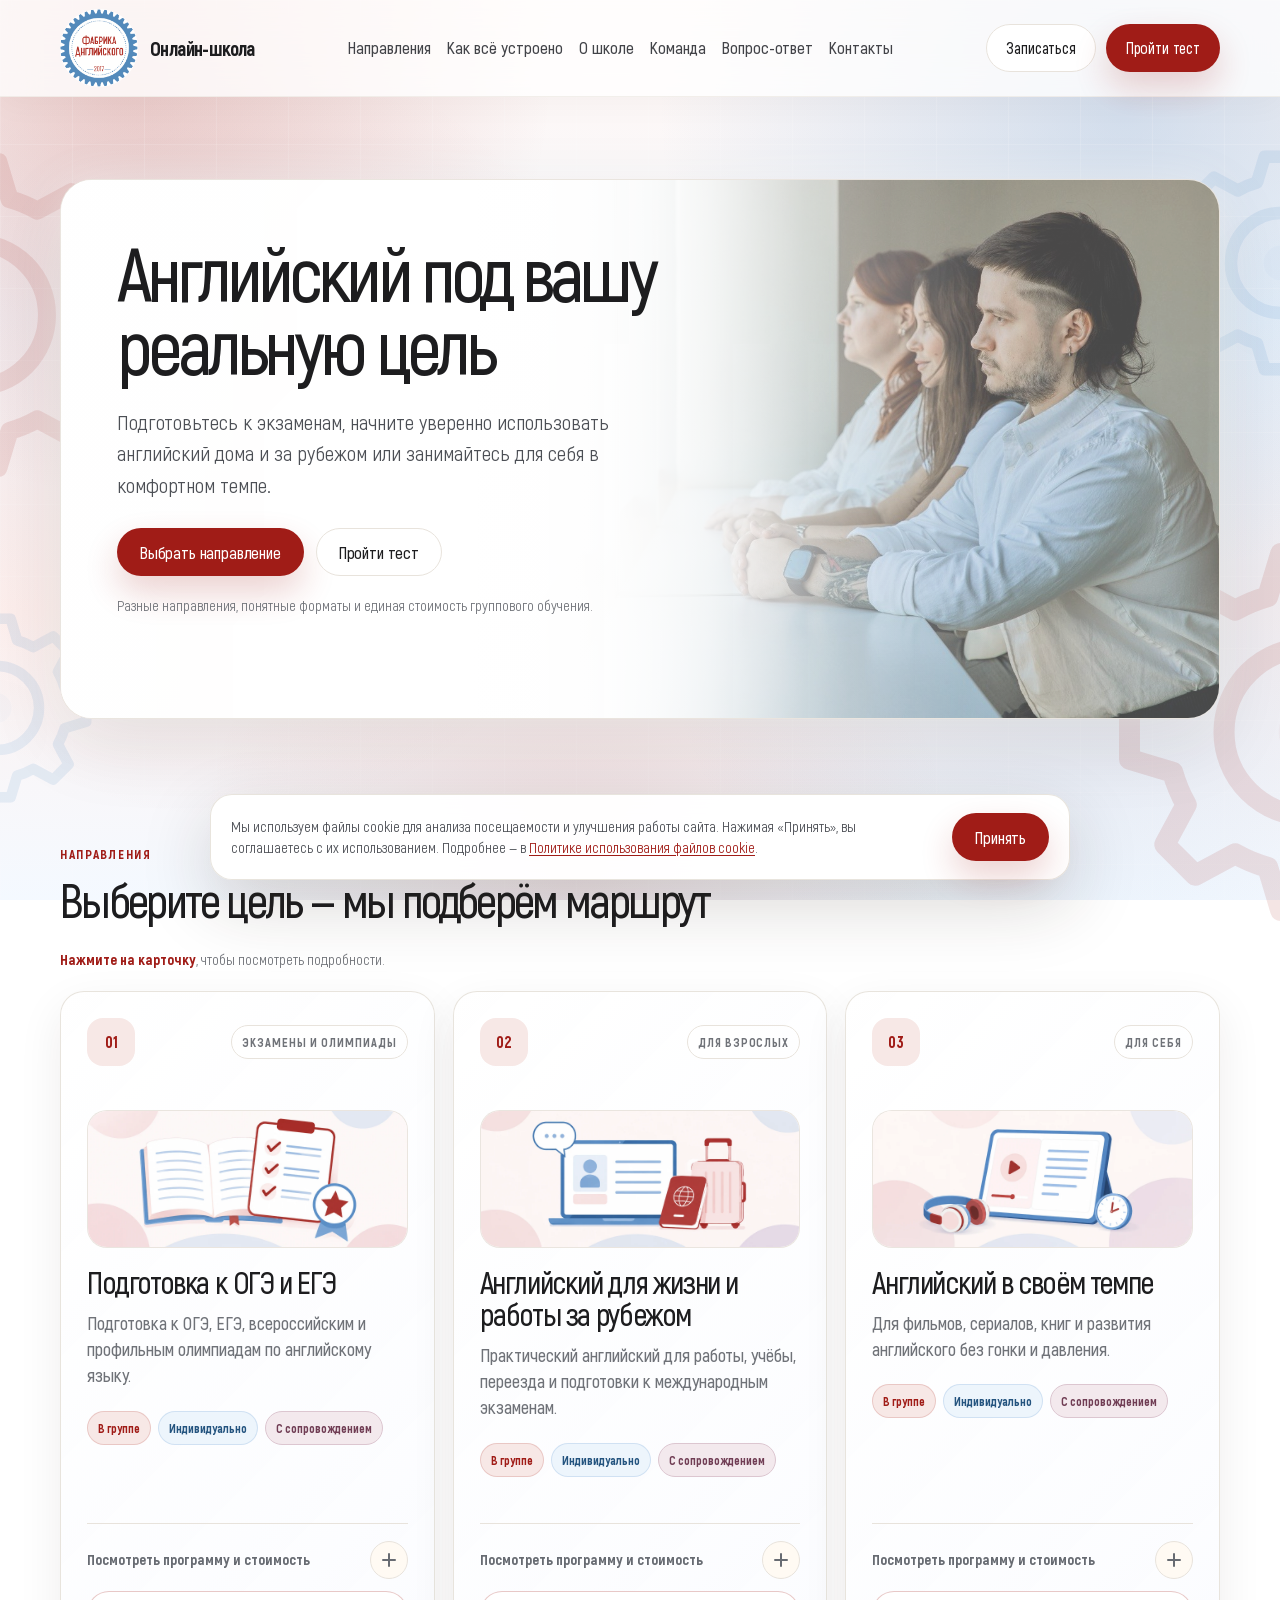
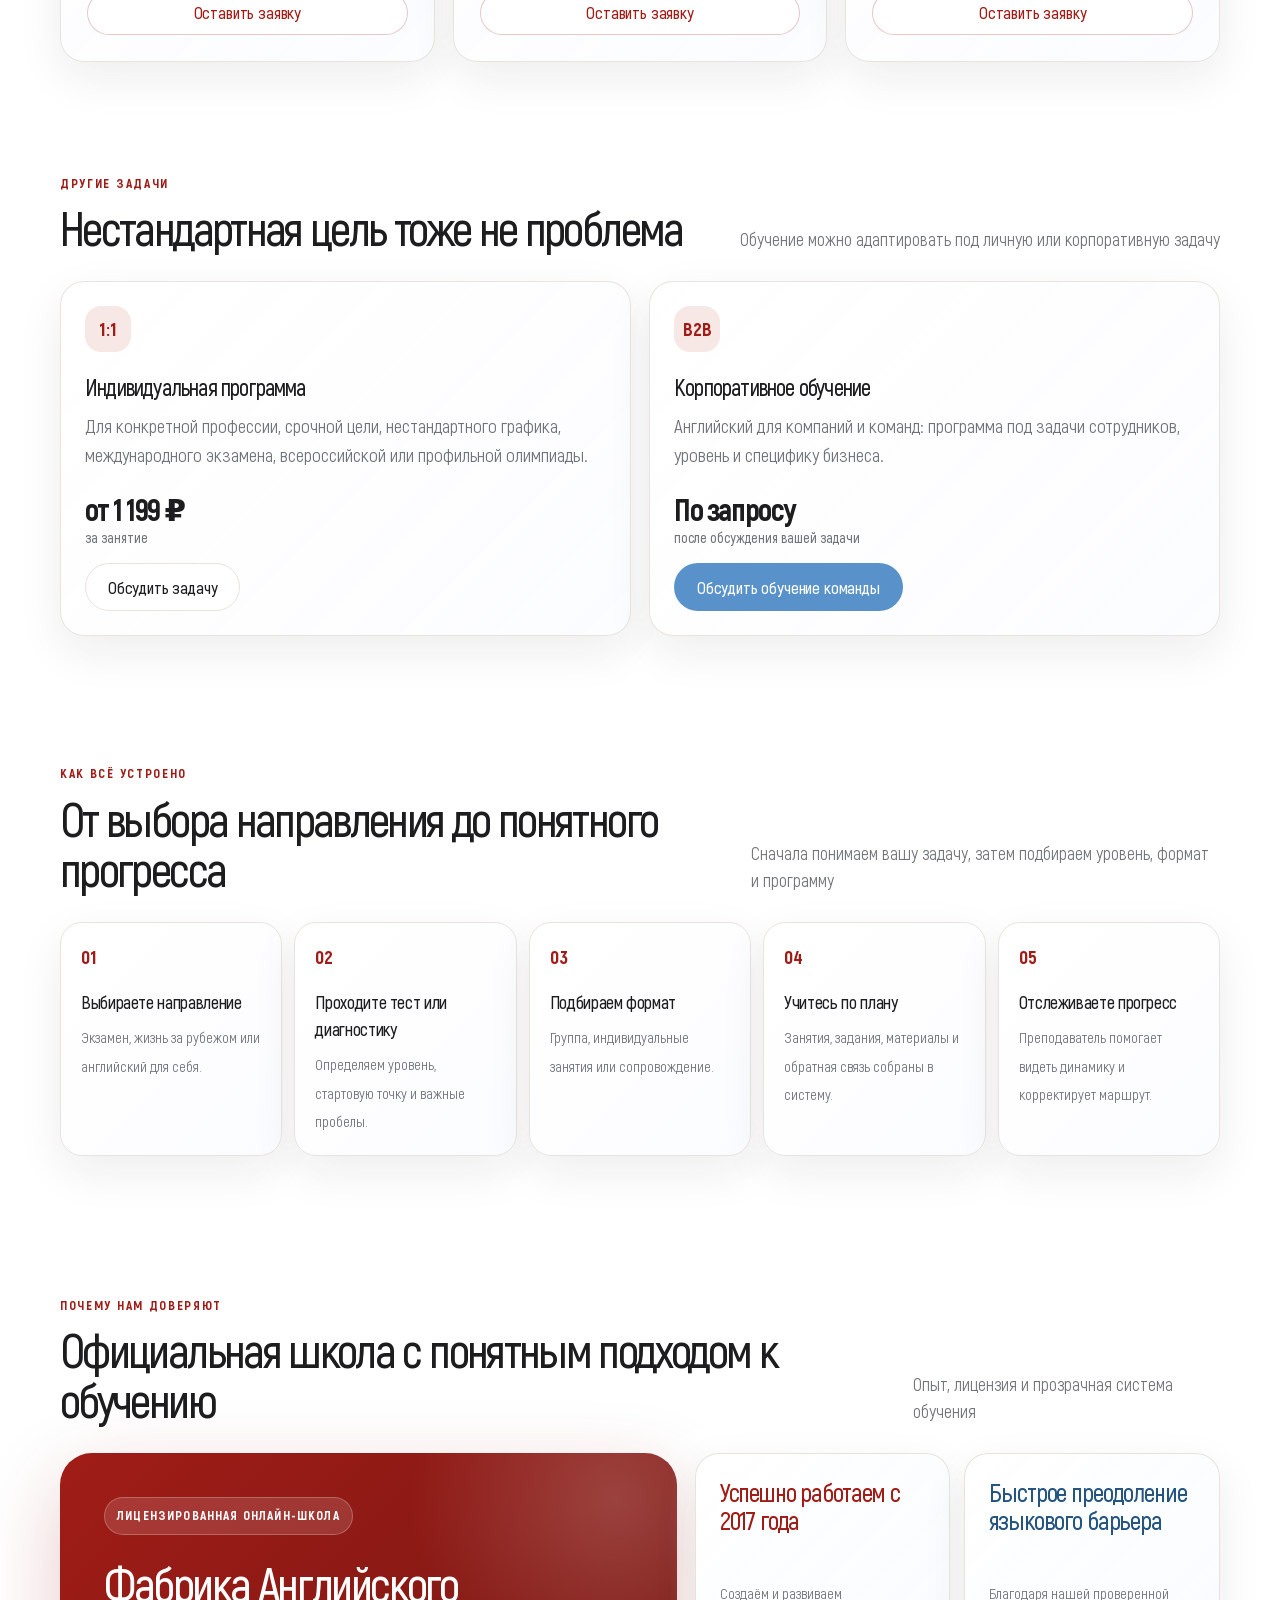
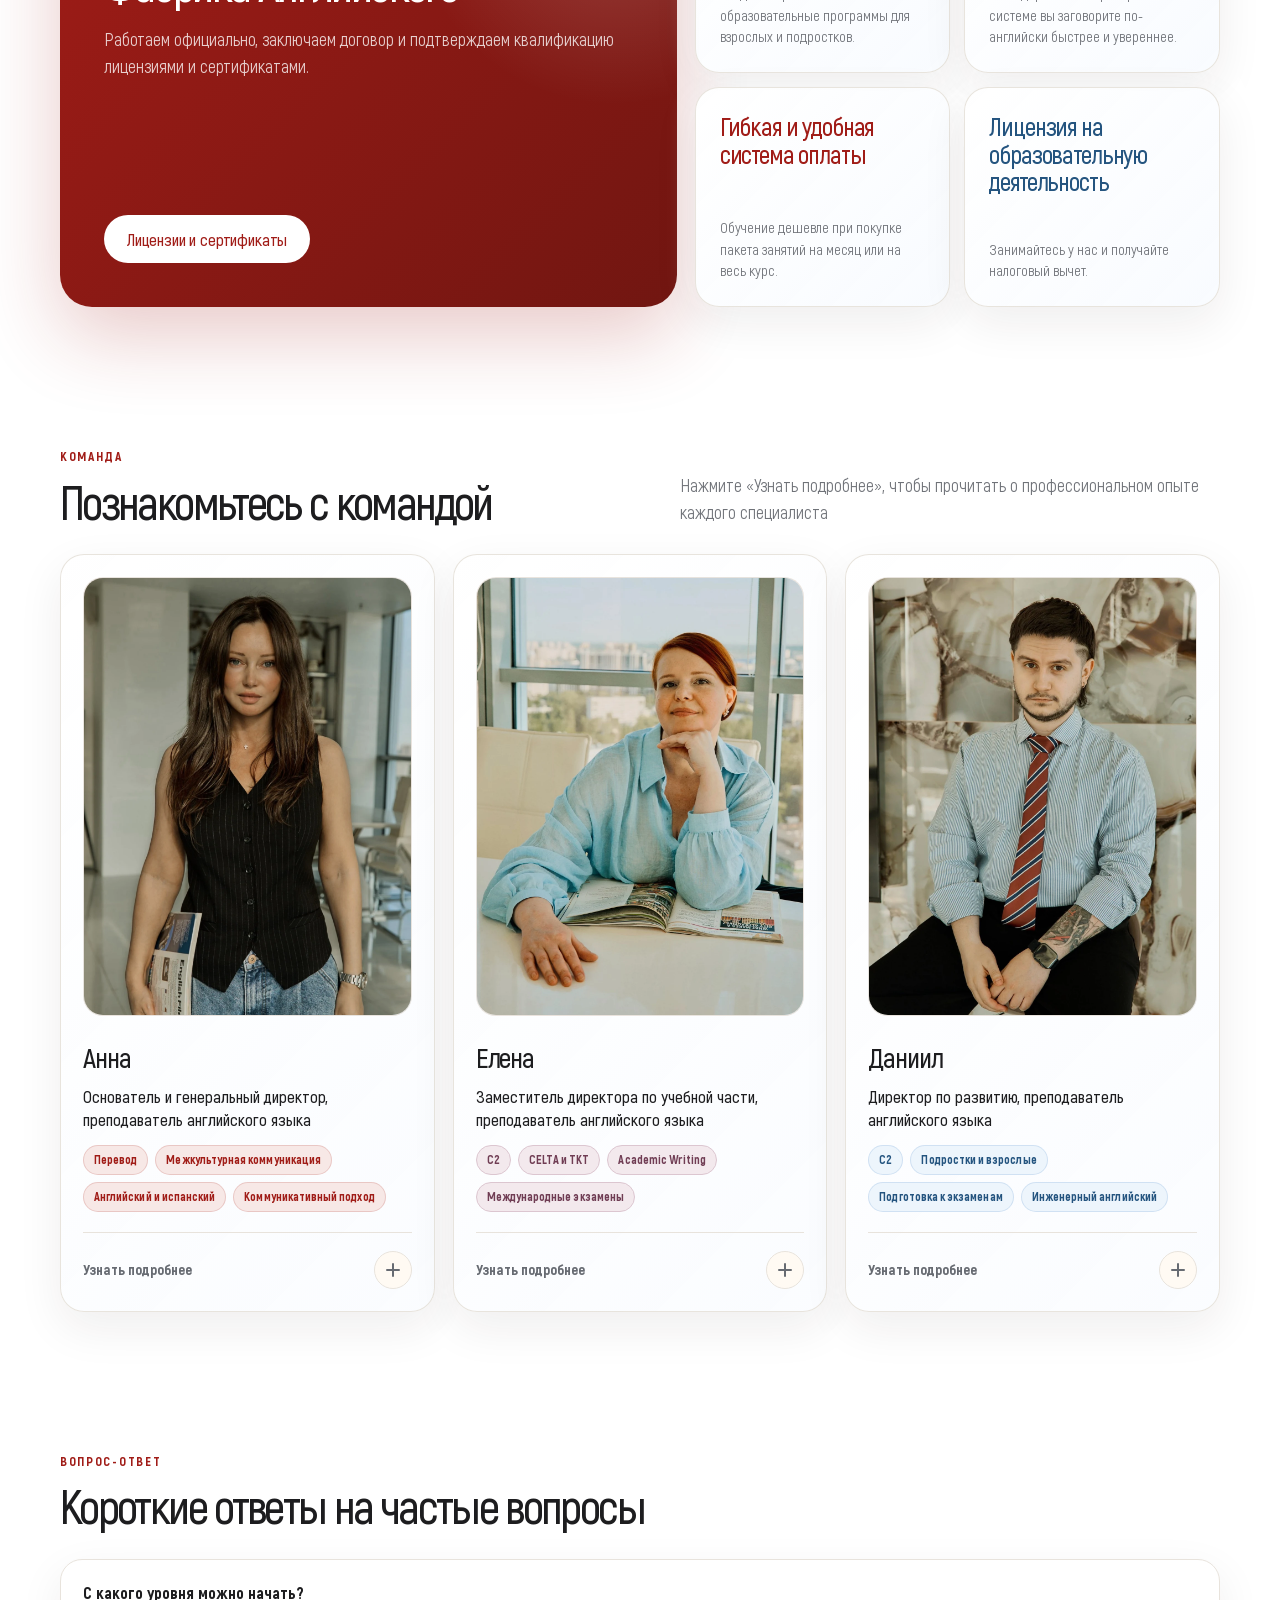
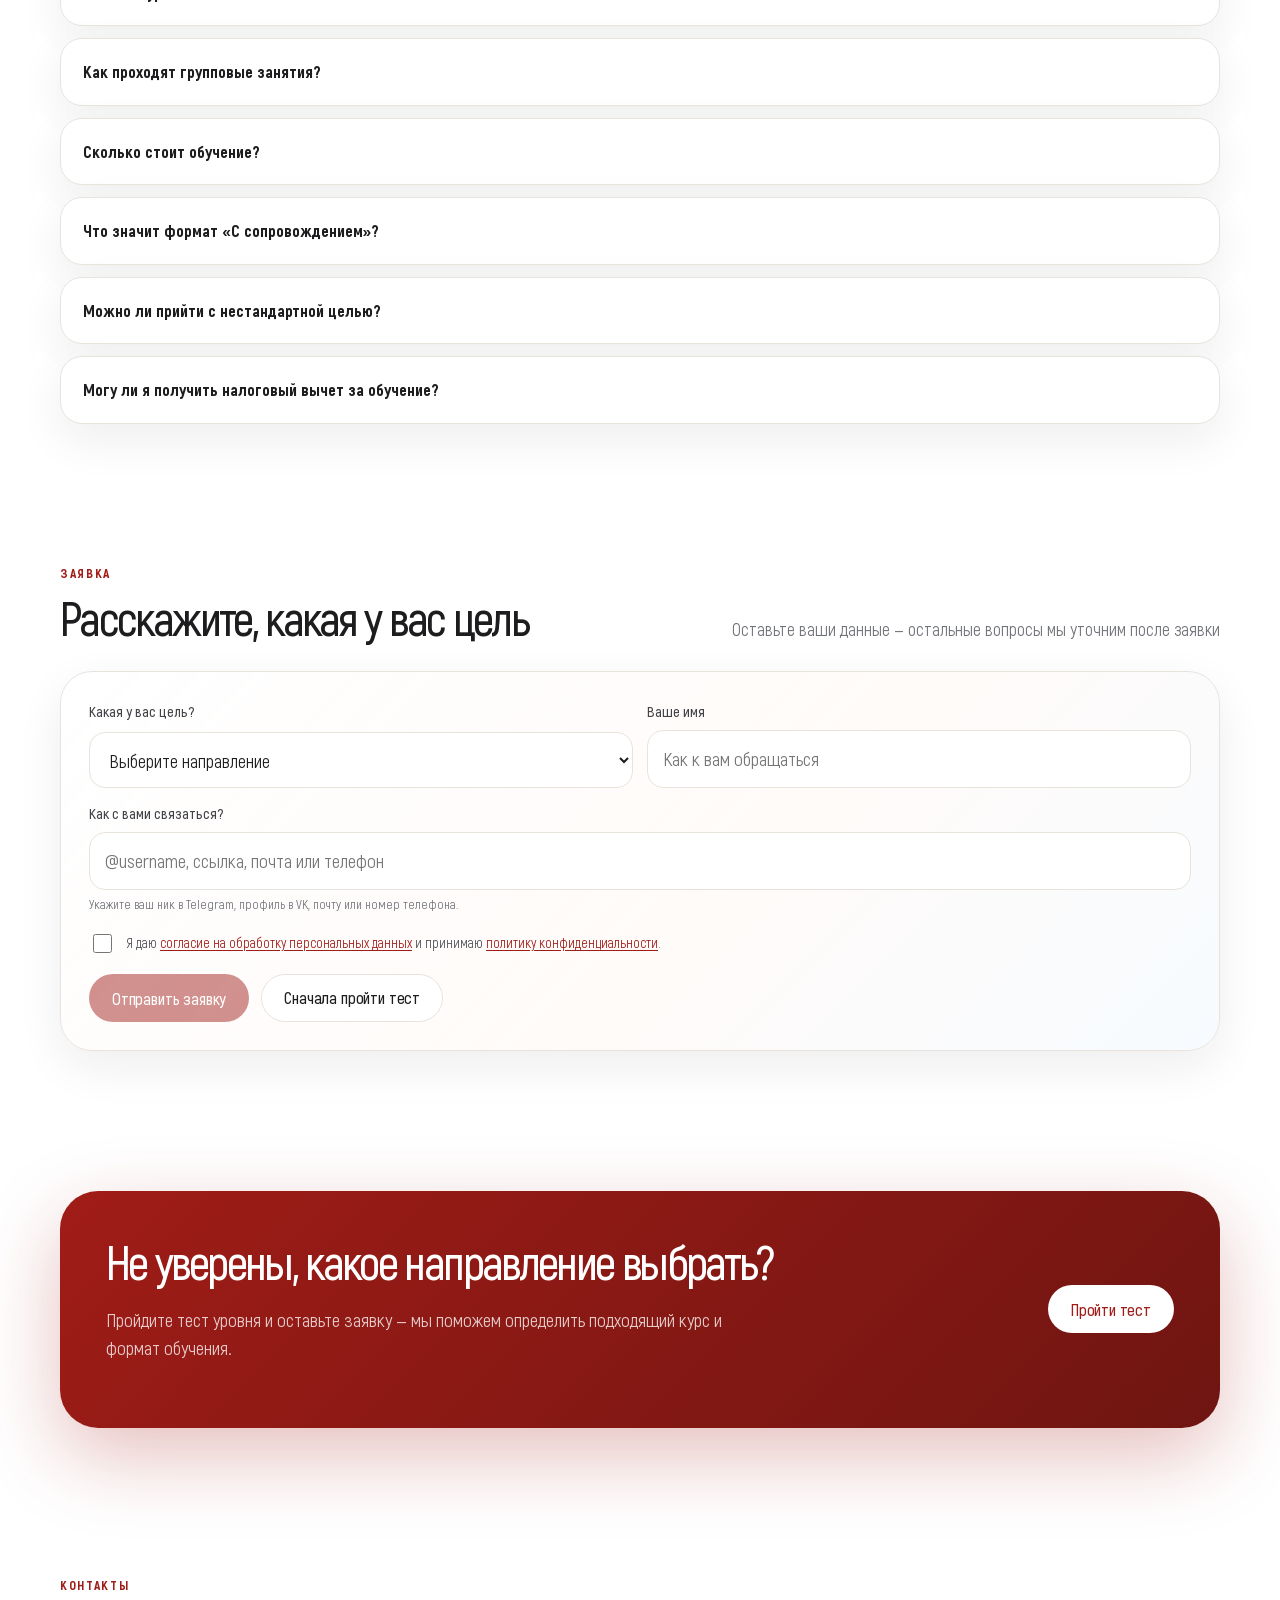
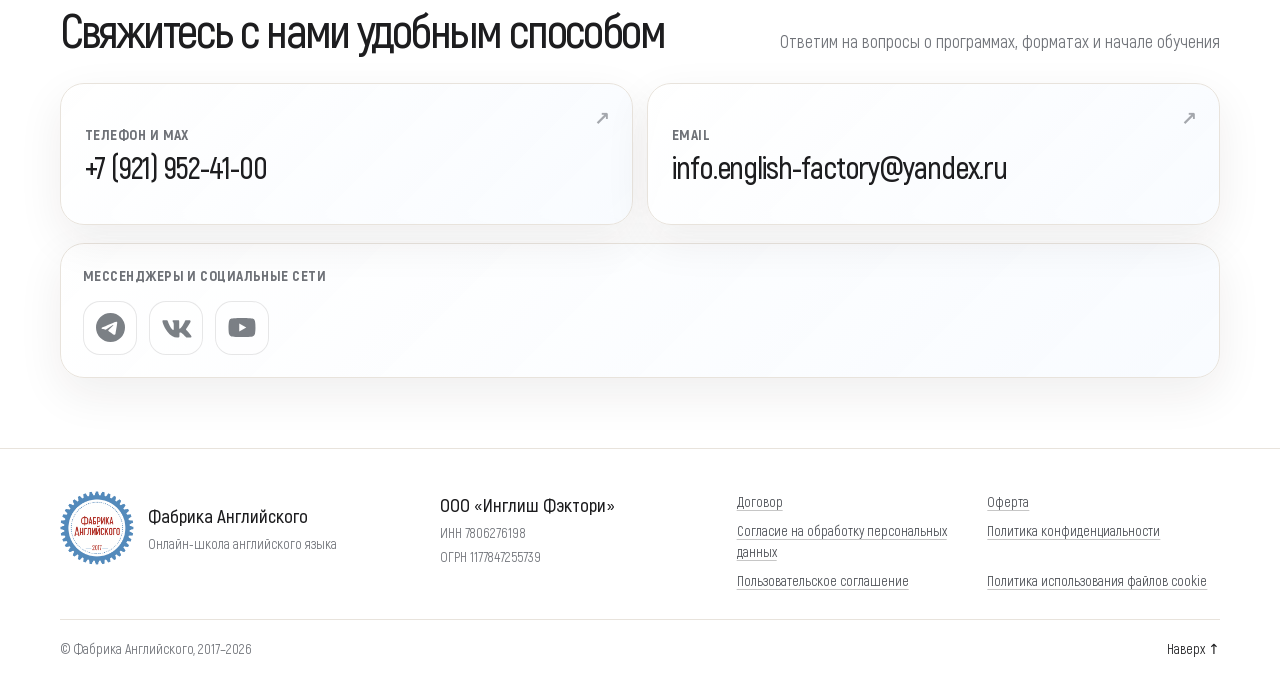
==== index.html @ 987e25b1 "Use CRM-first fallback for school lead form" ====
<!DOCTYPE html>

<html lang="ru">
<head>
<meta charset="utf-8"/>
<meta content="width=device-width, initial-scale=1" name="viewport"/>
<title>Фабрика Английского — онлайн-школа английского языка</title>
<meta content="Онлайн-школа английского языка: подготовка к ОГЭ, ЕГЭ и олимпиадам, английский для жизни и работы за рубежом, обучение в своём темпе." name="description"/>
<link href="assets/css/styles.css" rel="stylesheet"/><link href="assets/images/logo.png" rel="icon" type="image/png"/><meta content="assets/images/logo.png" property="og:image"/><meta content="Фабрика английского — английский под вашу реальную цель" property="og:title"/><meta content="Подготовка к экзаменам и олимпиадам, английский для жизни и работы за рубежом и обучение в комфортном темпе." property="og:description"/><meta content="website" property="og:type"/></head>
<body id="top">
<div aria-hidden="true" class="gear-layer">
<div class="side-gear gear-left-main" data-dir="1" data-speed="0.11"><svg aria-hidden="true" fill="none" viewbox="0 0 100 100" xmlns="http://www.w3.org/2000/svg">
<path d="M56.5 7.5l3.1 10.3a34.7 34.7 0 0 1 7.7 3.2l9.5-5.1 7.3 7.3-5.1 9.5a34.7 34.7 0 0 1 3.2 7.7l10.3 3.1v13l-10.3 3.1a34.7 34.7 0 0 1-3.2 7.7l5.1 9.5-7.3 7.3-9.5-5.1a34.7 34.7 0 0 1-7.7 3.2l-3.1 10.3h-13l-3.1-10.3a34.7 34.7 0 0 1-7.7-3.2l-9.5 5.1-7.3-7.3 5.1-9.5a34.7 34.7 0 0 1-3.2-7.7L7.5 56.5v-13l10.3-3.1a34.7 34.7 0 0 1 3.2-7.7l-5.1-9.5 7.3-7.3 9.5 5.1a34.7 34.7 0 0 1 7.7-3.2l3.1-10.3h13z" stroke="currentColor" stroke-linejoin="round" stroke-width="5"></path>
<circle cx="50" cy="50" r="20" stroke="currentColor" stroke-width="5"></circle>
<circle cx="50" cy="50" fill="currentColor" opacity=".22" r="7"></circle>
</svg></div>
<div class="side-gear gear-left-small is-blue" data-dir="-1" data-speed="0.17"><svg aria-hidden="true" fill="none" viewbox="0 0 100 100" xmlns="http://www.w3.org/2000/svg">
<path d="M56.5 7.5l3.1 10.3a34.7 34.7 0 0 1 7.7 3.2l9.5-5.1 7.3 7.3-5.1 9.5a34.7 34.7 0 0 1 3.2 7.7l10.3 3.1v13l-10.3 3.1a34.7 34.7 0 0 1-3.2 7.7l5.1 9.5-7.3 7.3-9.5-5.1a34.7 34.7 0 0 1-7.7 3.2l-3.1 10.3h-13l-3.1-10.3a34.7 34.7 0 0 1-7.7-3.2l-9.5 5.1-7.3-7.3 5.1-9.5a34.7 34.7 0 0 1-3.2-7.7L7.5 56.5v-13l10.3-3.1a34.7 34.7 0 0 1 3.2-7.7l-5.1-9.5 7.3-7.3 9.5 5.1a34.7 34.7 0 0 1 7.7-3.2l3.1-10.3h13z" stroke="currentColor" stroke-linejoin="round" stroke-width="5"></path>
<circle cx="50" cy="50" r="20" stroke="currentColor" stroke-width="5"></circle>
<circle cx="50" cy="50" fill="currentColor" opacity=".22" r="7"></circle>
</svg></div>
<div class="side-gear gear-right-main" data-dir="-1" data-speed="0.12"><svg aria-hidden="true" fill="none" viewbox="0 0 100 100" xmlns="http://www.w3.org/2000/svg">
<path d="M56.5 7.5l3.1 10.3a34.7 34.7 0 0 1 7.7 3.2l9.5-5.1 7.3 7.3-5.1 9.5a34.7 34.7 0 0 1 3.2 7.7l10.3 3.1v13l-10.3 3.1a34.7 34.7 0 0 1-3.2 7.7l5.1 9.5-7.3 7.3-9.5-5.1a34.7 34.7 0 0 1-7.7 3.2l-3.1 10.3h-13l-3.1-10.3a34.7 34.7 0 0 1-7.7-3.2l-9.5 5.1-7.3-7.3 5.1-9.5a34.7 34.7 0 0 1-3.2-7.7L7.5 56.5v-13l10.3-3.1a34.7 34.7 0 0 1 3.2-7.7l-5.1-9.5 7.3-7.3 9.5 5.1a34.7 34.7 0 0 1 7.7-3.2l3.1-10.3h13z" stroke="currentColor" stroke-linejoin="round" stroke-width="5"></path>
<circle cx="50" cy="50" r="20" stroke="currentColor" stroke-width="5"></circle>
<circle cx="50" cy="50" fill="currentColor" opacity=".22" r="7"></circle>
</svg></div>
<div class="side-gear gear-right-small is-blue" data-dir="1" data-speed="0.16"><svg aria-hidden="true" fill="none" viewbox="0 0 100 100" xmlns="http://www.w3.org/2000/svg">
<path d="M56.5 7.5l3.1 10.3a34.7 34.7 0 0 1 7.7 3.2l9.5-5.1 7.3 7.3-5.1 9.5a34.7 34.7 0 0 1 3.2 7.7l10.3 3.1v13l-10.3 3.1a34.7 34.7 0 0 1-3.2 7.7l5.1 9.5-7.3 7.3-9.5-5.1a34.7 34.7 0 0 1-7.7 3.2l-3.1 10.3h-13l-3.1-10.3a34.7 34.7 0 0 1-7.7-3.2l-9.5 5.1-7.3-7.3 5.1-9.5a34.7 34.7 0 0 1-3.2-7.7L7.5 56.5v-13l10.3-3.1a34.7 34.7 0 0 1 3.2-7.7l-5.1-9.5 7.3-7.3 9.5 5.1a34.7 34.7 0 0 1 7.7-3.2l3.1-10.3h13z" stroke="currentColor" stroke-linejoin="round" stroke-width="5"></path>
<circle cx="50" cy="50" r="20" stroke="currentColor" stroke-width="5"></circle>
<circle cx="50" cy="50" fill="currentColor" opacity=".22" r="7"></circle>
</svg></div>
</div>
<header class="topbar">
<div class="container nav">
<a aria-label="Фабрика Английского" class="brand" href="#top">
<img alt="Фабрика Английского" class="brand-logo" src="assets/images/logo.png"/>
<span>Онлайн-школа</span>
</a>
<nav aria-label="Главная навигация" class="nav-links"><a href="#directions">Направления</a><a href="#process">Как всё устроено</a><a href="#trust">О школе</a><a href="#team">Команда</a><a href="#faq">Вопрос-ответ</a><a href="#contacts">Контакты</a></nav>
<div class="actions">
<a class="btn btn-secondary" href="#contact">Записаться</a>
<a class="btn btn-primary" href="https://test.englishfactory.ru/" rel="noopener" target="_blank">Пройти тест</a>
</div>
<button aria-controls="mobileMenu" aria-expanded="false" aria-label="Открыть меню" class="mobile-menu-toggle" type="button">
<span aria-hidden="true" class="mobile-menu-icon"><span></span><span></span><span></span></span>
</button>
</div>
<div class="mobile-menu" hidden="" id="mobileMenu">
<div class="container mobile-menu-inner">
<nav aria-label="Мобильная навигация" class="mobile-nav-links"><a href="#directions">Направления</a><a href="#process">Как всё устроено</a><a href="#trust">О школе</a><a href="#team">Команда</a><a href="#faq">Вопрос-ответ</a><a href="#contacts">Контакты</a></nav>
<div class="mobile-menu-actions">
<a class="btn btn-secondary" href="#contact">Записаться</a>
<a class="btn btn-primary" href="https://test.englishfactory.ru/" rel="noopener" target="_blank">Пройти тест</a>
</div>
</div>
</div>
</header>
<main>
<section class="hero">
<div class="container hero-grid">
<div class="hero-panel hero-with-team-photo">
<img alt="" aria-hidden="true" class="hero-watermark" src="assets/images/logo.png"/>
<h1>Английский под вашу реальную цель</h1>
<p class="hero-lead">Подготовьтесь к экзаменам, начните уверенно использовать английский дома и за рубежом или занимайтесь для себя в комфортном темпе.</p>
<div class="hero-actions"><a class="btn btn-primary" href="#directions">Выбрать направление</a><a class="btn btn-secondary" href="https://test.englishfactory.ru/" rel="noopener" target="_blank">Пройти тест</a></div>
<div class="microcopy">Разные направления, понятные форматы и единая стоимость группового обучения.</div>
</div>
</div>
</section>
<section id="directions">
<div class="container">
<div class="section-head">
<div>
<div class="section-kicker">Направления</div>
<h2>Выберите цель — мы подберём маршрут</h2>
</div>
</div>
<div class="course-hint"><span>Нажмите на карточку</span>, чтобы посмотреть подробности.</div>
<div class="course-grid">
<details class="course-card course-exam">
<summary class="course-summary">
<div class="course-topline"><span class="course-number">01</span><span class="course-badge">Экзамены и олимпиады</span></div><div class="course-visual"><img alt="Минималистичная иллюстрация подготовки к экзаменам и олимпиадам" loading="lazy" src="assets/images/courses/course-exam.webp"/></div>
<h3>Подготовка к ОГЭ и ЕГЭ</h3>
<p>Подготовка к ОГЭ, ЕГЭ, всероссийским и профильным олимпиадам по английскому языку.</p>
<div class="course-format-chips"><span class="format-chip chip-group">В группе</span><span class="format-chip chip-individual">Индивидуально</span><span class="format-chip chip-support">С сопровождением</span></div>
<div class="course-summary-actions"><div class="course-summary-footer"><span class="course-toggle-label">Посмотреть программу и стоимость</span><span aria-hidden="true" class="course-toggle"></span></div><a class="btn compact-course-cta course-cta" data-direction="Подготовка к ОГЭ, ЕГЭ и олимпиадам" href="#contact">Оставить заявку</a></div>
</summary>
<div class="course-detail-body">
<div class="course-detail-main">
<div class="course-promise">
<span>Главный принцип</span>
<strong>Согласовываем цель подготовки и регулярно контролируем движение к ней.</strong>
</div>
<div class="course-detail-columns">
<div>
<h4>Кому подходит</h4>
<ul class="clean-list"><li>Ученикам, которые готовятся к ОГЭ или ЕГЭ по английскому</li><li>Тем, кто готовится к всероссийским и профильным олимпиадам</li><li>Родителям, которым важен прозрачный контроль подготовки</li><li>Тем, у кого высокая цель, пробелы или поздний старт</li></ul>
</div>
<div>
<h4>Что входит</h4>
<ul class="clean-list"><li>Входная работа в формате экзамена или олимпиады</li><li>План подготовки под стартовый уровень и цель</li><li>Письменные и устные задания, регулярные пробники</li><li>Обратная связь ученику и родителю</li></ul>
</div>
</div>
</div>
<aside class="course-offer">
<div class="offer-title">Форматы и стоимость</div>
<div class="offer-option offer-featured offer-group">
<span class="offer-label">В группе</span>
<div class="offer-old-price">8 990 ₽</div>
<strong>7 990 ₽</strong>
<small>за 4 недели · 999 ₽ за занятие</small>
<p>8 занятий по 75 минут, 2 раза в неделю, группа до 8 человек.</p>
</div>
<div class="offer-option offer-individual">
<span class="offer-label">Индивидуально</span>
<strong>от 1 199 ₽</strong>
<small>за занятие</small>
</div>
<div class="offer-option offer-support">
<span class="offer-label">С сопровождением</span>
<strong class="offer-text-price">Стоимость уточняется</strong>
<small>после подбора программы</small>
</div><a class="btn btn-primary course-cta" data-direction="Подготовка к ОГЭ, ЕГЭ и олимпиадам" href="#contact">Пройти диагностику</a>
</aside>
</div>
</details>
<details class="course-card course-abroad">
<summary class="course-summary">
<div class="course-topline"><span class="course-number">02</span><span class="course-badge">Для взрослых</span></div><div class="course-visual"><img alt="Минималистичная иллюстрация английского для жизни, работы и учёбы за рубежом" loading="lazy" src="assets/images/courses/course-abroad.webp"/></div>
<h3>Английский для жизни и работы за рубежом</h3>
<p>Практический английский для работы, учёбы, переезда и подготовки к международным экзаменам.</p>
<div class="course-format-chips"><span class="format-chip chip-group">В группе</span><span class="format-chip chip-individual">Индивидуально</span><span class="format-chip chip-support">С сопровождением</span></div>
<div class="course-summary-actions"><div class="course-summary-footer"><span class="course-toggle-label">Посмотреть программу и стоимость</span><span aria-hidden="true" class="course-toggle"></span></div><a class="btn compact-course-cta course-cta" data-direction="Английский для жизни и работы за рубежом" href="#contact">Оставить заявку</a></div>
</summary>
<div class="course-detail-body">
<div class="course-detail-main">
<div class="course-promise">
<span>Главный принцип</span>
<strong>Повышаем уровень — готовим использовать язык в ситуациях, с которыми вы столкнётесь в новой стране.</strong>
</div>
<div class="course-detail-columns">
<div>
<h4>Кому подходит</h4>
<ul class="clean-list"><li>Тем, кто планирует переезд или релокацию</li><li>Специалистам, которые ищут работу за рубежом</li><li>Тем, кто планирует учёбу в другой стране</li><li>Тем, кому нужна подготовка к международному экзамену</li></ul>
</div>
<div>
<h4>Что входит</h4>
<ul class="clean-list"><li>Собеседования, резюме и рабочая коммуникация</li><li>Учёба, академическое общение и международные экзамены</li><li>Жильё, покупки, транспорт, медицина и сервисы</li><li>Лексика для релокации и адаптации</li></ul>
</div>
</div>
</div>
<aside class="course-offer">
<div class="offer-title">Форматы и стоимость</div>
<div class="offer-option offer-featured offer-group">
<span class="offer-label">В группе</span>
<div class="offer-old-price">8 990 ₽</div>
<strong>7 990 ₽</strong>
<small>за 4 недели · 999 ₽ за занятие</small>
<p>8 занятий по 75 минут, 2 раза в неделю, группа до 8 человек. Группы формируются по уровню.</p>
</div>
<div class="offer-option offer-individual">
<span class="offer-label">Индивидуально</span>
<strong>от 1 199 ₽</strong>
<small>за занятие</small>
</div>
<div class="offer-option offer-support">
<span class="offer-label">С сопровождением</span>
<strong class="offer-text-price">Стоимость уточняется</strong>
<small>после подбора программы</small>
</div><a class="btn course-cta btn-primary" data-direction="Английский для жизни и работы за рубежом" href="#contact">Подобрать курс</a>
</aside>
</div>
</details>
<details class="course-card course-pace">
<summary class="course-summary">
<div class="course-topline"><span class="course-number">03</span><span class="course-badge">Для себя</span></div><div class="course-visual"><img alt="Минималистичная иллюстрация спокойного изучения английского" loading="lazy" src="assets/images/courses/course-pace.webp"/></div>
<h3>Английский в своём темпе</h3>
<p>Для фильмов, сериалов, книг и развития английского без гонки и давления.</p>
<div class="course-format-chips"><span class="format-chip chip-group">В группе</span><span class="format-chip chip-individual">Индивидуально</span><span class="format-chip chip-support">С сопровождением</span></div>
<div class="course-summary-actions"><div class="course-summary-footer"><span class="course-toggle-label">Посмотреть программу и стоимость</span><span aria-hidden="true" class="course-toggle"></span></div><a class="btn compact-course-cta course-cta" data-direction="Английский в своём темпе" href="#contact">Оставить заявку</a></div>
</summary>
<div class="course-detail-body">
<div class="course-detail-main">
<div class="course-promise">
<span>Главный принцип</span>
<strong>Вы изучаете английский в удобном темпе и выбираете формат, в котором вам комфортно.</strong>
</div>
<div class="course-detail-columns">
<div>
<h4>Кому подходит</h4>
<ul class="clean-list">
<li>Тем, кто изучает язык для себя или как хобби</li>
<li>Людям с языковым барьером и страхом говорить</li>
<li>Тем, кому важны фильмы, чтение, письмо и контент на английском языке</li>
<li>Тем, кто хочет поддерживать уровень без интенсивной нагрузки</li>
</ul>
</div>
<div>
<h4>Как проходит</h4>
<ul class="clean-list">
<li>Задания, связанные с вашими интересами</li>
<li>Постепенное подключение разговорной практики</li>
<li>Понятная структура без гонки и давления</li>
<li>Возможность заниматься с обратной связью в переписке</li>
</ul>
</div>
</div>
</div>
<aside class="course-offer">
<div class="offer-title">Форматы и стоимость</div>
<div class="offer-option offer-featured offer-group">
<span class="offer-label">В группе</span>
<div class="offer-old-price">8 990 ₽</div>
<strong>7 990 ₽</strong>
<small>за 4 недели · 999 ₽ за занятие</small>
<p>8 занятий по 75 минут, 2 раза в неделю, группа до 8 человек.</p>
</div>
<div class="offer-option offer-individual">
<span class="offer-label">Индивидуально</span>
<strong>от 1 199 ₽</strong>
<small>за занятие</small>
</div>
<div class="offer-option offer-support">
<span class="offer-label">С сопровождением</span>
<strong class="offer-text-price">Стоимость уточняется</strong>
<small>после подбора программы</small>
</div>
<a class="btn btn-primary course-cta" data-direction="Английский в своём темпе" href="#contact">Подобрать формат</a>
</aside>
</div>
</details>
</div>
</div>
</section><section id="other">
<div class="container">
<div class="section-head">
<div>
<div class="section-kicker">Другие задачи</div>
<h2>Нестандартная цель тоже не проблема</h2>
</div>
<p class="section-text">Обучение можно адаптировать под личную или корпоративную задачу</p>
</div>
<div class="service-grid">
<article class="card service-card">
<div class="card-icon">1:1</div>
<h3>Индивидуальная программа</h3>
<p>Для конкретной профессии, срочной цели, нестандартного графика, международного экзамена, всероссийской или профильной олимпиады.</p>
<div class="service-price">от 1 199 ₽ <span>за занятие</span></div>
<a class="btn btn-secondary course-cta" data-direction="Индивидуальная программа" href="#contact">Обсудить задачу</a>
</article>
<article class="card service-card">
<div class="card-icon">B2B</div>
<h3>Корпоративное обучение</h3>
<p>Английский для компаний и команд: программа под задачи сотрудников, уровень и специфику бизнеса.</p>
<div class="service-price">По запросу <span>после обсуждения вашей задачи</span></div>
<a class="btn btn-blue course-cta" data-direction="Корпоративное обучение" href="#contact">Обсудить обучение команды</a>
</article>
</div>
</div>
</section><section id="process">
<div class="container">
<div class="section-head">
<div>
<div class="section-kicker">Как всё устроено</div>
<h2>От выбора направления до понятного прогресса</h2>
</div>
<p class="section-text">Сначала понимаем вашу задачу, затем подбираем уровень, формат и программу</p>
</div>
<div class="steps"><div class="step"><strong>Выбираете направление</strong><span>Экзамен, жизнь за рубежом или английский для себя.</span></div><div class="step"><strong>Проходите тест или диагностику</strong><span>Определяем уровень, стартовую точку и важные пробелы.</span></div><div class="step"><strong>Подбираем формат</strong><span>Группа, индивидуальные занятия или сопровождение.</span></div><div class="step"><strong>Учитесь по плану</strong><span>Занятия, задания, материалы и обратная связь собраны в систему.</span></div><div class="step"><strong>Отслеживаете прогресс</strong><span>Преподаватель помогает видеть динамику и корректирует маршрут.</span></div></div>
</div>
</section>
<section id="trust">
<div class="container">
<div class="section-head">
<div>
<div class="section-kicker">Почему нам доверяют</div>
<h2>Официальная школа с понятным подходом к обучению</h2>
</div>
<p class="section-text">Опыт, лицензия и прозрачная система обучения</p>
</div>
<div class="trust-layout">
<article class="trust-main-card">
<span class="trust-card-eyebrow">Лицензированная онлайн-школа</span>
<h3>Фабрика Английского</h3>
<p>Работаем официально, заключаем договор и подтверждаем квалификацию лицензиями и сертификатами.</p>
<button aria-controls="trustDocsPanel" aria-expanded="false" class="btn trust-docs-toggle" id="trustDocsToggle" type="button">Лицензии и сертификаты</button>
<div class="trust-docs-panel" hidden="" id="trustDocsPanel">
<div class="trust-docs-head">
<div><h3>Лицензии и сертификаты</h3><p>Нажмите на документ, чтобы открыть его в полном размере.</p></div>
<button aria-label="Скрыть лицензии и сертификаты" class="trust-docs-close" type="button">×</button>
</div>
<div class="doc-grid">
<a aria-label="Документ 1" class="doc" href="assets/images/licenses/full/license-01.webp"><div class="doc-preview"><img alt="Лицензия или сертификат 1" decoding="async" height="594" loading="lazy" src="assets/images/licenses/thumbs/license-01.webp" width="420"/></div></a>
<a aria-label="Документ 2" class="doc" href="assets/images/licenses/full/license-02.webp"><div class="doc-preview"><img alt="Лицензия или сертификат 2" decoding="async" height="594" loading="lazy" src="assets/images/licenses/thumbs/license-02.webp" width="420"/></div></a>
<a aria-label="Документ 3" class="doc" href="assets/images/licenses/full/license-03.webp"><div class="doc-preview"><img alt="Лицензия или сертификат 3" decoding="async" height="594" loading="lazy" src="assets/images/licenses/thumbs/license-03.webp" width="420"/></div></a>
<a aria-label="Документ 4" class="doc" href="assets/images/licenses/full/license-04.webp"><div class="doc-preview"><img alt="Лицензия или сертификат 4" decoding="async" height="594" loading="lazy" src="assets/images/licenses/thumbs/license-04.webp" width="420"/></div></a>
<a aria-label="Документ 5" class="doc" href="assets/images/licenses/full/license-05.webp"><div class="doc-preview"><img alt="Лицензия или сертификат 5" decoding="async" height="594" loading="lazy" src="assets/images/licenses/thumbs/license-05.webp" width="420"/></div></a>
<a aria-label="Документ 6" class="doc" href="assets/images/licenses/full/license-06.webp"><div class="doc-preview"><img alt="Лицензия или сертификат 6" decoding="async" height="594" loading="lazy" src="assets/images/licenses/thumbs/license-06.webp" width="420"/></div></a>
<a aria-label="Документ 7" class="doc" href="assets/images/licenses/full/license-07.webp"><div class="doc-preview"><img alt="Лицензия или сертификат 7" decoding="async" height="594" loading="lazy" src="assets/images/licenses/thumbs/license-07.webp" width="420"/></div></a>
<a aria-label="Документ 8" class="doc" href="assets/images/licenses/full/license-08.webp"><div class="doc-preview"><img alt="Лицензия или сертификат 8" decoding="async" height="594" loading="lazy" src="assets/images/licenses/thumbs/license-08.webp" width="420"/></div></a>
</div>
</div></article>
<div class="trust-benefit-grid">
<article class="trust-benefit"><strong>Успешно работаем с 2017 года</strong><span>Создаём и развиваем образовательные программы для взрослых и подростков.</span></article>
<article class="trust-benefit"><strong>Быстрое преодоление языкового барьера</strong><span>Благодаря нашей проверенной системе вы заговорите по-английски быстрее и увереннее.</span></article>
<article class="trust-benefit"><strong>Гибкая и удобная система оплаты</strong><span>Обучение дешевле при покупке пакета занятий на месяц или на весь курс.</span></article>
<article class="trust-benefit"><strong>Лицензия на образовательную деятельность</strong><span>Занимайтесь у нас и получайте налоговый вычет.</span></article>
</div>
</div>
</div>
</section>
<section id="team">
<div class="container">
<div class="section-head">
<div>
<div class="section-kicker">Команда</div>
<h2>Познакомьтесь с командой</h2>
</div>
<p class="section-text">Нажмите «Узнать подробнее», чтобы прочитать о профессиональном опыте каждого специалиста</p>
</div>
<div class="team"><details class="team-card"><summary class="team-summary"><div class="team-photo-placeholder"><img alt="Анна — фотография" class="team-photo" loading="lazy" src="assets/images/team/team-01.webp"/></div><div class="team-meta"><h3>Анна</h3><p class="team-role">Основатель и генеральный директор, преподаватель английского языка</p><div aria-label="Ключевые компетенции: Анна" class="team-tags team-tags--fixed"><div class="team-tags-row"><span class="team-tag">Перевод</span><span class="team-tag">Межкультурная коммуникация</span></div><div class="team-tags-row"><span class="team-tag">Английский и испанский</span><span class="team-tag">Коммуникативный подход</span></div></div></div><div class="team-summary-footer"><span class="team-toggle-label">Узнать подробнее</span><span aria-hidden="true" class="team-toggle"></span></div></summary><div class="team-detail"><div><h4>О специалисте</h4><p>Привет! Я — основатель и директор школы Фабрика Английского.</p><p>Закончила магистратуру кафедры лингвистики СПбГУП по направлению «перевод и межкультурная коммуникация» (английский и испанский языки), являюсь постоянным членом приемной комиссии СПбГУП.</p><p>Фабрика Английского появилась в 2017 году как проект, в котором мы собрали преподавателей - огромных энтузиастов и профессионалов своего дела, которые заряжают своей любовью и любопытством к английскому языку, и объединили общую философию — обучение языку как средству реального общения, а не просто набору правил и тестов. Для меня особенно важно, чтобы у каждого ученика была возможность научиться мыслить на иностранном языке и чувствовать себя уверенно в любой ситуации.</p><p>Моя цель — создать пространство, где знания превращаются в уверенность, а владение языком становится дверью к новым возможностям.</p></div></div></details><details class="team-card"><summary class="team-summary"><div class="team-photo-placeholder"><img alt="Елена — фотография" class="team-photo" loading="lazy" src="assets/images/team/team-02.webp"/></div><div class="team-meta"><h3>Елена</h3><p class="team-role">Заместитель директора по учебной части, преподаватель английского языка</p><div aria-label="Ключевые компетенции: Елена" class="team-tags"><span class="team-tag">C2</span><span class="team-tag">CELTA и TKT</span><span class="team-tag">Academic Writing</span><span class="team-tag">Международные экзамены</span></div></div><div class="team-summary-footer"><span class="team-toggle-label">Узнать подробнее</span><span aria-hidden="true" class="team-toggle"></span></div></summary><div class="team-detail"><div><h4>О специалисте</h4><p>Всем привет! Я преподаю английский с 2009 года, специализируюсь на работе с подростками и взрослыми, академическом письме (Academic Writing) и подготовке к международным экзаменам. Мой уровень владения языком — C2 (подтверждён сертификатом CPE Grade A), а педагогические навыки подкреплены сертификатами TKT и CELTA (2015). Окончила РГПУ им. Герцена в 2007 году, а с 2018 года являюсь одним из основателей Фабрики Английского.</p><p>Моя ключевая особенность — сочетание академического подхода с глубоким знанием истории и культуры англоязычных стран, что позволяет делать занятия не только полезными, но и увлекательными. Учу не просто языку, а критическому мышлению и эффективной коммуникации, помогая ученикам раскрыть их потенциал.</p></div></div></details><details class="team-card"><summary class="team-summary"><div class="team-photo-placeholder"><img alt="Даниил — фотография" class="team-photo" loading="lazy" src="assets/images/team/team-03.webp"/></div><div class="team-meta"><h3>Даниил</h3><p class="team-role">Директор по развитию, преподаватель английского языка</p><div aria-label="Ключевые компетенции: Даниил" class="team-tags"><span class="team-tag">C2</span><span class="team-tag">Подростки и взрослые</span><span class="team-tag">Подготовка к экзаменам</span><span class="team-tag">Инженерный английский</span></div></div><div class="team-summary-footer"><span class="team-toggle-label">Узнать подробнее</span><span aria-hidden="true" class="team-toggle"></span></div></summary><div class="team-detail"><div><h4>О специалисте</h4><p>Хай! Я - опытный преподаватель с 8-летним стажем, специализируюсь на работе с подростками и взрослыми. Имею уровень владения языком C2, подтверждённый международными сертификатами, и высшее образование в области прикладной лингвистики (СПбПУ им. Петра Великого). Начинал карьеру как переводчик, а также долгое время работал в одной из ведущих частных школ Санкт-Петербурга. С 2018 года вхожу в команду Фабрики Английского.</p><p>Моя сильная сторона — умение находить подход к ученикам любого возраста, создавая комфортную и продуктивную атмосферу на занятиях. Готовлю к экзаменам системно, минимизируя стресс и делая упор на понимание языка, а не на механическое заучивание. Уверен, что английский — это не просто предмет, а инструмент для новых возможностей, и помогаю ученикам в этом убедиться.</p></div></div></details></div>
</div>
</section>
<section id="faq">
<div class="container">
<div class="section-head">
<div>
<div class="section-kicker">Вопрос-Ответ</div>
<h2>Короткие ответы на частые вопросы</h2>
</div>
</div>
<div class="faq"><details><summary>С какого уровня можно начать?</summary><p>С любого. Для взрослых направлений можно пройти тест уровня, а перед подготовкой к экзаменам и олимпиадам — отдельную входную диагностику.</p></details><details><summary>Как проходят групповые занятия?</summary><p>Занятия проходят онлайн в небольших группах. Материалы и домашние задания размещаются на учебной платформе: там можно выполнять задания, отслеживать свой прогресс, получать обратную связь и общаться с преподавателем.</p></details><details><summary>Сколько стоит обучение?</summary><p>Групповое обучение стоит от 999 ₽ за занятие, индивидуальное — от 1 199 ₽ за урок.</p></details><details><summary>Что значит формат «С сопровождением»?</summary><p>В формате с сопровождением регулярные онлайн-занятия не обязательны. Преподаватель составляет план обучения, выдаёт материалы и задания, проверяет письменные ответы и аудиосообщения, комментирует ошибки и отвечает на вопросы в переписке. Объём заданий, частота проверки и скорость обратной связи согласовываются при подборе программы.</p></details><details><summary>Можно ли прийти с нестандартной целью?</summary><p>Да. Можно собрать индивидуальную программу под профессию, конкретную страну, собеседование, срочную подготовку или другой запрос.</p></details><details><summary>Могу ли я получить налоговый вычет за обучение?</summary><p>Да, наша школа обладает лицензией на образовательную деятельность, поэтому вы можете оформить налоговый вычет.</p></details></div>
</div>
</section>
<section id="contact">
<div class="container">
<div class="section-head">
<div>
<div class="section-kicker">Заявка</div>
<h2>Расскажите, какая у вас цель</h2>
</div>
<p class="section-text">Оставьте ваши данные — остальные вопросы мы уточним после заявки</p>
</div>
<form action="https://englishfactory.ru/lead-form.php" class="contact-box" id="applicationForm" method="post" novalidate="">
<input name="source" type="hidden" value="school.englishfactory.ru"/>
<input id="legacyPhone" name="phone" type="hidden" value=""/>
<input id="legacyEmail" name="email" type="hidden" value=""/>
<input id="legacyContactMethod" name="contact_method" type="hidden" value=""/>
<input name="format" type="hidden" value="Пока не знаю"/>
<input name="level" type="hidden" value="Пока не знаю"/>
<input id="legacyComment" name="comment" type="hidden" value=""/>
<div aria-hidden="true" class="form-honeypot"><label for="website">Не заполняйте это поле</label><input autocomplete="off" id="website" name="website" tabindex="-1" type="text"/></div>
<div class="contact-grid">
<div class="field"><label for="direction">Какая у вас цель?</label><select id="direction" name="direction" required=""><option value="">Выберите направление</option><option>Подготовка к ОГЭ, ЕГЭ и олимпиадам</option><option>Английский для жизни и работы за рубежом</option><option>Английский в своём темпе</option><option>Пока не знаю / другая цель</option></select></div>
<div class="field"><label for="name">Ваше имя</label><input autocomplete="name" id="name" name="name" placeholder="Как к вам обращаться" required="" type="text"/></div>
<div class="field full"><label for="contact-field">Как с вами связаться?</label><input id="contact-field" name="contact" placeholder="@username, ссылка, почта или телефон" required="" type="text"/><small class="field-hint">Укажите ваш ник в Telegram, профиль в VK, почту или номер телефона.</small></div>
</div>
<label class="consent-row"><input id="privacyConsent" name="privacy_consent" required="" type="checkbox"/><span>Я даю <a href="https://school.englishfactory.ru/consent/" rel="noopener" target="_blank">согласие на обработку персональных данных</a> и принимаю <a href="https://school.englishfactory.ru/policy/" rel="noopener" target="_blank">политику конфиденциальности</a>.</span></label>
<div class="form-actions"><button class="btn btn-primary" disabled="" id="submitApplication" type="submit">Отправить заявку</button><a class="btn btn-secondary" href="https://test.englishfactory.ru/" rel="noopener" target="_blank">Сначала пройти тест</a></div>
<div aria-live="polite" class="demo-form-status" id="formStatus" role="status"></div>
</form>
</div>
</section>
<section class="cta">
<div class="container">
<div class="cta-box">
<div>
<h2>Не уверены, какое направление выбрать?</h2>
<p>Пройдите тест уровня и оставьте заявку — мы поможем определить подходящий курс и формат обучения.</p>
</div>
<a class="btn" href="https://test.englishfactory.ru/" rel="noopener" target="_blank">Пройти тест</a>
</div>
</div>
</section><section class="contacts-section" id="contacts">
<div class="container">
<div class="section-head">
<div><div class="section-kicker">Контакты</div><h2>Свяжитесь с нами удобным способом</h2></div>
<p class="section-text">Ответим на вопросы о программах, форматах и начале обучения</p>
</div>
<div class="contacts-layout">
<div class="contact-direct-grid">
<a aria-label="Позвонить в Фабрику Английского по номеру +7 921 952-41-00" class="contact-direct-card" href="tel:+79219524100">
<span>ТЕЛЕФОН И MAX</span>
<strong>+7 (921) 952-41-00</strong>
<span aria-hidden="true" class="contact-link-mark">↗</span>
</a>
<a aria-label="Написать в Фабрику Английского по электронной почте" class="contact-direct-card" href="mailto:info.english-factory@yandex.ru">
<span>EMAIL</span>
<strong>info.english-factory@yandex.ru</strong>
<span aria-hidden="true" class="contact-link-mark">↗</span>
</a>
</div>
<div class="contact-social-block">
<span class="contact-social-title">МЕССЕНДЖЕРЫ И СОЦИАЛЬНЫЕ СЕТИ</span>
<div class="contact-social-icons">
<a aria-label="Telegram" class="contact-social-icon" href="https://t.me/ENGLISH_FACTORY2017" rel="noopener" target="_blank" title="Telegram"><svg aria-hidden="true" class="social-svg social-svg--telegram" focusable="false" viewbox="0 0 24 24"><path d="M11.944 0A12 12 0 0 0 0 12a12 12 0 0 0 12 12 12 12 0 0 0 12-12A12 12 0 0 0 12 0a12 12 0 0 0-.056 0zm4.962 7.224c.1-.002.321.023.465.14a.506.506 0 0 1 .171.325c.016.093.036.306.02.472-.18 1.898-.962 6.502-1.36 8.627-.168.9-.499 1.201-.82 1.23-.696.065-1.225-.46-1.9-.902-1.056-.693-1.653-1.124-2.678-1.8-1.185-.78-.417-1.21.258-1.91.177-.184 3.247-2.977 3.307-3.23.007-.032.014-.15-.056-.212s-.174-.041-.249-.024c-.106.024-1.793 1.14-5.061 3.345-.48.33-.913.49-1.302.48-.428-.008-1.252-.241-1.865-.44-.752-.245-1.349-.374-1.297-.789.027-.216.325-.437.893-.663 3.498-1.524 5.83-2.529 6.998-3.014 3.332-1.386 4.025-1.627 4.476-1.635z"></path></svg><span class="sr-only">Telegram</span></a>
<a aria-label="ВКонтакте" class="contact-social-icon" href="https://vk.ru/englishfactory" rel="noopener" target="_blank" title="ВКонтакте"><svg aria-hidden="true" class="social-svg social-svg--vk" focusable="false" viewbox="0 0 576 512"><path d="M545.8 135.1c3.7-12.5 0-21.8-17.8-21.8h-58.9c-15 0-21.9 7.9-25.6 16.7 0 0-30 73.1-72.5 120.5-13.7 13.7-20 18.1-27.5 18.1-3.7 0-5-4.4-5-16.9V135.1c0-15-4.4-21.8-17.5-21.8h-92.5c-9.4 0-15 7-15 13.7 0 14.2 21.2 17.5 23.4 57.5v86.8c0 19-3.4 22.5-10.9 22.5-20 0-68.6-73.4-97.4-157.4-5.6-16.3-11.3-23.1-26.3-23.1H47.4c-16.9 0-20.3 7.9-20.3 16.7 0 15.6 20 93.1 93.1 195.6 48.8 70 117.5 108 180 108 37.5 0 42.2-8.4 42.2-22.9v-52.8c0-16.8 3.6-20.2 15.4-20.2 8.7 0 23.7 4.4 58.7 38.1 40 40 46.6 58 69 58h58.9c16.9 0 25.3-8.4 20.4-25-5.5-16.3-25.3-40-51.6-69.7-14.4-16.9-36-35-42.5-43.8-8.7-11.2-6.2-16.2 0-26.2.1 0 75.1-105.6 82.9-141.6z"></path></svg><span class="sr-only">ВКонтакте</span></a>
<a aria-label="YouTube" class="contact-social-icon" href="https://www.youtube.com/@englishfactoryonline" rel="noopener" target="_blank" title="YouTube"><svg aria-hidden="true" class="social-svg social-svg--youtube" focusable="false" viewbox="0 0 24 24"><path d="M23.498 6.186a3.016 3.016 0 0 0-2.122-2.136C19.505 3.545 12 3.545 12 3.545s-7.505 0-9.377.505A3.017 3.017 0 0 0 .502 6.186C0 8.07 0 12 0 12s0 3.93.502 5.814a3.017 3.017 0 0 0 2.122 2.136c1.871.505 9.376.505 9.376.505s7.505 0 9.377-.505a3.016 3.016 0 0 0 2.122-2.136C24 15.93 24 12 24 12s0-3.93-.502-5.814zM9.545 15.568V8.432L15.818 12l-6.273 3.568z"></path></svg><span class="sr-only">YouTube</span></a>
</div>
</div>
</div>
</div>
</section>
</main>
<footer class="site-footer">
<div class="container footer-main">
<div class="footer-company">
<img alt="Фабрика Английского" class="footer-logo" src="assets/images/logo.png"/>
<div><strong>Фабрика Английского</strong><span>Онлайн-школа английского языка</span></div>
</div>
<div class="footer-requisites">
<strong>ООО «Инглиш Фэктори»</strong>
<span>ИНН 7806276198</span>
<span>ОГРН 1177847255739</span>
</div>
<nav aria-label="Юридические документы" class="footer-links">
<a href="https://school.englishfactory.ru/contract/" rel="noopener" target="_blank">Договор</a>
<a href="https://school.englishfactory.ru/offer/" rel="noopener" target="_blank">Оферта</a>
<a href="https://school.englishfactory.ru/consent/" rel="noopener" target="_blank">Согласие на обработку персональных данных</a>
<a href="https://school.englishfactory.ru/policy/" rel="noopener" target="_blank">Политика конфиденциальности</a>
<a href="https://school.englishfactory.ru/terms/" rel="noopener" target="_blank">Пользовательское соглашение</a>
<a href="https://school.englishfactory.ru/cookies/" rel="noopener" target="_blank">Политика использования файлов cookie</a>
</nav>
</div>
<div class="container footer-bottom"><span>© Фабрика Английского, 2017–2026</span><a href="#top">Наверх ↑</a></div>
</footer>
<div
  aria-label="Уведомление об использовании файлов cookie"
  aria-live="polite"
  class="cookie-banner"
  id="cookieBanner"
  role="dialog"
>
  <p>
    Мы используем файлы cookie для анализа посещаемости и улучшения работы сайта.
    Нажимая «Принять», вы соглашаетесь с их использованием.
    Подробнее — в
    <a
      href="https://school.englishfactory.ru/cookies/"
      rel="noopener"
      target="_blank"
    >Политике использования файлов cookie</a>.
  </p>

  <button class="btn btn-primary" id="acceptCookies" type="button">
    Принять
  </button>
</div>
</div><div aria-hidden="true" class="lightbox" id="docLightbox">
<button aria-label="Закрыть" class="lightbox-btn lightbox-close" type="button">×</button>
<button aria-label="Предыдущий документ" class="lightbox-btn lightbox-prev" type="button">‹</button>
<img alt="Документ школы" class="lightbox-img" src=""/>
<button aria-label="Следующий документ" class="lightbox-btn lightbox-next" type="button">›</button>
<div aria-live="polite" class="lightbox-count"></div>
</div>
<script defer="True" src="assets/js/main.js?v=20260923-1"></script></body>
</html>
---- assets/css/styles.css ----
/* Akrobat: положите лицензионные web-файлы в assets/fonts с этими именами.
   Пока файлов нет, сайт использует системный запасной шрифт. */
@font-face {
  font-family: "Akrobat";
  src: url("../fonts/Akrobat-Regular.woff2") format("woff2");
  font-weight: 400;
  font-style: normal;
  font-display: swap;
}
@font-face {
  font-family: "Akrobat";
  src: url("../fonts/Akrobat-SemiBold.woff2") format("woff2");
  font-weight: 600 800;
  font-style: normal;
  font-display: swap;
}
@font-face {
  font-family: "Akrobat";
  src: url("../fonts/Akrobat-ExtraBold.woff2") format("woff2");
  font-weight: 850 900;
  font-style: normal;
  font-display: swap;
}


    :root {
      --red: #A01C17;
      --blue: #5991CB;
      --ink: #1d1d1f;
      --muted: #6f7278;
      --line: #e8e3dc;
      --paper: #fffaf3;
      --card: #ffffff;
      --soft-red: #f7e8e6;
      --soft-blue: #edf5fc;
      --radius-xl: 32px;
      --radius-lg: 24px;
      --radius-md: 18px;
      --shadow: 0 24px 76px rgba(42, 31, 24, .10), 0 0 42px rgba(255, 255, 255, .50);
      --shadow-soft: 0 16px 46px rgba(42, 31, 24, .075), 0 0 28px rgba(255,255,255,.42);
      --container: 1160px;
      --font: Akrobat, "Akrobat", system-ui, -apple-system, BlinkMacSystemFont, "Segoe UI", Arial, sans-serif;
    }

    * { box-sizing: border-box; }
    html { scroll-behavior: smooth; }
    body {
      margin: 0;
      font-family: var(--font);
      color: var(--ink);
      background:
        radial-gradient(circle at 10% 8%, rgba(160, 28, 23, .20), transparent 30%),
        radial-gradient(circle at 88% 12%, rgba(89, 145, 203, .26), transparent 34%),
        radial-gradient(circle at 18% 48%, rgba(160, 28, 23, .11), transparent 34%),
        radial-gradient(circle at 84% 66%, rgba(89, 145, 203, .18), transparent 34%),
        radial-gradient(circle at 45% 96%, rgba(160, 28, 23, .10), transparent 34%),
        linear-gradient(180deg, #fff5f2 0%, #f7fbff 35%, #fff4f2 68%, #f4f9ff 100%);
      background-attachment: fixed;
      line-height: 1.5;
      font-size: 19px;
    }

    body::before {
      content: "";
      position: fixed;
      inset: 0;
      z-index: 0;
      pointer-events: none;
      background-image:
        linear-gradient(rgba(255,255,255,.18) 1px, transparent 1px),
        linear-gradient(90deg, rgba(255,255,255,.18) 1px, transparent 1px);
      background-size: 72px 72px;
      mask-image: linear-gradient(180deg, rgba(0,0,0,.86), rgba(0,0,0,.52));
    }

    a { color: inherit; text-decoration: none; }
    img { max-width: 100%; display: block; }
    .container { width: min(var(--container), calc(100% - 40px)); margin: 0 auto; }

    .topbar {
      position: sticky;
      top: 0;
      z-index: 20;
      backdrop-filter: blur(18px);
      background: rgba(255, 255, 255, .78);
      border-bottom: 1px solid rgba(232, 227, 220, .58); box-shadow: 0 8px 30px rgba(42,31,24,.03);
    }

    .nav {
      min-height: 110px;
      display: flex;
      align-items: center;
      justify-content: space-between;
      gap: 18px;
    }

    .brand { display: inline-flex; align-items: center; gap: 16px; font-weight: 850; letter-spacing: -.03em; font-size: 20px; }
    .brand-logo {
      width: 92px; height: 92px; border-radius: 50%; object-fit: contain;
      background: #fff;
      box-shadow: none;
    }
    .brand small { display: block; color: var(--muted); font-weight: 600; letter-spacing: 0; margin-top: -2px; }

    .nav-links { display: flex; align-items: center; gap: 22px; color: #424348; font-size: 18.5px; font-weight: 760; }
    .nav-links a:hover { color: var(--red); }

    .actions { display: flex; gap: 10px; align-items: center; }
    .btn {
      display: inline-flex; align-items: center; justify-content: center; gap: 8px;
      min-height: 48px; padding: 0 22px; border-radius: 999px;
      border: 1px solid transparent; font-weight: 760; letter-spacing: -.01em;
      cursor: pointer; transition: .18s ease; font-size: 17px;
    }
    .btn-primary { background: var(--red); color: #fff; box-shadow: 0 16px 34px rgba(160, 28, 23, .2); }
    .btn-primary:hover { transform: translateY(-2px); box-shadow: 0 20px 42px rgba(160, 28, 23, .26); }
    .btn-secondary { background: #fff; border-color: var(--line); color: var(--ink); }
    .btn-secondary:hover { transform: translateY(-2px); border-color: rgba(160, 28, 23, .25); }
    .btn-blue { background: var(--blue); color: #fff; }

    .hero { padding: 82px 0 56px; }
    .hero-grid { display: block; }
    .hero-panel { width: 100%; background: linear-gradient(135deg, rgba(255,255,255,.92) 0%, rgba(255,250,248,.9) 52%, rgba(245,250,255,.88) 100%); border: 1px solid rgba(232,227,220,.9); border-radius: var(--radius-xl); padding: clamp(30px, 5vw, 56px); box-shadow: var(--shadow); position: relative; overflow: hidden; }
    
    .hero-watermark {
      position: absolute;
      right: clamp(-44px, -2vw, -16px);
      bottom: clamp(-58px, -3vw, -28px);
      width: clamp(190px, 26vw, 320px);
      height: auto;
      opacity: .07;
      pointer-events: none;
      z-index: 0;
      filter: saturate(.95);
    }

    .eyebrow {
      display: inline-flex; align-items: center; gap: 8px; padding: 8px 12px;
      background: rgba(255,255,255,.72); border: 1px solid var(--line); border-radius: 999px;
      color: var(--muted); font-size: 14px; font-weight: 720; margin-bottom: 20px;
    }
    .dot { width: 8px; height: 8px; border-radius: 50%; background: var(--red); box-shadow: 0 0 0 6px rgba(160,28,23,.1); }
    h1 { margin: 0; font-size: clamp(44px, 6vw, 76px); line-height: .96; letter-spacing: -.065em; max-width: 1060px; position: relative; z-index: 1; }
    .hero-lead { max-width: 960px; font-size: 21px; color: #4c4f55; margin: 24px 0 28px; position: relative; z-index: 1; }
    .hero-actions { display: flex; gap: 12px; flex-wrap: wrap; position: relative; z-index: 1; }
    .microcopy { margin-top: 18px; color: var(--muted); font-size: 15px; }

    .hero-card {
      background: rgba(255,255,255,.82); border: 1px solid rgba(232,227,220,.9);
      border-radius: var(--radius-xl); padding: 26px; box-shadow: var(--shadow);
      position: relative; overflow: hidden;
    }
    .hero-card::before {
      content: ""; position: absolute; inset: auto -70px -90px auto;
      width: 230px; height: 230px; border-radius: 50%; background: rgba(89,145,203,.16);
    }
    .level-card { background: #fff; border: 1px solid var(--line); border-radius: 26px; padding: 24px; position: relative; z-index: 1; }
    .level-card h2 { margin: 0 0 10px; font-size: 28px; letter-spacing: -.04em; }
    .level-card p { color: var(--muted); margin: 0 0 18px; }
    .level-row { display: grid; grid-template-columns: repeat(5, 1fr); gap: 8px; margin: 20px 0; }
    .level-pill { height: 48px; border-radius: 15px; display: grid; place-items: center; font-weight: 850; background: var(--soft-blue); color: #24547f; }
    .level-pill:nth-child(3) { background: var(--red); color: #fff; box-shadow: 0 12px 26px rgba(160,28,23,.22); }
    .note-box { background: #fbf7f0; border: 1px dashed #dccfc1; border-radius: 20px; padding: 16px; color: #57514b; font-size: 14px; }

    section { padding: 70px 0; }
    .section-head { display: flex; justify-content: space-between; gap: 28px; align-items: end; margin-bottom: 28px; }
    .section-kicker { color: var(--red); font-weight: 850; text-transform: uppercase; font-size: 13px; letter-spacing: .13em; margin-bottom: 10px; }
    h2 { margin: 0; font-size: clamp(32px, 4vw, 48px); line-height: 1.04; letter-spacing: -.055em; }
    .section-text { margin: 0; max-width: 540px; color: var(--muted); font-size: 18px; }

    .cards-3 { display: grid; grid-template-columns: repeat(3, 1fr); gap: 18px; }
    .card { background: linear-gradient(135deg, rgba(255,255,255,.94) 0%, rgba(251,252,255,.9) 100%); border: 1px solid rgba(232,227,220,.95); border-radius: var(--radius-lg); padding: 24px; box-shadow: var(--shadow-soft); }
    .card-icon { width: 46px; height: 46px; border-radius: 16px; display: grid; place-items: center; margin-bottom: 18px; background: var(--soft-red); color: var(--red); font-weight: 900; }
    .card h3 { margin: 0 0 8px; font-size: 23px; letter-spacing: -.035em; }
    .card p { margin: 0; color: var(--muted); }
    .price { margin: 18px 0 14px; font-size: 34px; letter-spacing: -.05em; font-weight: 900; }
    .price span { color: var(--muted); font-size: 15px; font-weight: 650; letter-spacing: 0; }
    .clean-list { list-style: none; padding: 0; margin: 18px 0 0; display: grid; gap: 10px; color: #44474d; }
    .clean-list li { display: flex; gap: 10px; }
    .clean-list li::before { content: "✓"; color: var(--red); font-weight: 900; }

    .steps { display: grid; grid-template-columns: repeat(5, 1fr); gap: 12px; counter-reset: step; }
    .step { padding: 20px; background: linear-gradient(135deg, #fff 0%, #fbfcff 100%); border: 1px solid var(--line); border-radius: 22px; min-height: 160px; }
    .step::before { counter-increment: step; content: "0" counter(step); color: var(--red); font-weight: 900; display: block; margin-bottom: 18px; }
    .step strong { display: block; font-size: 18px; margin-bottom: 6px; letter-spacing: -.02em; }
    .step span { color: var(--muted); font-size: 15px; }

    .program-grid { display: grid; grid-template-columns: 1.1fr .9fr; gap: 18px; }
    .program-main { min-height: 360px; background: linear-gradient(135deg, rgba(255,255,255,.94) 0%, rgba(251,252,255,.9) 100%); }
    .program-list { display: grid; gap: 14px; }
    .mini-card { background: linear-gradient(135deg, #fff 0%, #fbfcff 100%); border: 1px solid var(--line); border-radius: 22px; padding: 20px; display: flex; justify-content: space-between; gap: 18px; align-items: center; }
    .mini-card strong { font-size: 18px; letter-spacing: -.02em; }
    .mini-card span { display: block; color: var(--muted); font-size: 15px; margin-top: 3px; }
    .tag { border-radius: 999px; background: var(--soft-blue); color: #24547f; font-weight: 800; font-size: 12px; padding: 7px 10px; white-space: nowrap; }

    .trust-strip { display: grid; grid-template-columns: repeat(4, 1fr); gap: 12px; margin-top: 20px; }
    .metric { background: linear-gradient(135deg, #fff 0%, #fbfcff 100%); border: 1px solid var(--line); border-radius: 22px; padding: 20px; }
    .metric strong { display: block; font-size: 29px; letter-spacing: -.05em; }
    .metric span { color: var(--muted); font-size: 15px; }

    .licenses { background: rgba(255,255,255,.72); border: 1px solid var(--line); border-radius: var(--radius-xl); padding: 10px; box-shadow: var(--shadow-soft); }
    details.license-details { background: #fff; border-radius: 25px; border: 1px solid var(--line); overflow: hidden; }
    details summary { list-style: none; cursor: pointer; padding: 24px; display: flex; align-items: center; justify-content: space-between; gap: 20px; font-weight: 850; font-size: 20px; }
    details summary::-webkit-details-marker { display: none; }
    .summary-text small { display: block; color: var(--muted); font-weight: 600; font-size: 14px; margin-top: 4px; }
    .chevron { width: 38px; height: 38px; border-radius: 50%; background: var(--paper); border: 1px solid var(--line); display: grid; place-items: center; transition: .18s ease; }
    details[open] .chevron { transform: rotate(180deg); }
    .doc-grid { display: grid; grid-template-columns: repeat(4, 1fr); gap: 14px; padding: 0 24px 24px; }
    .doc { min-height: 230px; border-radius: 20px; border: 1px solid var(--line); background: linear-gradient(135deg, #fff 0%, #fbfcff 100%); padding: 14px; display: block; transition: .18s ease; cursor: zoom-in; }
    .doc:hover { transform: translateY(-2px); border-color: rgba(160, 28, 23, .22); }
    .doc-preview { height: 260px; border-radius: 14px; background: #fbf7f0; overflow: hidden; border: 1px solid var(--line); }
    .doc-preview img { width: 100%; height: 100%; object-fit: cover; object-position: top center; display: block; }
    .doc strong { font-size: 16px; }
    .doc span { font-size: 14px; color: var(--muted); }
    .doc > div:not(.doc-preview) { display: none; }


    .card, .step, .mini-card, .metric, .licenses, .contact-box, .faq details {
      box-shadow: var(--shadow-soft);
    }

    .contact-box { background: linear-gradient(135deg, rgba(255,255,255,.94) 0%, rgba(255,250,248,.88) 58%, rgba(246,251,255,.88) 100%); border: 1px solid var(--line); border-radius: var(--radius-xl); padding: 28px; box-shadow: var(--shadow-soft); }
    .contact-grid { display: grid; grid-template-columns: 1fr 1fr; gap: 14px; }
    .field { display: grid; gap: 7px; }
    .field.full { grid-column: 1 / -1; }
    .field label { font-size: 15px; font-weight: 760; color: #424348; }
    .field input, .field textarea, .field select { width: 100%; border: 1px solid var(--line); border-radius: 16px; padding: 14px 15px; font: inherit; background: #fff; color: var(--ink); outline: none; }
    .field textarea { min-height: 110px; resize: vertical; }
    .field input:focus, .field textarea:focus, .field select:focus { border-color: rgba(160, 28, 23, .42); box-shadow: 0 0 0 4px rgba(160, 28, 23, .08); }
    .form-note { margin: 14px 0 0; color: var(--muted); font-size: 13px; }

    .team { display: grid; grid-template-columns: repeat(3, 1fr); gap: 18px; }
    .avatar { width: 72px; height: 72px; border-radius: 24px; background: linear-gradient(135deg, var(--soft-red), var(--soft-blue)); margin-bottom: 18px; display: grid; place-items: center; font-weight: 900; color: var(--red); font-size: 24px; }

    .faq { display: grid; gap: 12px; }
    .faq details { background: #fff; border: 1px solid var(--line); border-radius: 22px; padding: 0; }
    .faq summary { padding: 20px 22px; font-size: 17px; }
    .faq p { margin: 0; padding: 0 22px 22px; color: var(--muted); }

    .cta { padding-bottom: 90px; }
    .cta-box { border-radius: 38px; background: linear-gradient(135deg, var(--red), #6f1511); color: #fff; padding: 46px; display: grid; grid-template-columns: 1fr auto; gap: 24px; align-items: center; box-shadow: 0 28px 80px rgba(160,28,23,.28); }
    .cta-box h2 { color: #fff; }
    .cta-box p { color: rgba(255,255,255,.78); max-width: 650px; }
    .cta-box .btn { background: #fff; color: var(--red); }

    footer { border-top: 1px solid var(--line); padding: 32px 0; color: var(--muted); font-size: 15px; }
    .footer-grid { display: flex; justify-content: space-between; gap: 20px; flex-wrap: wrap; }


    .lightbox {
      position: fixed; inset: 0; z-index: 100;
      display: none; align-items: center; justify-content: center;
      background: rgba(18, 18, 20, .82); padding: 32px;
    }
    .lightbox.is-open { display: flex; }
    .lightbox-img {
      max-width: min(92vw, 980px); max-height: 88vh;
      border-radius: 16px; box-shadow: 0 28px 90px rgba(0,0,0,.38);
      background: #fff; object-fit: contain;
    }
    .lightbox-btn {
      position: absolute; border: 1px solid rgba(255,255,255,.25);
      background: rgba(255,255,255,.12); color: #fff;
      width: 48px; height: 48px; border-radius: 999px;
      display: grid; place-items: center; cursor: pointer;
      font-size: 30px; line-height: 1; backdrop-filter: blur(10px);
    }
    .lightbox-close { top: 24px; right: 24px; font-size: 28px; }
    .lightbox-prev { left: 24px; top: 50%; transform: translateY(-50%); }
    .lightbox-next { right: 24px; top: 50%; transform: translateY(-50%); }
    .lightbox-count {
      position: absolute; left: 50%; bottom: 22px; transform: translateX(-50%);
      color: #fff; font-weight: 750; background: rgba(255,255,255,.14);
      border: 1px solid rgba(255,255,255,.22); border-radius: 999px;
      padding: 8px 14px; backdrop-filter: blur(10px);
    }

    @media (max-width: 920px) {
      .nav-links { display: none; }
      .hero-grid, .program-grid, .cta-box { grid-template-columns: 1fr; }
      .cards-3, .team { grid-template-columns: 1fr; }
      .steps, .trust-strip { grid-template-columns: repeat(2, 1fr); }
      .doc-grid { grid-template-columns: repeat(2, 1fr); }
      .contact-grid { grid-template-columns: 1fr; }
      .hero { padding-top: 48px; }
    }
    @media (max-width: 560px) {
      .container { width: min(100% - 28px, var(--container)); }
      .actions .btn-secondary { display: none; }
      .hero-actions .btn { width: 100%; }
      .level-row { grid-template-columns: repeat(5, minmax(0, 1fr)); gap: 6px; }
      .level-pill { height: 40px; font-size: 13px; border-radius: 12px; }
      .steps, .trust-strip, .doc-grid { grid-template-columns: 1fr; }
      .section-head { display: block; }
      .section-text { margin-top: 12px; }
      .cta-box { padding: 30px; border-radius: 28px; }
      details summary { align-items: flex-start; }
    }
  
    /* Scroll-driven background gears */
    .gear-layer {
      position: fixed;
      inset: 0;
      z-index: 1;
      pointer-events: none;
      overflow: hidden;
    }

    .side-gear {
      position: fixed;
      color: var(--red);
      opacity: .115;
      filter: drop-shadow(0 22px 48px rgba(160, 28, 23, .10));
      will-change: transform;
      transform-origin: 50% 50%;
    }

    .side-gear svg {
      width: 100%;
      height: 100%;
      display: block;
      overflow: visible;
    }

    .side-gear.is-blue {
      color: var(--blue);
      opacity: .13;
      filter: drop-shadow(0 22px 48px rgba(89, 145, 203, .12));
    }

    .side-gear .gear-shape,
    .side-gear .gear-ring,
    .side-gear .gear-core {
      fill: none;
      stroke: currentColor;
      stroke-linejoin: round;
      stroke-linecap: round;
    }

    .side-gear .gear-shape { stroke-width: 10; }
    .side-gear .gear-ring { stroke-width: 10; opacity: .72; }
    .side-gear .gear-core { stroke-width: 8; opacity: .36; }

    .gear-left-main {
      width: 360px;
      height: 360px;
      left: -205px;
      top: 15vh;
    }

    .gear-left-small {
      width: 210px;
      height: 210px;
      left: -108px;
      top: 67vh;
      opacity: .08;
    }

    .gear-right-main {
      width: 420px;
      height: 420px;
      right: -238px;
      top: 58vh;
    }

    .gear-right-small {
      width: 250px;
      height: 250px;
      right: -126px;
      top: 138px;
      opacity: .085;
    }

    main,
    footer {
      position: relative;
      z-index: 2;
    }

    .topbar {
      position: sticky;
      top: 0;
      z-index: 30;
    }

    @media (max-width: 920px) {
      .side-gear {
        opacity: .052;
        transform: scale(.72);
      }
      .gear-left-main { left: -238px; }
      .gear-right-main { right: -258px; }
      .gear-left-small,
      .gear-right-small { display: none; }
    }

    @media (prefers-reduced-motion: reduce) {
      .side-gear { transition: none; }
    }


    /* Keep document viewer above sticky header and decorative gears */
    .lightbox { z-index: 9999; }

  


/* Visual prototype: expandable course directions */
.course-hint {
  margin: -4px 0 20px;
  color: var(--muted);
  font-size: 15px;
}
.course-hint span { color: var(--red); font-weight: 850; }
.course-grid {
  display: grid;
  grid-template-columns: repeat(3, minmax(0, 1fr));
  gap: 18px;
  align-items: start;
}
details.course-card {
  background: linear-gradient(135deg, rgba(255,255,255,.96) 0%, rgba(251,252,255,.92) 100%);
  border: 1px solid rgba(232,227,220,.96);
  border-radius: var(--radius-lg);
  box-shadow: var(--shadow-soft);
  overflow: hidden;
  transition: box-shadow .2s ease, transform .2s ease, border-color .2s ease;
}
details.course-card:hover { transform: translateY(-2px); }
details.course-card[open] {
  grid-column: 1 / -1;
  transform: none;
  border-color: rgba(160,28,23,.18);
  box-shadow: var(--shadow);
}
.course-card > summary.course-summary {
  padding: 26px;
  min-height: 350px;
  display: flex;
  flex-direction: column;
  align-items: stretch;
  justify-content: flex-start;
  gap: 0;
  font-size: inherit;
  font-weight: inherit;
  position: relative;
  background: transparent;
}
.course-card > summary.course-summary::after { display: none; }
.course-card[open] > summary.course-summary {
  min-height: auto;
  padding-bottom: 22px;
  border-bottom: 1px solid var(--line);
}
.course-topline { display: flex; align-items: center; justify-content: space-between; gap: 12px; margin-bottom: 28px; }
.course-number {
  width: 48px; height: 48px; border-radius: 16px; display: grid; place-items: center;
  background: var(--soft-red); color: var(--red); font-weight: 900; font-size: 16px;
}
.course-abroad .course-number { background: var(--soft-blue); color: #24547f; }
.course-pace .course-number { background: linear-gradient(135deg, var(--soft-red), var(--soft-blue)); color: var(--red); }
.course-badge {
  border-radius: 999px; padding: 7px 10px; background: rgba(255,255,255,.9);
  border: 1px solid var(--line); color: var(--muted); font-size: 12px; font-weight: 850;
  text-transform: uppercase; letter-spacing: .08em;
}
.course-summary h3 { margin: 0 0 12px; font-size: 27px; line-height: 1.05; letter-spacing: -.045em; }
.course-summary p { margin: 0; color: var(--muted); font-weight: 600; }
.course-format-chips { display: flex; flex-wrap: wrap; gap: 7px; margin: 22px 0 26px; }
.course-format-chips span {
  border-radius: 999px; padding: 7px 10px; background: var(--soft-blue); color: #24547f;
  font-size: 12px; font-weight: 820;
}
.course-exam .course-format-chips span:first-child { background: var(--soft-red); color: var(--red); }
.course-summary-footer {
  margin-top: auto; padding-top: 18px; border-top: 1px solid var(--line);
  display: flex; align-items: center; justify-content: space-between; gap: 12px;
  color: var(--red); font-size: 15px; font-weight: 850;
}
.course-abroad .course-summary-footer { color: #24547f; }
.course-toggle {
  flex: 0 0 auto; width: 38px; height: 38px; border-radius: 50%; display: grid; place-items: center;
  background: var(--paper); border: 1px solid var(--line); color: var(--red); font-size: 25px;
  transition: transform .2s ease, background .2s ease;
}
.course-abroad .course-toggle { color: var(--blue); }
.course-card[open] .course-toggle { transform: rotate(45deg); background: #fff; }
.course-detail-body {
  display: grid; grid-template-columns: minmax(0, 1.55fr) minmax(300px, .65fr);
  gap: 24px; padding: 28px;
  animation: courseReveal .24s ease;
}
@keyframes courseReveal { from { opacity: 0; transform: translateY(-6px); } to { opacity: 1; transform: translateY(0); } }
.course-detail-main { min-width: 0; }
.course-promise {
  padding: 22px; border-radius: 22px; background: linear-gradient(135deg, var(--soft-red), rgba(255,255,255,.88));
  border: 1px solid rgba(160,28,23,.10); margin-bottom: 20px;
}
.course-abroad .course-promise { background: linear-gradient(135deg, var(--soft-blue), rgba(255,255,255,.9)); border-color: rgba(89,145,203,.15); }
.course-pace .course-promise { background: linear-gradient(135deg, var(--soft-red), var(--soft-blue)); }
.course-promise span { display: block; color: var(--muted); text-transform: uppercase; letter-spacing: .11em; font-size: 12px; font-weight: 900; margin-bottom: 7px; }
.course-promise strong { display: block; font-size: 23px; line-height: 1.15; letter-spacing: -.025em; }
.course-detail-columns { display: grid; grid-template-columns: repeat(2, minmax(0, 1fr)); gap: 18px; }
.course-detail-columns > div { padding: 20px; border: 1px solid var(--line); border-radius: 20px; background: rgba(255,255,255,.72); }
.course-detail-columns h4 { margin: 0 0 12px; font-size: 20px; letter-spacing: -.025em; }
.course-detail-columns .clean-list { margin-top: 0; font-size: 16px; }
.course-feature { margin-top: 18px; padding: 18px 20px; border-radius: 18px; border: 1px dashed #d8cdc0; background: #fbf7f0; color: #55504b; }
.course-offer {
  align-self: start; padding: 20px; border-radius: 24px; background: rgba(255,255,255,.9);
  border: 1px solid var(--line); box-shadow: 0 14px 38px rgba(42,31,24,.055);
}
.offer-title { font-size: 19px; font-weight: 900; margin-bottom: 14px; letter-spacing: -.02em; }
.offer-option { padding: 16px; border-radius: 18px; border: 1px solid var(--line); background: #fff; margin-bottom: 10px; }
.offer-featured { background: linear-gradient(135deg, rgba(247,232,230,.72), rgba(255,255,255,.94)); border-color: rgba(160,28,23,.15); }
.course-abroad .offer-featured { background: linear-gradient(135deg, rgba(237,245,252,.92), rgba(255,255,255,.94)); border-color: rgba(89,145,203,.18); }
.offer-label { display: block; color: var(--muted); font-size: 13px; font-weight: 850; text-transform: uppercase; letter-spacing: .08em; margin-bottom: 7px; }
.offer-old-price { color: #8e9094; text-decoration: line-through; font-size: 16px; line-height: 1; }
.offer-option strong { display: block; font-size: 31px; line-height: 1; letter-spacing: -.05em; margin: 6px 0 4px; }
.offer-option small { display: block; color: var(--muted); font-size: 13px; font-weight: 700; }
.offer-option p { margin: 12px 0 0; color: var(--muted); font-size: 14px; line-height: 1.45; }
.offer-option .offer-text-price { font-size: 22px; line-height: 1.1; letter-spacing: -.025em; }
.course-offer .btn { width: 100%; margin-top: 8px; text-align: center; }
.service-grid { display: grid; grid-template-columns: repeat(2, minmax(0, 1fr)); gap: 18px; }
.service-card { min-height: 300px; display: flex; flex-direction: column; }
.service-card p { max-width: 650px; }
.service-price { margin: 24px 0 18px; font-size: 31px; line-height: 1; letter-spacing: -.045em; font-weight: 900; }
.service-price span { display: block; margin-top: 7px; color: var(--muted); font-size: 14px; font-weight: 650; letter-spacing: 0; }
.service-card .btn { margin-top: auto; align-self: flex-start; }
.form-actions { margin-top: 18px; display: flex; gap: 12px; align-items: center; flex-wrap: wrap; }
.demo-form-status { display: none; margin-top: 14px; padding: 13px 15px; border-radius: 14px; background: var(--soft-blue); color: #24547f; font-weight: 750; font-size: 14px; }
.demo-form-status.is-visible { display: block; }
@media (max-width: 920px) {
  .course-grid { grid-template-columns: 1fr; }
  details.course-card[open] { grid-column: auto; }
  .course-card > summary.course-summary { min-height: auto; }
  .course-detail-body { grid-template-columns: 1fr; }
  .service-grid { grid-template-columns: 1fr; }
}
@media (max-width: 680px) {
  .course-detail-columns { grid-template-columns: 1fr; }
  .course-detail-body { padding: 18px; }
  .course-card > summary.course-summary { padding: 22px; }
  .course-promise strong { font-size: 20px; }
  .course-summary h3 { font-size: 24px; }
  .form-actions .btn { width: 100%; }
}



/* Revision 2: content, cards, trust and team */
.course-grid {
  align-items: stretch;
}
details.course-card {
  height: 100%;
  scroll-margin-top: 126px;
}
details.course-card[open] {
  height: auto;
}
.course-card > summary.course-summary {
  min-height: 410px;
  height: 100%;
}
.course-card[open] > summary.course-summary {
  min-height: auto;
  height: auto;
}
.course-number,
.course-abroad .course-number,
.course-pace .course-number {
  background: var(--soft-red);
  color: var(--red);
}
.course-summary h3 {
  font-size: 31px;
  line-height: 1.03;
}
.course-summary p {
  font-size: 18.5px;
  line-height: 1.42;
}
.course-card[open] .course-summary h3 {
  font-size: 35px;
}
.course-card[open] .course-summary p {
  font-size: 20px;
  max-width: 860px;
}
.course-format-chips span {
  background: transparent;
}
.course-format-chips .chip-group {
  background: var(--soft-red);
  color: var(--red);
}
.course-format-chips .chip-individual {
  background: var(--soft-blue);
  color: #24547f;
}
.course-format-chips .chip-support {
  color: #554b68;
  background: linear-gradient(135deg, rgba(247,232,230,.92), rgba(237,245,252,.96));
  border: 1px solid rgba(89,145,203,.14);
}
.course-summary-actions {
  margin-top: auto;
  padding-top: 20px;
}
.course-summary-footer {
  margin-top: 0;
  padding-top: 17px;
  color: var(--red);
}
.course-abroad .course-summary-footer {
  color: var(--red);
}
.course-toggle,
.course-abroad .course-toggle {
  display: inline-flex;
  align-items: center;
  justify-content: center;
  color: var(--red);
  font-family: Arial, sans-serif;
  font-size: 0;
  line-height: 1;
  transform: none;
}
.course-toggle::before {
  content: "+";
  display: block;
  font-size: 25px;
  line-height: 1;
  transform: translateY(-1px);
}
.course-card[open] .course-toggle {
  transform: none;
  background: #fff;
}
.course-card[open] .course-toggle::before {
  content: "−";
  font-size: 26px;
  transform: translateY(-2px);
}
.compact-course-cta {
  width: 100%;
  min-height: 44px;
  margin-top: 12px;
  color: var(--red);
  background: #fff;
  border-color: rgba(160,28,23,.24);
  box-shadow: none;
}
.compact-course-cta:hover {
  color: #fff;
  background: var(--red);
  border-color: var(--red);
  transform: translateY(-1px);
}
.course-abroad .course-promise,
.course-pace .course-promise,
.course-promise {
  background: linear-gradient(135deg, var(--soft-red), rgba(255,255,255,.9));
  border-color: rgba(160,28,23,.12);
}
.course-abroad .offer-featured,
.offer-featured {
  background: linear-gradient(135deg, rgba(247,232,230,.72), rgba(255,255,255,.94));
  border-color: rgba(160,28,23,.15);
}
.offer-option.offer-group .offer-label {
  color: var(--red);
}
.offer-option.offer-individual .offer-label {
  color: #24547f;
}
.offer-option.offer-support .offer-label {
  color: #554b68;
}
.course-feature {
  display: none;
}

/* Stronger "Other tasks" continuity */
#other {
  padding-top: 42px;
}
#process {
  padding-top: 58px;
}

/* Trust */
.trust-layout {
  display: grid;
  grid-template-columns: minmax(0, 1.08fr) minmax(0, .92fr);
  gap: 18px;
  align-items: stretch;
}
.trust-main-card {
  min-height: 390px;
  padding: clamp(28px, 4vw, 44px);
  border-radius: var(--radius-xl);
  color: #fff;
  background:
    radial-gradient(circle at 90% 10%, rgba(255,255,255,.18), transparent 30%),
    linear-gradient(135deg, var(--red), #711611);
  box-shadow: 0 28px 80px rgba(160,28,23,.24);
  display: flex;
  flex-direction: column;
  align-items: flex-start;
}
.trust-card-eyebrow {
  display: inline-flex;
  padding: 8px 12px;
  border-radius: 999px;
  margin-bottom: 24px;
  background: rgba(255,255,255,.13);
  border: 1px solid rgba(255,255,255,.24);
  font-size: 13px;
  font-weight: 850;
  text-transform: uppercase;
  letter-spacing: .09em;
}
.trust-main-card h3 {
  margin: 0 0 18px;
  max-width: 700px;
  font-size: clamp(31px, 4vw, 48px);
  line-height: 1.02;
  letter-spacing: -.05em;
}
.trust-main-card p {
  margin: 0 0 28px;
  max-width: 680px;
  color: rgba(255,255,255,.8);
  font-size: 18px;
}
.trust-main-card .btn {
  margin-top: auto;
  background: #fff;
  color: var(--red);
  box-shadow: none;
}
.trust-benefit-grid {
  display: grid;
  grid-template-columns: repeat(2, minmax(0, 1fr));
  gap: 14px;
}
.trust-benefit {
  min-height: 188px;
  padding: 24px;
  border-radius: 24px;
  border: 1px solid rgba(232,227,220,.96);
  background: linear-gradient(135deg, rgba(255,255,255,.96), rgba(248,251,255,.92));
  box-shadow: var(--shadow-soft);
  display: flex;
  flex-direction: column;
  justify-content: space-between;
}
.trust-benefit strong {
  display: block;
  font-size: 30px;
  line-height: 1;
  letter-spacing: -.045em;
  color: var(--red);
}
.trust-benefit:nth-child(even) strong {
  color: #24547f;
}
.trust-benefit span {
  display: block;
  margin-top: 18px;
  color: var(--muted);
  font-size: 15px;
  line-height: 1.45;
}

/* Documents */
.license-section-head {
  margin-bottom: 22px;
}
.licenses {
  padding: 12px;
}
details.license-details {
  border-radius: 28px;
  background: linear-gradient(135deg, rgba(255,255,255,.98), rgba(247,251,255,.94));
}
details.license-details > summary {
  min-height: 108px;
  padding: 24px 26px;
}
.license-summary-main {
  display: flex;
  align-items: center;
  gap: 16px;
}
.license-summary-icon {
  width: 54px;
  height: 54px;
  flex: 0 0 auto;
  border-radius: 18px;
  display: grid;
  place-items: center;
  color: #fff;
  background: var(--red);
  font-size: 24px;
  font-weight: 900;
  box-shadow: 0 14px 28px rgba(160,28,23,.2);
}
.license-details .summary-text strong {
  display: block;
  font-size: 22px;
  letter-spacing: -.025em;
}
.license-details .summary-text small {
  margin-top: 5px;
}
.license-details .chevron {
  display: inline-flex;
  align-items: center;
  justify-content: center;
  font-family: Arial, sans-serif;
  font-size: 0;
}
.license-details .chevron::before {
  content: "+";
  font-size: 24px;
  line-height: 1;
  transform: translateY(-1px);
}
details.license-details[open] .chevron {
  transform: none;
}
details.license-details[open] .chevron::before {
  content: "−";
  font-size: 25px;
  transform: translateY(-2px);
}
.doc-grid {
  padding-top: 8px;
}

/* Expandable team */
.team {
  align-items: stretch;
}
details.team-card {
  height: 100%;
  border: 1px solid rgba(232,227,220,.96);
  border-radius: var(--radius-lg);
  background: linear-gradient(135deg, rgba(255,255,255,.96), rgba(250,252,255,.92));
  box-shadow: var(--shadow-soft);
  overflow: hidden;
}
details.team-card[open] {
  grid-column: 1 / -1;
  height: auto;
  box-shadow: var(--shadow);
}
.team-summary {
  list-style: none;
  min-height: 430px;
  height: 100%;
  padding: 22px;
  display: flex;
  flex-direction: column;
  cursor: pointer;
}
.team-summary::-webkit-details-marker {
  display: none;
}
.team-photo-placeholder {
  min-height: 210px;
  border-radius: 20px;
  margin-bottom: 20px;
  display: grid;
  place-items: center;
  align-content: center;
  gap: 4px;
  background:
    radial-gradient(circle at 28% 20%, rgba(160,28,23,.22), transparent 34%),
    radial-gradient(circle at 80% 80%, rgba(89,145,203,.28), transparent 38%),
    linear-gradient(135deg, #fff5f2, #eef6fd);
  border: 1px solid rgba(232,227,220,.9);
}
.team-photo-placeholder span {
  font-size: 64px;
  line-height: 1;
  font-weight: 900;
  color: var(--red);
}
.team-photo-placeholder small {
  color: var(--muted);
  font-size: 12px;
  font-weight: 750;
  text-transform: uppercase;
  letter-spacing: .1em;
}
.team-meta h3 {
  margin: 0 0 7px;
  font-size: 28px;
  letter-spacing: -.04em;
}
.team-role {
  margin: 0 0 8px;
  color: var(--ink);
  font-weight: 800;
  font-size: 16px;
}
.team-short {
  margin: 0;
  color: var(--muted);
  font-size: 15px;
}
.team-summary-footer {
  margin-top: auto;
  padding-top: 18px;
  border-top: 1px solid var(--line);
  display: flex;
  align-items: center;
  justify-content: space-between;
  color: var(--red);
  font-size: 15px;
  font-weight: 850;
}
.team-toggle {
  width: 38px;
  height: 38px;
  flex: 0 0 auto;
  border-radius: 50%;
  display: inline-flex;
  align-items: center;
  justify-content: center;
  border: 1px solid var(--line);
  background: var(--paper);
  font-family: Arial, sans-serif;
  font-size: 0;
}
.team-toggle::before {
  content: "+";
  font-size: 25px;
  line-height: 1;
  transform: translateY(-1px);
}
.team-card[open] .team-toggle::before {
  content: "−";
  font-size: 26px;
  transform: translateY(-2px);
}
.team-card[open] .team-summary {
  min-height: auto;
  height: auto;
  display: grid;
  grid-template-columns: 220px 1fr auto;
  gap: 24px;
  align-items: center;
  border-bottom: 1px solid var(--line);
}
.team-card[open] .team-photo-placeholder {
  min-height: 180px;
  margin-bottom: 0;
}
.team-card[open] .team-summary-footer {
  margin-top: 0;
  min-width: 185px;
  padding: 0;
  border: 0;
}
.team-detail {
  padding: 28px;
  display: grid;
  grid-template-columns: minmax(0, 1.3fr) minmax(260px, .7fr);
  gap: 24px;
  animation: courseReveal .24s ease;
}
.team-detail h4 {
  margin: 0 0 10px;
  font-size: 22px;
}
.team-detail p {
  margin: 0;
  color: var(--muted);
  font-size: 17px;
}
.team-facts {
  display: flex;
  flex-wrap: wrap;
  align-content: flex-start;
  gap: 9px;
}
.team-facts span {
  padding: 9px 12px;
  border-radius: 999px;
  color: #24547f;
  background: var(--soft-blue);
  font-size: 13px;
  font-weight: 800;
}

/* Sticky-header-aware scrolling */
section[id] {
  scroll-margin-top: 126px;
}

@media (max-width: 920px) {
  .course-card > summary.course-summary {
    min-height: auto;
  }
  .trust-layout {
    grid-template-columns: 1fr;
  }
  .trust-main-card {
    min-height: 330px;
  }
  .team-card[open] .team-summary {
    grid-template-columns: 150px 1fr;
  }
  .team-card[open] .team-summary-footer {
    grid-column: 1 / -1;
    width: 100%;
  }
  .team-detail {
    grid-template-columns: 1fr;
  }
}
@media (max-width: 680px) {
  .course-summary h3,
  .course-card[open] .course-summary h3 {
    font-size: 27px;
  }
  .course-summary p,
  .course-card[open] .course-summary p {
    font-size: 17px;
  }
  .trust-benefit-grid {
    grid-template-columns: 1fr;
  }
  .trust-benefit {
    min-height: 150px;
  }
  .team-card[open] .team-summary {
    display: flex;
  }
  .team-card[open] .team-photo-placeholder {
    min-height: 210px;
    margin-bottom: 20px;
  }
  .team-card[open] .team-summary-footer {
    min-width: 0;
  }
  .license-summary-main {
    align-items: flex-start;
  }
}

.team-summary {
  align-items: stretch;
  justify-content: flex-start;
  gap: 0;
  font-size: inherit;
  font-weight: inherit;
}

.course-card[open] .compact-course-cta {
  display: none;
}
.course-card[open] .course-toggle-label {
  font-size: 0;
}
.course-card[open] .course-toggle-label::after {
  content: "Свернуть программу и стоимость";
  font-size: 15px;
}
.team-card[open] .team-toggle-label {
  font-size: 0;
}
.team-card[open] .team-toggle-label::after {
  content: "Свернуть";
  font-size: 15px;
}


/* External team photos */
.team-photo-placeholder {
  overflow: hidden;
  padding: 0;
}
.team-photo-placeholder .team-photo {
  width: 100%;
  height: 100%;
  min-height: inherit;
  display: block;
  object-fit: cover;
  object-position: center top;
}


/* Mobile-first improvements: navigation, gears and touch layout */
html,
body {
  max-width: 100%;
  overflow-x: clip;
}

.side-gear {
  --gear-angle: 0deg;
  --gear-scale: 1;
  transform: rotate(var(--gear-angle)) scale(var(--gear-scale));
}

.mobile-menu-toggle,
.mobile-menu {
  display: none;
}

.mobile-menu-toggle {
  width: 48px;
  height: 48px;
  flex: 0 0 48px;
  padding: 0;
  border: 1px solid var(--line);
  border-radius: 50%;
  background: rgba(255,255,255,.94);
  color: var(--ink);
  cursor: pointer;
  align-items: center;
  justify-content: center;
  box-shadow: 0 10px 25px rgba(42,31,24,.07);
}

.mobile-menu-icon {
  width: 21px;
  height: 16px;
  display: flex;
  flex-direction: column;
  justify-content: space-between;
}

.mobile-menu-icon span {
  width: 100%;
  height: 2px;
  border-radius: 99px;
  background: currentColor;
  transition: transform .18s ease, opacity .18s ease;
  transform-origin: center;
}

.mobile-menu-toggle[aria-expanded="true"] .mobile-menu-icon span:nth-child(1) {
  transform: translateY(7px) rotate(45deg);
}
.mobile-menu-toggle[aria-expanded="true"] .mobile-menu-icon span:nth-child(2) {
  opacity: 0;
}
.mobile-menu-toggle[aria-expanded="true"] .mobile-menu-icon span:nth-child(3) {
  transform: translateY(-7px) rotate(-45deg);
}

@media (max-width: 920px) {
  body {
    font-size: 18px;
  }

  .topbar {
    background: rgba(255,255,255,.92);
  }

  .nav {
    min-height: 78px;
    gap: 12px;
  }

  .brand {
    gap: 10px;
    font-size: 17px;
    min-width: 0;
  }

  .brand-logo {
    width: 60px;
    height: 60px;
    flex: 0 0 60px;
  }

  .nav-links,
  .actions {
    display: none;
  }

  .mobile-menu-toggle {
    display: inline-flex;
    margin-left: auto;
  }

  .mobile-menu:not([hidden]) {
    display: block;
    position: absolute;
    left: 0;
    right: 0;
    top: 100%;
    border-top: 1px solid rgba(232,227,220,.75);
    border-bottom: 1px solid var(--line);
    background: rgba(255,255,255,.98);
    box-shadow: 0 24px 55px rgba(42,31,24,.14);
    backdrop-filter: blur(18px);
  }

  .mobile-menu-inner {
    padding-top: 12px;
    padding-bottom: 18px;
  }

  .mobile-nav-links {
    display: grid;
    grid-template-columns: repeat(2, minmax(0, 1fr));
    gap: 6px;
  }

  .mobile-nav-links a {
    min-height: 46px;
    padding: 11px 12px;
    border-radius: 14px;
    display: flex;
    align-items: center;
    color: #35363a;
    font-size: 16px;
    font-weight: 790;
  }

  .mobile-nav-links a:active,
  .mobile-nav-links a:focus-visible {
    background: var(--soft-red);
    color: var(--red);
  }

  .mobile-menu-actions {
    display: grid;
    grid-template-columns: 1fr 1fr;
    gap: 10px;
    margin-top: 12px;
  }

  .mobile-menu-actions .btn {
    width: 100%;
    min-height: 48px;
    padding-inline: 14px;
    font-size: 16px;
  }

  section {
    padding: 54px 0;
    scroll-margin-top: 88px;
  }

  .hero {
    padding: 42px 0 36px;
  }

  .hero-panel {
    padding: 34px;
    border-radius: 26px;
  }

  h1 {
    font-size: clamp(42px, 8.5vw, 60px);
    line-height: .98;
  }

  h2 {
    font-size: clamp(34px, 6.5vw, 44px);
  }

  .section-head {
    align-items: start;
  }

  .course-grid,
  .service-grid,
  .trust-layout,
  .team {
    grid-template-columns: 1fr;
  }

  details.course-card,
  details.team-card {
    scroll-margin-top: 92px;
  }

  .course-card > summary.course-summary {
    min-height: auto;
  }

  .trust-benefit-grid {
    grid-template-columns: repeat(2, minmax(0, 1fr));
  }

  /* Keep all four gears visible on tablets and phones. */
  .side-gear {
    --gear-scale: 1;
    opacity: .105;
  }

  .side-gear.is-blue {
    opacity: .115;
  }

  .gear-left-main {
    width: 270px;
    height: 270px;
    left: -158px;
    top: 18vh;
  }

  .gear-right-main {
    width: 300px;
    height: 300px;
    right: -176px;
    top: 60vh;
  }

  .gear-left-small {
    display: block;
    width: 155px;
    height: 155px;
    left: -82px;
    top: 76vh;
    opacity: .085;
  }

  .gear-right-small {
    display: block;
    width: 165px;
    height: 165px;
    right: -88px;
    top: 104px;
    opacity: .095;
  }
}

@media (max-width: 560px) {
  .container {
    width: min(100% - 24px, var(--container));
  }

  .nav {
    min-height: 70px;
  }

  .brand-logo {
    width: 52px;
    height: 52px;
    flex-basis: 52px;
  }

  .brand {
    font-size: 15.5px;
  }

  .mobile-menu-toggle {
    width: 46px;
    height: 46px;
    flex-basis: 46px;
  }

  .mobile-nav-links {
    grid-template-columns: 1fr;
    gap: 3px;
  }

  .mobile-nav-links a {
    min-height: 42px;
    padding: 9px 10px;
  }

  .mobile-menu-actions {
    grid-template-columns: 1fr;
  }

  body {
    font-size: 17px;
  }

  section {
    padding: 44px 0;
  }

  .hero {
    padding-top: 30px;
  }

  .hero-panel {
    padding: 27px 22px 30px;
    border-radius: 23px;
  }

  h1 {
    font-size: clamp(38px, 12vw, 48px);
    letter-spacing: -.055em;
  }

  h2 {
    font-size: clamp(31px, 9vw, 39px);
    letter-spacing: -.045em;
  }

  .hero-lead {
    margin: 20px 0 24px;
    font-size: 18px;
  }

  .hero-actions {
    gap: 9px;
  }

  .hero-actions .btn,
  .compact-course-cta,
  .course-offer .btn,
  .service-card .btn,
  .trust-main-card .btn,
  .form-actions .btn,
  .cta-box .btn {
    width: 100%;
  }

  .btn {
    min-height: 50px;
    padding-inline: 18px;
  }

  .section-head {
    margin-bottom: 22px;
  }

  .section-text {
    font-size: 16.5px;
  }

  .course-card > summary.course-summary {
    padding: 21px;
  }

  .course-summary h3,
  .course-card[open] .course-summary h3 {
    font-size: 27px;
  }

  .course-summary p,
  .course-card[open] .course-summary p {
    font-size: 17px;
  }

  .course-format-chips {
    gap: 7px;
  }

  .format-chip {
    font-size: 12px;
  }

  .course-summary-footer {
    gap: 10px;
    font-size: 15px;
  }

  .course-detail-body,
  .team-detail {
    padding: 16px;
  }

  .offer-option,
  .course-promise,
  .trust-benefit,
  .service-card,
  .contact-box {
    border-radius: 20px;
  }

  .trust-main-card {
    min-height: 0;
    padding: 28px 23px;
    border-radius: 25px;
  }

  .trust-benefit-grid {
    grid-template-columns: 1fr;
  }

  .trust-benefit {
    min-height: 145px;
  }

  .doc-grid {
    grid-template-columns: repeat(2, minmax(0, 1fr));
    gap: 9px;
    padding: 0 12px 14px;
  }

  .doc {
    min-height: 0;
    padding: 7px;
    border-radius: 14px;
  }

  .doc-preview {
    height: 205px;
    border-radius: 10px;
  }

  details.license-details > summary {
    min-height: 88px;
    padding: 18px 16px;
  }

  .license-summary-icon {
    width: 44px;
    height: 44px;
    border-radius: 14px;
  }

  .license-details .summary-text strong {
    font-size: 18px;
  }

  .license-details .summary-text small {
    font-size: 12px;
  }

  .team-summary {
    padding: 18px;
  }

  .team-photo-placeholder {
    aspect-ratio: 4 / 3;
  }

  .contact-box {
    padding: 20px;
  }

  .field input,
  .field textarea,
  .field select {
    min-height: 50px;
    font-size: 16px; /* Prevents iOS zoom on focus. */
  }

  .cta-box {
    padding: 27px 22px;
    border-radius: 25px;
  }

  .lightbox {
    padding: 12px;
  }

  .lightbox-img {
    max-width: 96vw;
    max-height: 82vh;
    border-radius: 10px;
  }

  .lightbox-btn {
    width: 42px;
    height: 42px;
  }

  .lightbox-close {
    top: 10px;
    right: 10px;
  }

  .lightbox-prev {
    left: 8px;
  }

  .lightbox-next {
    right: 8px;
  }

  .lightbox-count {
    bottom: 10px;
  }

  /* More visible but still decorative mobile gears. */
  .gear-left-main {
    width: 220px;
    height: 220px;
    left: -132px;
    top: 21vh;
  }

  .gear-right-main {
    width: 245px;
    height: 245px;
    right: -148px;
    top: 57vh;
  }

  .gear-left-small {
    width: 132px;
    height: 132px;
    left: -72px;
    top: 80vh;
    opacity: .09;
  }

  .gear-right-small {
    width: 138px;
    height: 138px;
    right: -76px;
    top: 88px;
    opacity: .105;
  }
}

@media (max-width: 380px) {
  .brand span {
    max-width: 92px;
    line-height: 1.05;
  }

  .course-summary-footer {
    align-items: flex-start;
  }

  .doc-grid {
    grid-template-columns: 1fr;
  }

  .doc-preview {
    height: 330px;
  }
}


/* ===== Prefinal public-site revision — 2026-08-01 ===== */
:root {
  --support: #2f8178;
  --soft-support: #eaf8f6;
}
button, input, select, textarea { font-family: var(--font); }
.btn { font-family: var(--font); }

/* Desktop header: one line, compact and stable */
.nav { min-height: 96px; gap: 14px; }
.brand { flex: 0 0 auto; gap: 12px; white-space: nowrap; }
.brand-logo { width: 78px; height: 78px; }
.nav-links { gap: clamp(12px, 1.25vw, 20px); font-size: 17px; white-space: nowrap; flex: 1 1 auto; justify-content: center; }
.nav-links a { white-space: nowrap; }
.actions { flex: 0 0 auto; }
.actions .btn { padding-inline: 19px; font-size: 16px; white-space: nowrap; }

/* Real team photo near the top */
.team-showcase { padding: 8px 0 38px; }
.team-showcase-frame { margin: 0; overflow: hidden; border-radius: var(--radius-xl); border: 1px solid rgba(232,227,220,.92); box-shadow: var(--shadow); background: #fff; }
.team-showcase-frame img { width: 100%; height: auto; display: block; }

/* Course illustrations and unified controls */
.course-visual { height: 138px; border-radius: 20px; overflow: hidden; margin: 16px 0 18px; border: 1px solid rgba(232,227,220,.9); background: #fff; }
.course-visual img { width: 100%; height: 100%; object-fit: cover; }
.course-summary-footer,
.course-abroad .course-summary-footer,
.course-toggle,
.course-abroad .course-toggle,
.team-summary-footer,
.team-toggle { color: var(--ink); }
.course-format-chips .chip-support,
.offer-option.offer-support { color: var(--support); background: var(--soft-support); border-color: rgba(47,129,120,.2); }
.offer-option.offer-support .offer-label { color: var(--support); }
.offer-option.offer-support { background: linear-gradient(135deg, var(--soft-support), rgba(255,255,255,.96)); }
.course-card > summary.course-summary { min-height: 560px; }
.course-card[open] > summary.course-summary { min-height: auto; }
.course-card[open] .course-visual { max-width: 720px; height: 170px; }
.offer-individual small { font-size: 13px; }

/* Other tasks */
.service-price span { display: block; }

/* Integrated trust documents */
.trust-main-card .trust-docs-toggle { margin-top: auto; background: #fff; color: var(--red); box-shadow: none; }
.trust-benefit { min-height: 220px; }
.trust-benefit strong { font-size: clamp(21px, 2vw, 29px); line-height: 1.08; }
.trust-benefit:nth-child(even) strong { color: #24547f; }
.trust-docs-panel { margin-top: 18px; padding: 24px; border-radius: var(--radius-xl); border: 1px solid var(--line); background: rgba(255,255,255,.94); box-shadow: var(--shadow-soft); }
.trust-docs-panel[hidden] { display: none; }
.trust-docs-head { display: flex; align-items: flex-start; justify-content: space-between; gap: 20px; margin-bottom: 18px; }
.trust-docs-head h3 { margin: 0 0 5px; font-size: 30px; letter-spacing: -.04em; }
.trust-docs-head p { margin: 0; color: var(--muted); }
.trust-docs-close { width: 42px; height: 42px; flex: 0 0 auto; border-radius: 50%; border: 1px solid var(--line); background: #fff; color: var(--ink); font-size: 27px; cursor: pointer; line-height: 1; }

/* Team cards: independent accordion and cleaner content */
.team-short, .team-facts { display: none !important; }
.team-role { font-size: 17px; line-height: 1.35; }
.team-detail { display: block; }
.team-detail > div { max-width: 980px; }
.team-detail p { margin: 0 0 14px; color: #4b4e54; font-size: 17px; line-height: 1.58; }
.team-summary-footer, .team-toggle-label { color: var(--ink); }

/* Form */
.field-hint { margin-top: -2px; color: var(--muted); font-size: 13px; }
.consent-row { display: flex; align-items: flex-start; gap: 11px; margin: 18px 0 2px; color: #4b4e54; font-size: 14px; line-height: 1.45; }
.consent-row input { width: 19px; height: 19px; flex: 0 0 auto; margin-top: 1px; accent-color: var(--red); }
.consent-row a { color: var(--red); text-decoration: underline; text-underline-offset: 2px; }
.btn:disabled { cursor: not-allowed; opacity: .48; box-shadow: none; transform: none; }
.field input[aria-invalid="true"], .field select[aria-invalid="true"], .field textarea[aria-invalid="true"] { border-color: rgba(160,28,23,.7); box-shadow: 0 0 0 4px rgba(160,28,23,.08); }

/* Contacts */
.contacts-section { padding-top: 58px; }
.contacts-grid { display: grid; grid-template-columns: repeat(3, minmax(0,1fr)); gap: 14px; }
.contact-card { min-height: 128px; padding: 22px; border-radius: 22px; border: 1px solid var(--line); background: linear-gradient(135deg, rgba(255,255,255,.96), rgba(248,251,255,.92)); box-shadow: var(--shadow-soft); display: flex; flex-direction: column; justify-content: space-between; transition: .18s ease; overflow-wrap: anywhere; }
a.contact-card:hover { transform: translateY(-2px); border-color: rgba(160,28,23,.24); }
.contact-card span { color: var(--muted); font-size: 14px; font-weight: 760; text-transform: uppercase; letter-spacing: .08em; }
.contact-card strong { font-size: 21px; line-height: 1.15; letter-spacing: -.025em; }
.contact-card-static { cursor: default; }

/* Full footer */
.site-footer { padding: 42px 0 22px; color: var(--ink); background: rgba(255,255,255,.72); backdrop-filter: blur(12px); }
.footer-main { display: grid; grid-template-columns: 1.05fr .8fr 1.45fr; gap: 30px; align-items: start; }
.footer-company { display: flex; align-items: center; gap: 14px; }
.footer-logo { width: 74px; height: 74px; object-fit: contain; border-radius: 50%; }
.footer-company strong, .footer-requisites strong { display: block; font-size: 19px; }
.footer-company span, .footer-requisites span { display: block; color: var(--muted); font-size: 14px; margin-top: 3px; }
.footer-links { display: grid; grid-template-columns: repeat(2, minmax(0,1fr)); gap: 8px 18px; }
.footer-links a { color: #4b4e54; text-decoration: underline; text-decoration-color: rgba(29,29,31,.25); text-underline-offset: 3px; font-size: 14px; }
.footer-links a:hover { color: var(--red); }
.footer-bottom { margin-top: 28px; padding-top: 18px; border-top: 1px solid var(--line); display: flex; justify-content: space-between; gap: 16px; color: var(--muted); font-size: 14px; }
.footer-bottom a { color: var(--ink); }

/* Cookie notice */
.cookie-banner { position: fixed; z-index: 10000; left: 20px; right: 20px; bottom: 20px; max-width: 860px; margin: 0 auto; display: none; align-items: center; justify-content: space-between; gap: 20px; padding: 18px 20px; border-radius: 22px; border: 1px solid rgba(232,227,220,.96); background: rgba(255,255,255,.96); backdrop-filter: blur(18px); box-shadow: 0 24px 70px rgba(42,31,24,.18); }
.cookie-banner.is-visible { display: flex; }
.cookie-banner p { margin: 0; color: #4b4e54; font-size: 15px; line-height: 1.4; }
.cookie-banner a { color: var(--red); text-decoration: underline; text-underline-offset: 2px; }
.cookie-banner .btn { flex: 0 0 auto; }

/* Switch to mobile menu before the desktop header begins wrapping */
@media (max-width: 1160px) {
  .nav-links, .actions { display: none !important; }
  .mobile-menu-toggle { display: inline-flex !important; }
  .nav { min-height: 90px; }
  .brand-logo { width: 72px; height: 72px; }
  .mobile-menu:not([hidden]) { display: block; }
}

@media (max-width: 920px) {
  .course-card > summary.course-summary { min-height: auto; }
  .course-visual { height: 190px; }
  .course-card[open] .course-visual { max-width: none; height: 190px; }
  .trust-layout, .footer-main { grid-template-columns: 1fr; }
  .contacts-grid { grid-template-columns: repeat(2, minmax(0,1fr)); }
  .footer-links { grid-template-columns: repeat(2, minmax(0,1fr)); }
  .team-card[open] .team-summary { grid-template-columns: 180px 1fr; }
  .team-card[open] .team-summary-footer { grid-column: 1 / -1; width: 100%; }
}

@media (max-width: 680px) {
  .team-showcase { padding-top: 0; padding-bottom: 24px; }
  .team-showcase-frame { border-radius: 24px; }
  .course-visual, .course-card[open] .course-visual { height: 150px; }
  .contacts-grid, .footer-links { grid-template-columns: 1fr; }
  .contact-card { min-height: 108px; }
  .trust-docs-panel { padding: 16px; }
  .trust-docs-head h3 { font-size: 25px; }
  .team-card[open] .team-summary { grid-template-columns: 1fr; }
  .cookie-banner { left: 12px; right: 12px; bottom: 12px; flex-direction: column; align-items: stretch; }
  .cookie-banner .btn { width: 100%; }
  .footer-bottom { flex-direction: column; }
}

/* Wide header container so the desktop menu does not wrap or clip. */
.topbar > .container { width: min(1480px, calc(100% - 40px)); }
@media (max-width: 1160px) {
  .topbar > .container { width: min(var(--container), calc(100% - 28px)); }
}

/* ===== Final visual refinements — 2026-08-01 ===== */
:root {
  --support: #4f5359;
  --soft-support: #eef0f2;
  --secondary-action: #555a61;
}

/* Header content follows the same grid as the page */
.topbar > .container {
  width: min(var(--container), calc(100% - 40px));
}

/* Team photo integrated into the hero instead of a separate block */
.hero-panel.hero-with-team-photo {
  min-height: 510px;
  padding-right: clamp(390px, 42vw, 540px);
  isolation: isolate;
}
.hero-panel.hero-with-team-photo::after {
  content: "";
  position: absolute;
  z-index: 0;
  inset: 0 0 0 auto;
  width: 58%;
  background:
    linear-gradient(90deg, rgba(255,255,255,1) 0%, rgba(255,255,255,.76) 20%, rgba(255,255,255,.12) 58%, rgba(255,255,255,.03) 100%),
    linear-gradient(180deg, rgba(255,255,255,.08), rgba(255,250,248,.12)),
    url("../images/team/team-group.jpg") center 42% / cover no-repeat;
  opacity: .74;
  pointer-events: none;
}
.hero-panel.hero-with-team-photo::before {
  content: "";
  position: absolute;
  z-index: 1;
  inset: 0;
  background: linear-gradient(90deg, rgba(255,255,255,.98) 0%, rgba(255,252,249,.90) 47%, rgba(255,255,255,.08) 76%, transparent 100%);
  pointer-events: none;
}
.hero-panel.hero-with-team-photo h1,
.hero-panel.hero-with-team-photo .hero-lead,
.hero-panel.hero-with-team-photo .hero-actions,
.hero-panel.hero-with-team-photo .microcopy,
.hero-panel.hero-with-team-photo .hero-watermark {
  position: relative;
  z-index: 2;
}
.hero-panel.hero-with-team-photo h1 { max-width: 690px; }
.hero-panel.hero-with-team-photo .hero-lead { max-width: 610px; }
.hero-panel.hero-with-team-photo .hero-watermark { display: none; }

/* Calm secondary controls and neutral support format */
.course-summary-footer,
.course-abroad .course-summary-footer,
.course-toggle,
.course-abroad .course-toggle,
.course-toggle-label,
.team-summary-footer,
.team-toggle,
.team-toggle-label {
  color: var(--secondary-action) !important;
}
.course-format-chips .chip-support,
.offer-option.offer-support {
  color: var(--support);
  background: var(--soft-support);
  border-color: rgba(79,83,89,.18);
}
.offer-option.offer-support .offer-label { color: var(--support); }
.offer-option.offer-support {
  background: linear-gradient(135deg, #f1f2f4, #fbfbfc);
}

/* Trust area transforms as a single component */
.trust-layout {
  transition: grid-template-columns .28s ease;
}
.trust-layout.is-docs-open {
  grid-template-columns: 1fr;
}
.trust-layout.is-docs-open .trust-main-card {
  grid-column: 1 / -1;
  min-height: auto;
}
.trust-layout.is-docs-open .trust-benefit-grid {
  grid-column: 1 / -1;
  grid-template-columns: repeat(4, minmax(0, 1fr));
}
.trust-main-card .trust-docs-panel {
  width: 100%;
  margin-top: 26px;
  padding: 24px;
  border-radius: 26px;
  border: 1px solid rgba(255,255,255,.22);
  background: rgba(255,255,255,.10);
  box-shadow: none;
  backdrop-filter: blur(8px);
}
.trust-main-card .trust-docs-panel[hidden] { display: none; }
.trust-main-card .trust-docs-head h3 { color: #fff; }
.trust-main-card .trust-docs-head p { color: rgba(255,255,255,.76); }
.trust-main-card .trust-docs-close {
  border-color: rgba(255,255,255,.30);
  background: rgba(255,255,255,.13);
  color: #fff;
}
.trust-main-card .doc {
  background: rgba(255,255,255,.95);
}
.trust-layout.is-docs-open .trust-main-card .trust-docs-toggle {
  display: none;
}

/* Contacts: visible direct contacts plus clean action buttons */
.contacts-layout {
  display: grid;
  gap: 18px;
}
.contact-direct-grid {
  display: grid;
  grid-template-columns: repeat(2, minmax(0, 1fr));
  gap: 14px;
}
.contact-direct-card {
  min-height: 142px;
  padding: 24px;
  border-radius: 24px;
  border: 1px solid var(--line);
  background: linear-gradient(135deg, rgba(255,255,255,.97), rgba(248,251,255,.93));
  box-shadow: var(--shadow-soft);
  display: flex;
  flex-direction: column;
  justify-content: center;
  transition: .18s ease;
  overflow-wrap: anywhere;
}
.contact-direct-card:hover {
  transform: translateY(-2px);
  border-color: rgba(160,28,23,.24);
}
.contact-direct-card span {
  color: var(--muted);
  font-size: 13px;
  font-weight: 820;
  text-transform: uppercase;
  letter-spacing: .09em;
}
.contact-direct-card strong {
  margin-top: 7px;
  font-size: clamp(22px, 2.5vw, 31px);
  line-height: 1.08;
  letter-spacing: -.035em;
}
.contact-direct-card small {
  margin-top: 9px;
  color: var(--muted);
  font-size: 14px;
}
.contact-social-block {
  padding: 22px;
  border-radius: 24px;
  border: 1px solid var(--line);
  background: rgba(255,255,255,.76);
  box-shadow: var(--shadow-soft);
}
.contact-social-title {
  display: block;
  margin-bottom: 13px;
  color: var(--muted);
  font-size: 14px;
  font-weight: 780;
}
.contact-social-buttons {
  display: flex;
  flex-wrap: wrap;
  gap: 10px;
}
.contact-social-button {
  min-height: 48px;
  padding: 0 22px;
  border-radius: 999px;
  border: 1px solid rgba(29,29,31,.13);
  background: #fff;
  color: var(--ink);
  font: 760 17px/1 var(--font);
  display: inline-flex;
  align-items: center;
  justify-content: center;
  cursor: pointer;
  transition: .18s ease;
}
.contact-social-button:hover {
  transform: translateY(-2px);
  border-color: rgba(160,28,23,.28);
  color: var(--red);
}
.contact-social-button.is-disabled {
  color: #989ba0;
  background: #f2f3f4;
  cursor: not-allowed;
  transform: none;
}

@media (max-width: 1160px) {
  .topbar > .container { width: min(var(--container), calc(100% - 28px)); }
}

@media (max-width: 920px) {
  .hero-panel.hero-with-team-photo {
    min-height: 650px;
    padding-right: clamp(30px, 5vw, 56px);
    padding-bottom: 285px;
  }
  .hero-panel.hero-with-team-photo::before {
    background: linear-gradient(180deg, rgba(255,255,255,.99) 0%, rgba(255,252,249,.94) 50%, rgba(255,255,255,.30) 72%, rgba(255,255,255,.06) 100%);
  }
  .hero-panel.hero-with-team-photo::after {
    inset: auto 0 0;
    width: 100%;
    height: 48%;
    background:
      linear-gradient(180deg, rgba(255,255,255,.95) 0%, rgba(255,255,255,.12) 30%, rgba(255,255,255,.02) 100%),
      url("../images/team/team-group.jpg") center 38% / cover no-repeat;
    opacity: .82;
  }
  .trust-layout.is-docs-open .trust-benefit-grid {
    grid-template-columns: repeat(2, minmax(0, 1fr));
  }
}

@media (max-width: 680px) {
  .hero-panel.hero-with-team-photo {
    min-height: 690px;
    padding-bottom: 260px;
  }
  .hero-panel.hero-with-team-photo::after {
    height: 41%;
    background-position: center 38%;
  }
  .contact-direct-grid { grid-template-columns: 1fr; }
  .contact-social-buttons { display: grid; grid-template-columns: repeat(2, minmax(0, 1fr)); }
  .contact-social-button { width: 100%; padding-inline: 12px; }
  .trust-layout.is-docs-open .trust-benefit-grid { grid-template-columns: 1fr; }
  .trust-main-card .trust-docs-panel { padding: 15px; }
}


/* ===== Final polish: hero photo, support mix and icon contacts — 2026-08-01 ===== */
:root {
  --support: #703d54;
  --soft-support: #f3e9ed;
  --support-border: #dcc6d0;
  --secondary-action: #676b72;
}

/* New team image uses its empty left side for copy and keeps all three people visible. */
.hero-panel.hero-with-team-photo {
  min-height: 520px;
  padding-right: clamp(420px, 43vw, 560px);
}
.hero-panel.hero-with-team-photo::after {
  inset: 0;
  width: 100%;
  background:
    linear-gradient(90deg, rgba(255,255,255,.99) 0%, rgba(255,252,249,.86) 32%, rgba(255,255,255,.24) 55%, rgba(255,255,255,.04) 72%, rgba(255,255,255,.01) 100%),
    linear-gradient(180deg, rgba(255,255,255,.02), rgba(255,250,248,.08)),
    url("../images/team/team-group.jpg") center 48% / cover no-repeat;
  opacity: .92;
}
.hero-panel.hero-with-team-photo::before {
  background: linear-gradient(90deg, rgba(255,255,255,.98) 0%, rgba(255,252,249,.78) 38%, rgba(255,255,255,.08) 58%, transparent 72%);
}

/* Chosen support option: brand mix between red and blue. */
.course-format-chips .chip-support,
.offer-option.offer-support {
  color: var(--support);
  background: var(--soft-support);
  border-color: var(--support-border);
}
.offer-option.offer-support .offer-label { color: var(--support); }
.offer-option.offer-support { background: var(--soft-support); }

.course-summary-footer,
.course-toggle,
.course-toggle-label,
.team-summary-footer,
.team-toggle,
.team-toggle-label {
  color: var(--secondary-action) !important;
}

/* Direct contacts stay readable and visibly interactive without instruction copy. */
.contact-direct-card { position: relative; }
.contact-direct-card small {
  max-width: 440px;
  color: var(--muted);
}
.contact-link-mark {
  position: absolute;
  right: 22px;
  top: 20px;
  color: var(--secondary-action) !important;
  font-size: 19px !important;
  font-weight: 700 !important;
  letter-spacing: 0 !important;
  text-transform: none !important;
  opacity: .58;
  transition: .18s ease;
}
.contact-direct-card:hover .contact-link-mark {
  transform: translate(2px,-2px);
  color: var(--red) !important;
  opacity: 1;
}

/* One-colour social icons. */
.contact-social-icons {
  display: flex;
  flex-wrap: wrap;
  gap: 12px;
}
.contact-social-icon {
  width: 54px;
  height: 54px;
  border-radius: 18px;
  border: 1px solid rgba(29,29,31,.13);
  background: rgba(255,255,255,.92);
  color: #5f646b;
  display: inline-flex;
  align-items: center;
  justify-content: center;
  text-decoration: none;
  opacity: .78;
  transition: transform .18s ease, opacity .18s ease, color .18s ease, border-color .18s ease, box-shadow .18s ease;
}
.contact-social-icon:hover,
.contact-social-icon:focus-visible {
  transform: translateY(-2px);
  opacity: 1;
  color: var(--red);
  border-color: rgba(160,28,23,.30);
  box-shadow: 0 10px 24px rgba(42,31,24,.08);
}
.contact-social-icon svg {
  width: 28px;
  height: 28px;
  fill: currentColor;
}
.contact-social-icon-text {
  font: 850 17px/1 var(--font);
  letter-spacing: -.02em;
}
.sr-only {
  position: absolute !important;
  width: 1px !important;
  height: 1px !important;
  padding: 0 !important;
  margin: -1px !important;
  overflow: hidden !important;
  clip: rect(0,0,0,0) !important;
  white-space: nowrap !important;
  border: 0 !important;
}

@media (max-width: 920px) {
  .hero-panel.hero-with-team-photo {
    min-height: 680px;
    padding-right: clamp(30px, 5vw, 56px);
    padding-bottom: 300px;
  }
  .hero-panel.hero-with-team-photo::before {
    background: linear-gradient(180deg, rgba(255,255,255,.99) 0%, rgba(255,252,249,.96) 49%, rgba(255,255,255,.36) 69%, rgba(255,255,255,.03) 100%);
  }
  .hero-panel.hero-with-team-photo::after {
    inset: auto 0 0;
    width: 100%;
    height: 46%;
    background:
      linear-gradient(180deg, rgba(255,255,255,.96) 0%, rgba(255,255,255,.12) 27%, rgba(255,255,255,.02) 100%),
      url("../images/team/team-group.jpg") center bottom / contain no-repeat;
    opacity: .94;
  }
}

@media (max-width: 680px) {
  .hero-panel.hero-with-team-photo {
    min-height: 720px;
    padding-bottom: 285px;
  }
  .hero-panel.hero-with-team-photo::after {
    height: 42%;
    background-position: center bottom;
  }
  .contact-social-icons { gap: 10px; }
  .contact-social-icon { width: 50px; height: 50px; border-radius: 16px; }
}


/* ===== Final alignment, expanded-course visuals and SVG social icons — 2026-08-01 ===== */

/* Move the team further right and slightly lower inside the hero while keeping the copy readable. */
@media (min-width: 921px) {
  .hero-panel.hero-with-team-photo::after {
    background-image:
      linear-gradient(90deg, rgba(255,255,255,.99) 0%, rgba(255,255,255,.96) 35%, rgba(255,255,255,.50) 53%, rgba(255,255,255,.05) 75%, rgba(255,255,255,0) 100%),
      url("../images/team/team-group.jpg");
    background-position: center, 10% 61%;
    background-size: cover, 116% auto;
    background-repeat: no-repeat;
  }
}

/* The illustration becomes a full-bleed banner when a course is expanded. */
.course-card[open] .course-visual {
  width: calc(100% + 52px);
  max-width: none;
  height: clamp(235px, 22vw, 330px);
  margin: 16px -26px 24px;
  border-left: 0;
  border-right: 0;
  border-radius: 0;
}
.course-card[open] .course-visual img {
  width: 100%;
  height: 100%;
  object-fit: cover;
}

/* Contact area uses one visual language. */
.contact-direct-card,
.contact-social-block {
  background: linear-gradient(135deg, rgba(255,255,255,.97), rgba(248,251,255,.93));
  border-color: var(--line);
}
.contact-direct-card > span:first-child,
.contact-social-title {
  color: var(--muted);
  font-size: 14px;
  font-weight: 800;
  text-transform: none;
  letter-spacing: 0;
  line-height: 1.2;
}
.contact-social-title { margin-bottom: 15px; }
.contact-social-icons { align-items: center; }
.contact-social-icon {
  width: 54px;
  height: 54px;
  border-radius: 17px;
  color: #5f646b;
  opacity: .82;
}
.contact-social-glyph {
  width: 27px;
  height: 27px;
  display: block;
  background-color: currentColor;
  -webkit-mask-repeat: no-repeat;
  mask-repeat: no-repeat;
  -webkit-mask-position: center;
  mask-position: center;
  -webkit-mask-size: contain;
  mask-size: contain;
}
.glyph-telegram { -webkit-mask-image: url("../images/social/telegram.svg"); mask-image: url("../images/social/telegram.svg"); }
.glyph-whatsapp { -webkit-mask-image: url("../images/social/whatsapp.svg"); mask-image: url("../images/social/whatsapp.svg"); }
.glyph-vk { -webkit-mask-image: url("../images/social/vk.svg"); mask-image: url("../images/social/vk.svg"); }
.glyph-youtube { -webkit-mask-image: url("../images/social/youtube.svg"); mask-image: url("../images/social/youtube.svg"); }

@media (max-width: 920px) {
  .course-card[open] .course-visual {
    width: calc(100% + 52px);
    height: clamp(210px, 45vw, 300px);
  }
}
@media (max-width: 680px) {
  .course-card[open] .course-visual {
    width: calc(100% + 44px);
    margin-left: -22px;
    margin-right: -22px;
    height: 190px;
  }
  .contact-social-icon { width: 50px; height: 50px; border-radius: 16px; }
  .contact-social-glyph { width: 25px; height: 25px; }
}


/* ===== Visual fixes from screenshot feedback — 2026-08-01 ===== */
@media (min-width: 921px) {
  .hero-panel.hero-with-team-photo::after {
    background-position: center, 14% 52%;
    background-size: cover, 108% auto;
  }
}

.course-card[open] .course-visual {
  height: clamp(190px, 16vw, 245px);
}
.course-card[open] .course-visual img {
  object-fit: cover;
}

.contact-social-icon {
  display: inline-flex;
  align-items: center;
  justify-content: center;
}
.contact-social-img {
  width: 27px;
  height: 27px;
  display: block;
  opacity: .78;
}
.contact-social-icon:hover .contact-social-img,
.contact-social-icon:focus-visible .contact-social-img {
  opacity: 1;
}

@media (max-width: 920px) {
  .course-card[open] .course-visual {
    height: clamp(180px, 34vw, 235px);
  }
}
@media (max-width: 680px) {
  .course-card[open] .course-visual {
    height: 160px;
  }
  .contact-social-img {
    width: 25px;
    height: 25px;
  }
}


/* ===== Hero crop refinement from latest feedback — 2026-08-01 ===== */
@media (min-width: 921px) {
  .hero-panel.hero-with-team-photo::after {
    background-position:
      center,
      center,
      right -26px bottom -8px;
    background-size:
      auto,
      auto,
      auto 90%;
    background-repeat: no-repeat, no-repeat, no-repeat;
  }
}

@media (min-width: 921px) and (max-width: 1180px) {
  .hero-panel.hero-with-team-photo {
    padding-right: clamp(390px, 42vw, 520px);
  }
  .hero-panel.hero-with-team-photo::after {
    background-position:
      center,
      center,
      right -18px bottom -4px;
    background-size:
      auto,
      auto,
      auto 94%;
  }
}


/* ===== Final hero split-layout and real team portraits — 2026-08-01 ===== */
@media (min-width: 921px) {
  .hero-panel.hero-with-team-photo {
    min-height: 560px;
    padding-right: clamp(380px, 39vw, 560px);
  }

  .hero-panel.hero-with-team-photo::after {
    inset: 0 0 0 auto;
    width: min(63%, 760px);
    background: url("../images/team/team-group.jpg") right bottom / contain no-repeat;
    opacity: .96;
  }

  .hero-panel.hero-with-team-photo::before {
    background: linear-gradient(90deg,
      rgba(255,255,255,.985) 0%,
      rgba(255,255,255,.97) 33%,
      rgba(255,255,255,.90) 44%,
      rgba(255,255,255,.62) 56%,
      rgba(255,255,255,.18) 68%,
      rgba(255,255,255,0) 80%
    );
  }

  .hero-panel.hero-with-team-photo h1 {
    max-width: 600px;
  }

  .hero-panel.hero-with-team-photo .hero-lead {
    max-width: 560px;
  }
}

@media (min-width: 921px) and (max-width: 1180px) {
  .hero-panel.hero-with-team-photo {
    min-height: 540px;
    padding-right: clamp(340px, 38vw, 500px);
  }

  .hero-panel.hero-with-team-photo::after {
    width: min(61%, 640px);
  }
}

/* Make the new real portraits sit better inside the square frames. */
.team-photo-placeholder .team-photo {
  object-position: center 20%;
}


/* ===== Hero image blend refinement — 2026-08-01 ===== */
@media (min-width: 921px) {
  .hero-panel.hero-with-team-photo {
    min-height: 540px;
    padding-right: clamp(380px, 39vw, 560px);
  }

  .hero-panel.hero-with-team-photo::after {
    inset: 0 0 0 auto;
    width: min(64%, 770px);
    background-image:
      linear-gradient(90deg,
        rgba(255,255,255,1) 0%,
        rgba(255,255,255,.98) 8%,
        rgba(255,255,255,.92) 18%,
        rgba(255,255,255,.76) 30%,
        rgba(255,255,255,.46) 42%,
        rgba(255,255,255,.20) 52%,
        rgba(255,255,255,.08) 62%,
        rgba(255,255,255,.03) 72%,
        rgba(255,255,255,0) 82%),
      linear-gradient(0deg, rgba(255,255,255,.18), rgba(255,255,255,.18)),
      url("../images/team/team-group.jpg");
    background-repeat: no-repeat, no-repeat, no-repeat;
    background-position: left center, center, right bottom;
    background-size: 100% 100%, 100% 100%, auto 100%;
    opacity: .88;
  }

  .hero-panel.hero-with-team-photo::before {
    background: linear-gradient(90deg,
      rgba(255,255,255,.985) 0%,
      rgba(255,255,255,.972) 34%,
      rgba(255,255,255,.93) 44%,
      rgba(255,255,255,.70) 56%,
      rgba(255,255,255,.24) 68%,
      rgba(255,255,255,0) 80%);
  }
}


/* ===== Final micro-fixes: hero shift and contact alignment — 2026-08-01 ===== */
@media (min-width: 921px) {
  .hero-panel.hero-with-team-photo::after {
    width: min(64%, 780px);
    background-image:
      linear-gradient(90deg,
        rgba(255,255,255,1) 0%,
        rgba(255,255,255,.985) 8%,
        rgba(255,255,255,.94) 18%,
        rgba(255,255,255,.80) 30%,
        rgba(255,255,255,.52) 42%,
        rgba(255,255,255,.24) 52%,
        rgba(255,255,255,.10) 62%,
        rgba(255,255,255,.04) 72%,
        rgba(255,255,255,0) 82%),
      linear-gradient(0deg, rgba(255,255,255,.18), rgba(255,255,255,.18)),
      url("../images/team/team-group.jpg");
    background-repeat: no-repeat, no-repeat, no-repeat;
    background-position: left center, center, right -18px bottom;
    background-size: 100% 100%, 100% 100%, auto 100%;
    opacity: .87;
  }
}

@media (max-width: 920px) {
  .hero-panel.hero-with-team-photo {
    min-height: 700px;
    padding-bottom: 305px;
  }
  .hero-panel.hero-with-team-photo::after {
    height: 47%;
    background:
      linear-gradient(180deg, rgba(255,255,255,.96) 0%, rgba(255,255,255,.15) 26%, rgba(255,255,255,.03) 100%),
      url("../images/team/team-group.jpg") center bottom / contain no-repeat;
    opacity: .92;
  }
}
@media (max-width: 680px) {
  .hero-panel.hero-with-team-photo {
    min-height: 728px;
    padding-bottom: 292px;
  }
  .hero-panel.hero-with-team-photo::after {
    height: 43%;
  }
}

.contact-direct-card > span:first-child,
.contact-social-title {
  font-size: 15px;
  font-weight: 820;
  line-height: 1.25;
  min-height: 1.25em;
}
.contact-direct-card {
  align-items: flex-start;
}
.contact-social-block {
  display: flex;
  flex-direction: column;
  justify-content: flex-start;
}
.contact-social-title {
  display: block;
  margin-bottom: 16px;
}
.contact-social-img-vk {
  width: 31px;
  height: 31px;
}


/* ===== Final tiny polish — 2026-08-01 ===== */
@media (min-width: 921px) {
  .hero-panel.hero-with-team-photo::after {
    background-image:
      linear-gradient(90deg,
        rgba(255,255,255,1) 0%,
        rgba(255,255,255,.985) 6%,
        rgba(255,255,255,.93) 14%,
        rgba(255,255,255,.76) 24%,
        rgba(255,255,255,.44) 34%,
        rgba(255,255,255,.18) 44%,
        rgba(255,255,255,.08) 54%,
        rgba(255,255,255,.03) 66%,
        rgba(255,255,255,0) 76%),
      linear-gradient(0deg, rgba(255,255,255,.18), rgba(255,255,255,.18)),
      url("../images/team/team-group.jpg");
    background-position: left center, center, right -34px bottom;
    opacity: .87;
  }
}

.contact-direct-card > span:first-child,
.contact-social-title {
  text-transform: uppercase;
  letter-spacing: .03em;
}
.contact-social-img-vk {
  width: 36px;
  height: 36px;
}


/* ===== VK icon centering tweak — 2026-08-01 ===== */
.contact-social-img-vk {
  width: 34px;
  height: 34px;
  display: block;
  transform: translateX(2px);
}


/* ===== Text abbreviations instead of social icons — 2026-08-01 ===== */
.contact-social-icon-text {
  display: inline-flex;
  align-items: center;
  justify-content: center;
  width: 100%;
  height: 100%;
  font: 850 17px/1 var(--font);
  letter-spacing: .02em;
  color: currentColor;
}


/* ===== Live application form — 2026-08-03 ===== */
.form-honeypot {
  position: absolute !important;
  width: 1px !important;
  height: 1px !important;
  padding: 0 !important;
  margin: -1px !important;
  overflow: hidden !important;
  clip: rect(0, 0, 0, 0) !important;
  white-space: nowrap !important;
  border: 0 !important;
}
.contact-box[aria-busy="true"] {
  cursor: wait;
}
.demo-form-status.is-pending {
  background: var(--soft-blue);
  color: #24547f;
}
.demo-form-status.is-success {
  background: #eaf6ee;
  color: #23623a;
  border: 1px solid rgba(35, 98, 58, .16);
}
.demo-form-status.is-error {
  background: #fbeceb;
  color: #8a241f;
  border: 1px solid rgba(138, 36, 31, .16);
}


/* ===== Portrait team cards and refreshed course visuals — 2026-08-03 ===== */
.team-summary {
  min-height: 0;
}

.team-photo-placeholder,
.team-card[open] .team-photo-placeholder {
  width: 100%;
  min-height: 0;
  height: auto;
  aspect-ratio: 3 / 4;
}

.team-photo-placeholder .team-photo {
  width: 100%;
  height: 100%;
  min-height: 0;
  object-fit: cover;
  object-position: center center;
}

.team-card[open] .team-summary {
  grid-template-columns: 220px minmax(0, 1fr) auto;
}

.course-visual img,
.course-card[open] .course-visual img {
  object-fit: cover;
  object-position: center center;
}

@media (max-width: 920px) {
  .team-card[open] .team-summary {
    grid-template-columns: 180px minmax(0, 1fr);
  }
}

@media (max-width: 680px) {
  .team-card[open] .team-summary {
    display: flex;
  }

  .team-photo-placeholder,
  .team-card[open] .team-photo-placeholder {
    aspect-ratio: 3 / 4;
    min-height: 0;
  }
}


/* ===== Image edge-fill refinement — 2026-08-03 ===== */
/* Slightly zoom the artwork inside its clipped frame so no pale source edges remain visible. */
.course-visual img,
.course-card[open] .course-visual img {
  display: block;
  width: 100%;
  height: 100%;
  object-fit: cover;
  object-position: center center;
  transform: scale(1.028);
  transform-origin: center center;
}

/* The second and third illustrations need a touch more coverage vertically and horizontally. */
.course-abroad .course-visual img,
.course-abroad[open] .course-visual img {
  transform: scale(1.035);
}

.course-pace .course-visual img,
.course-pace[open] .course-visual img {
  transform: scale(1.04);
}

/* Keep the 3:4 portrait frames, but remove the barely visible source-edge strips. */
.team-photo-placeholder .team-photo,
.team-card[open] .team-photo-placeholder .team-photo {
  display: block;
  width: 100%;
  height: 100%;
  object-fit: cover;
  transform: scale(1.015);
  transform-origin: center center;
}


/* ===== Team competency chips, optimized documents and stable social icons — 2026-08-04 ===== */
.team-tags {
  display: flex;
  flex-wrap: wrap;
  gap: 7px;
  margin-top: 14px;
}

.team-tag {
  display: inline-flex;
  align-items: center;
  min-height: 30px;
  padding: 6px 10px;
  border-radius: 999px;
  border: 1px solid rgba(89, 145, 203, .16);
  background: var(--soft-blue);
  color: #24547f;
  font-size: 12px;
  line-height: 1.15;
  font-weight: 820;
  letter-spacing: .005em;
}

.team-card:nth-child(1) .team-tag {
  border-color: rgba(160, 28, 23, .12);
  background: var(--soft-red);
  color: var(--red);
}

.team-card:nth-child(3) .team-tag {
  border-color: var(--support-border, #dcc6d0);
  background: var(--soft-support, #f3e9ed);
  color: var(--support, #703d54);
}

.team-card[open] .team-tags {
  margin-top: 12px;
}

/* The new Elena portrait is already tightly framed; keep her face aligned with the other portraits. */
.team-card:nth-child(2) .team-photo {
  object-position: center 42%;
}

/* Inline SVGs share one fixed optical box, preventing individual source files from shifting. */
.contact-social-icon .social-svg {
  display: block;
  flex: 0 0 auto;
  width: 29px;
  height: 29px;
  overflow: visible;
  fill: currentColor;
  color: currentColor;
  transform: none;
  opacity: 1;
}

.contact-social-icon .social-svg--telegram { width: 29px; height: 29px; }
.contact-social-icon .social-svg--whatsapp { width: 28px; height: 28px; }
.contact-social-icon .social-svg--vk { width: 31px; height: 28px; }
.contact-social-icon .social-svg--youtube { width: 30px; height: 27px; }

.contact-social-icon:hover .social-svg,
.contact-social-icon:focus-visible .social-svg {
  opacity: 1;
}

/* Lightweight thumbnails keep the document panel responsive. */
.doc-preview img {
  background: #fbf7f0;
}

@media (max-width: 680px) {
  .team-tags { gap: 6px; margin-top: 12px; }
  .team-tag { padding: 6px 9px; font-size: 11.5px; }
}


/* ===== Team-card chip spacing and wording refinement — 2026-08-04 ===== */
/* Keep a clear breathing space between the competency chips and the footer divider. */
.team-meta {
  margin-bottom: 20px;
}

.team-summary-footer {
  flex-shrink: 0;
}

/* The expanded header uses a horizontal layout, so it does not need the extra bottom gap. */
.team-card[open] .team-meta {
  margin-bottom: 0;
}

@media (max-width: 680px) {
  .team-meta {
    margin-bottom: 18px;
  }

  .team-card[open] .team-meta {
    margin-bottom: 0;
  }
}


/* ===== Final team-chip colors, course borders and optical toggle centering — 2026-08-04 ===== */

/* Anna's four chips are intentionally locked into exactly two rows. */
.team-tags--fixed {
  display: grid;
  gap: 7px;
}

.team-tags--fixed .team-tags-row {
  display: flex;
  flex-wrap: nowrap;
  gap: 7px;
  min-width: 0;
}

.team-tags--fixed .team-tag {
  white-space: nowrap;
}

/* Team palette: Anna — red, Elena — purple, Daniil — blue. */
.team-card:nth-child(1) .team-tag {
  border-color: rgba(160, 28, 23, .16);
  background: var(--soft-red);
  color: var(--red);
}

.team-card:nth-child(2) .team-tag {
  border-color: var(--support-border, #dcc6d0);
  background: var(--soft-support, #f3e9ed);
  color: var(--support, #703d54);
}

.team-card:nth-child(3) .team-tag {
  border-color: rgba(89, 145, 203, .20);
  background: var(--soft-blue);
  color: #24547f;
}

/* All three course-format chips now use the same outlined visual language. */
.course-format-chips .format-chip {
  border: 1px solid transparent;
}

.course-format-chips .chip-group {
  border-color: rgba(160, 28, 23, .16);
}

.course-format-chips .chip-individual {
  border-color: rgba(89, 145, 203, .20);
}

.course-format-chips .chip-support {
  border-color: var(--support-border, #dcc6d0);
}

/* Draw plus/minus signs from geometric lines instead of font glyphs. */
.course-toggle,
.team-toggle {
  position: relative;
  font-size: 0;
  line-height: 0;
}

.course-toggle::before,
.course-toggle::after,
.team-toggle::before,
.team-toggle::after {
  content: "";
  position: absolute;
  left: 50%;
  top: 50%;
  width: 14px;
  height: 2px;
  border-radius: 999px;
  background: currentColor;
  transform: translate(-50%, -50%);
}

.course-toggle::after,
.team-toggle::after {
  width: 2px;
  height: 14px;
}

.course-card[open] .course-toggle::before,
.team-card[open] .team-toggle::before {
  content: "";
  width: 14px;
  height: 2px;
  transform: translate(-50%, -50%);
}

.course-card[open] .course-toggle::after,
.team-card[open] .team-toggle::after {
  content: "";
  display: none;
}

/* Compact fallback for very narrow phones while preserving Anna's two rows. */
@media (max-width: 390px) {
  .team-tags--fixed,
  .team-tags--fixed .team-tags-row {
    gap: 5px;
  }

  .team-tags--fixed .team-tag {
    padding: 5px 7px;
    font-size: 10.5px;
    letter-spacing: 0;
  }
}
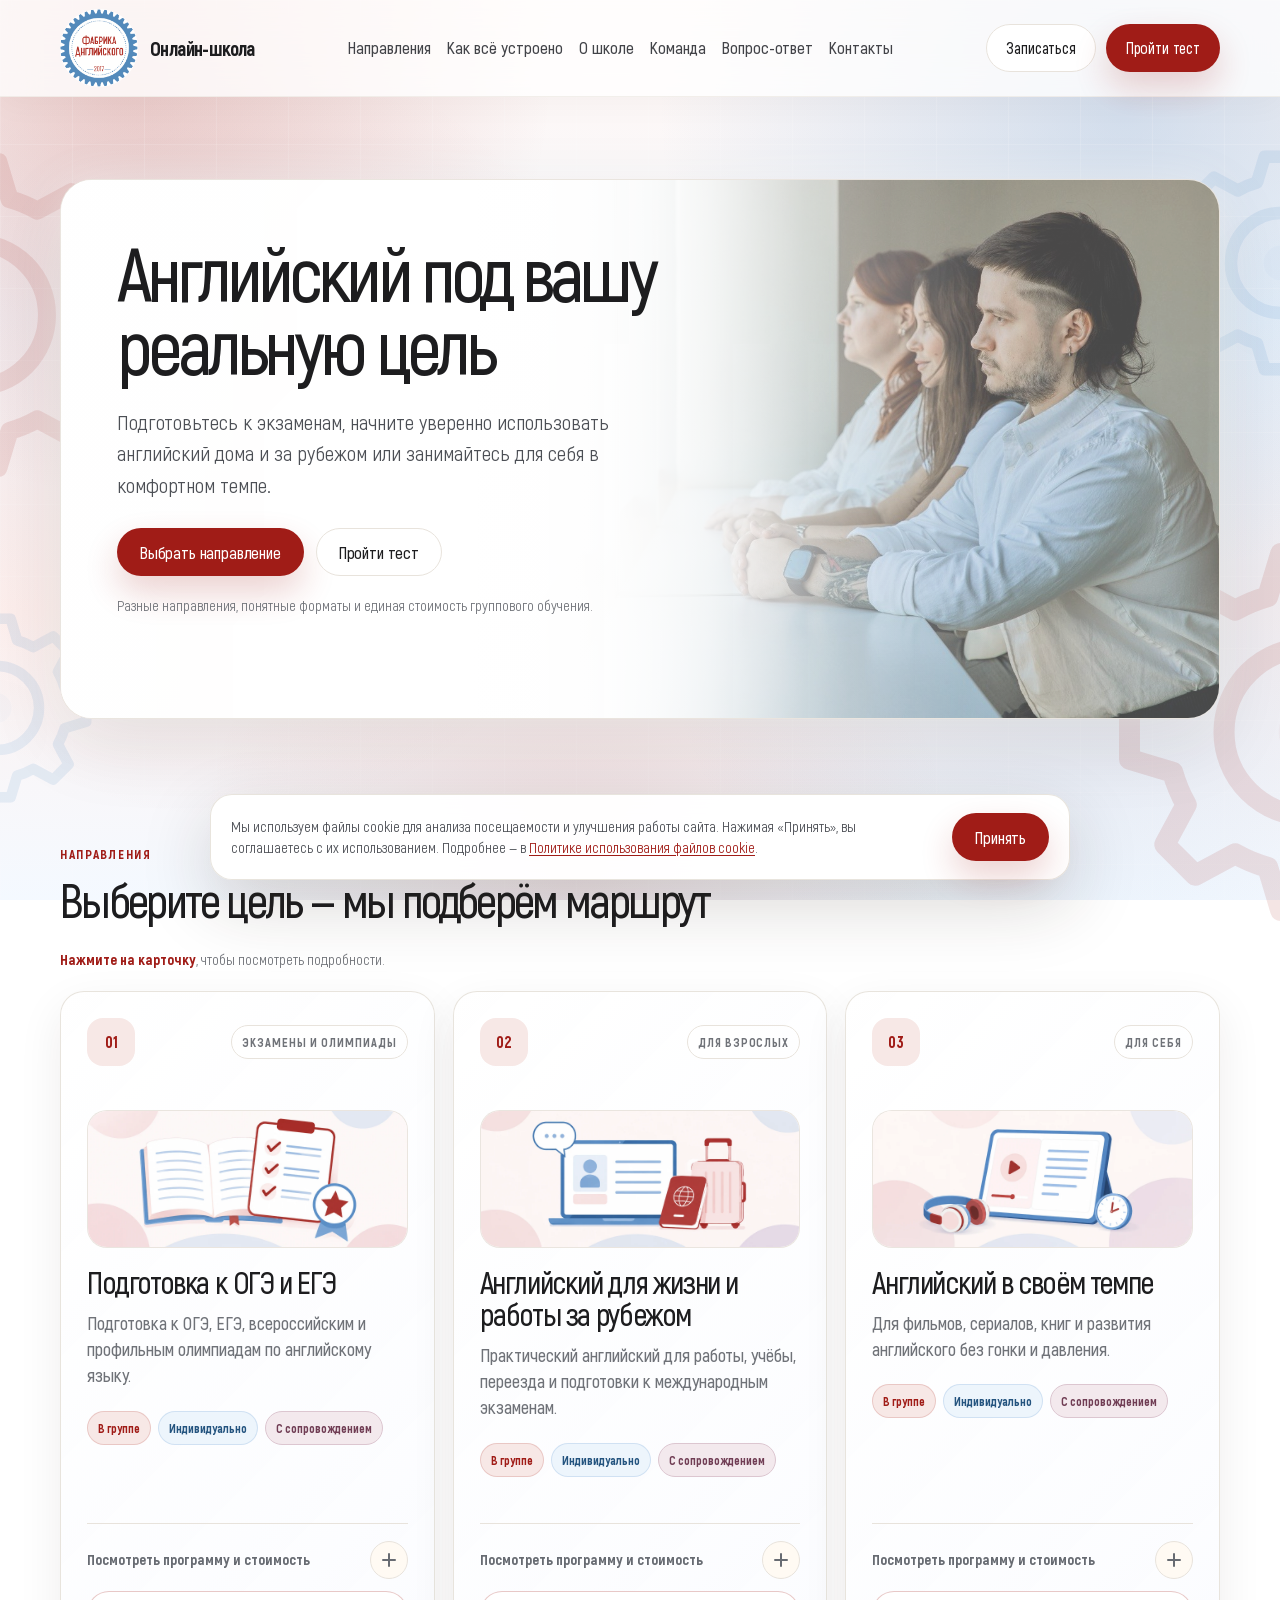
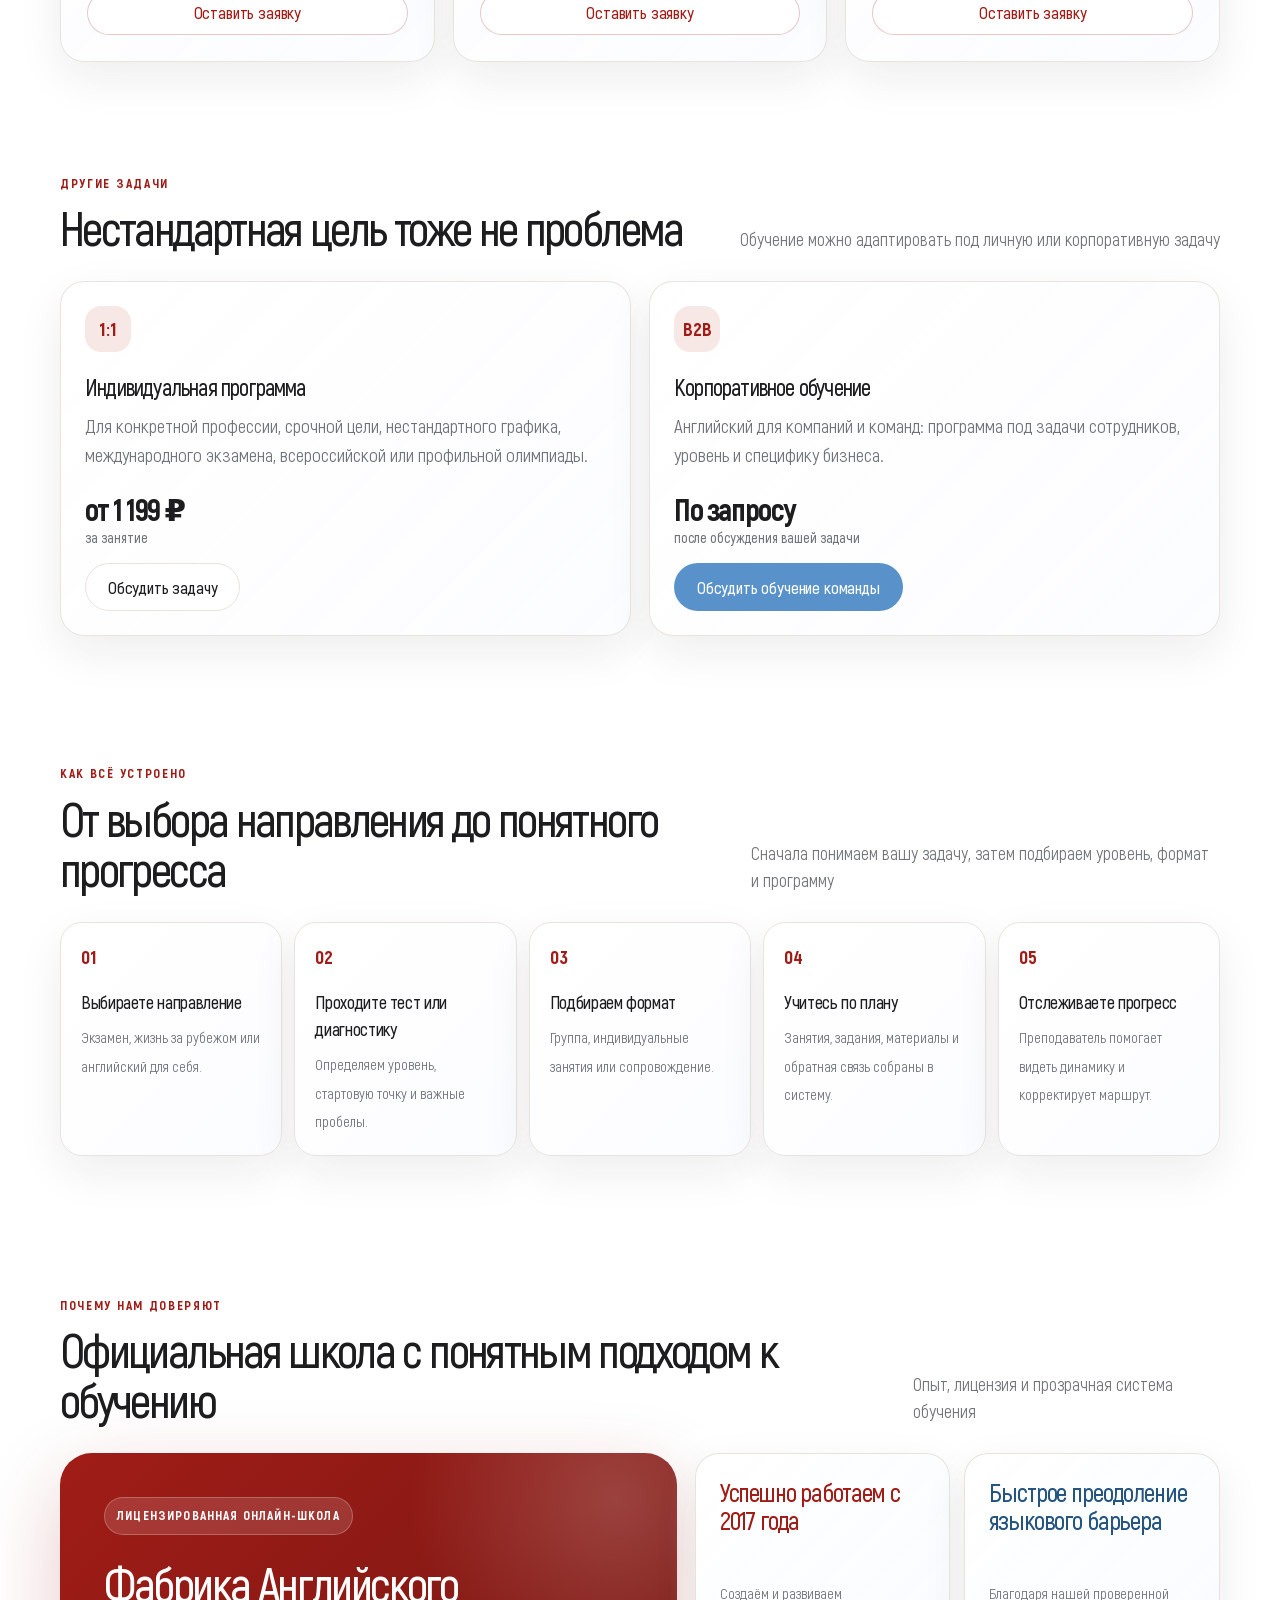
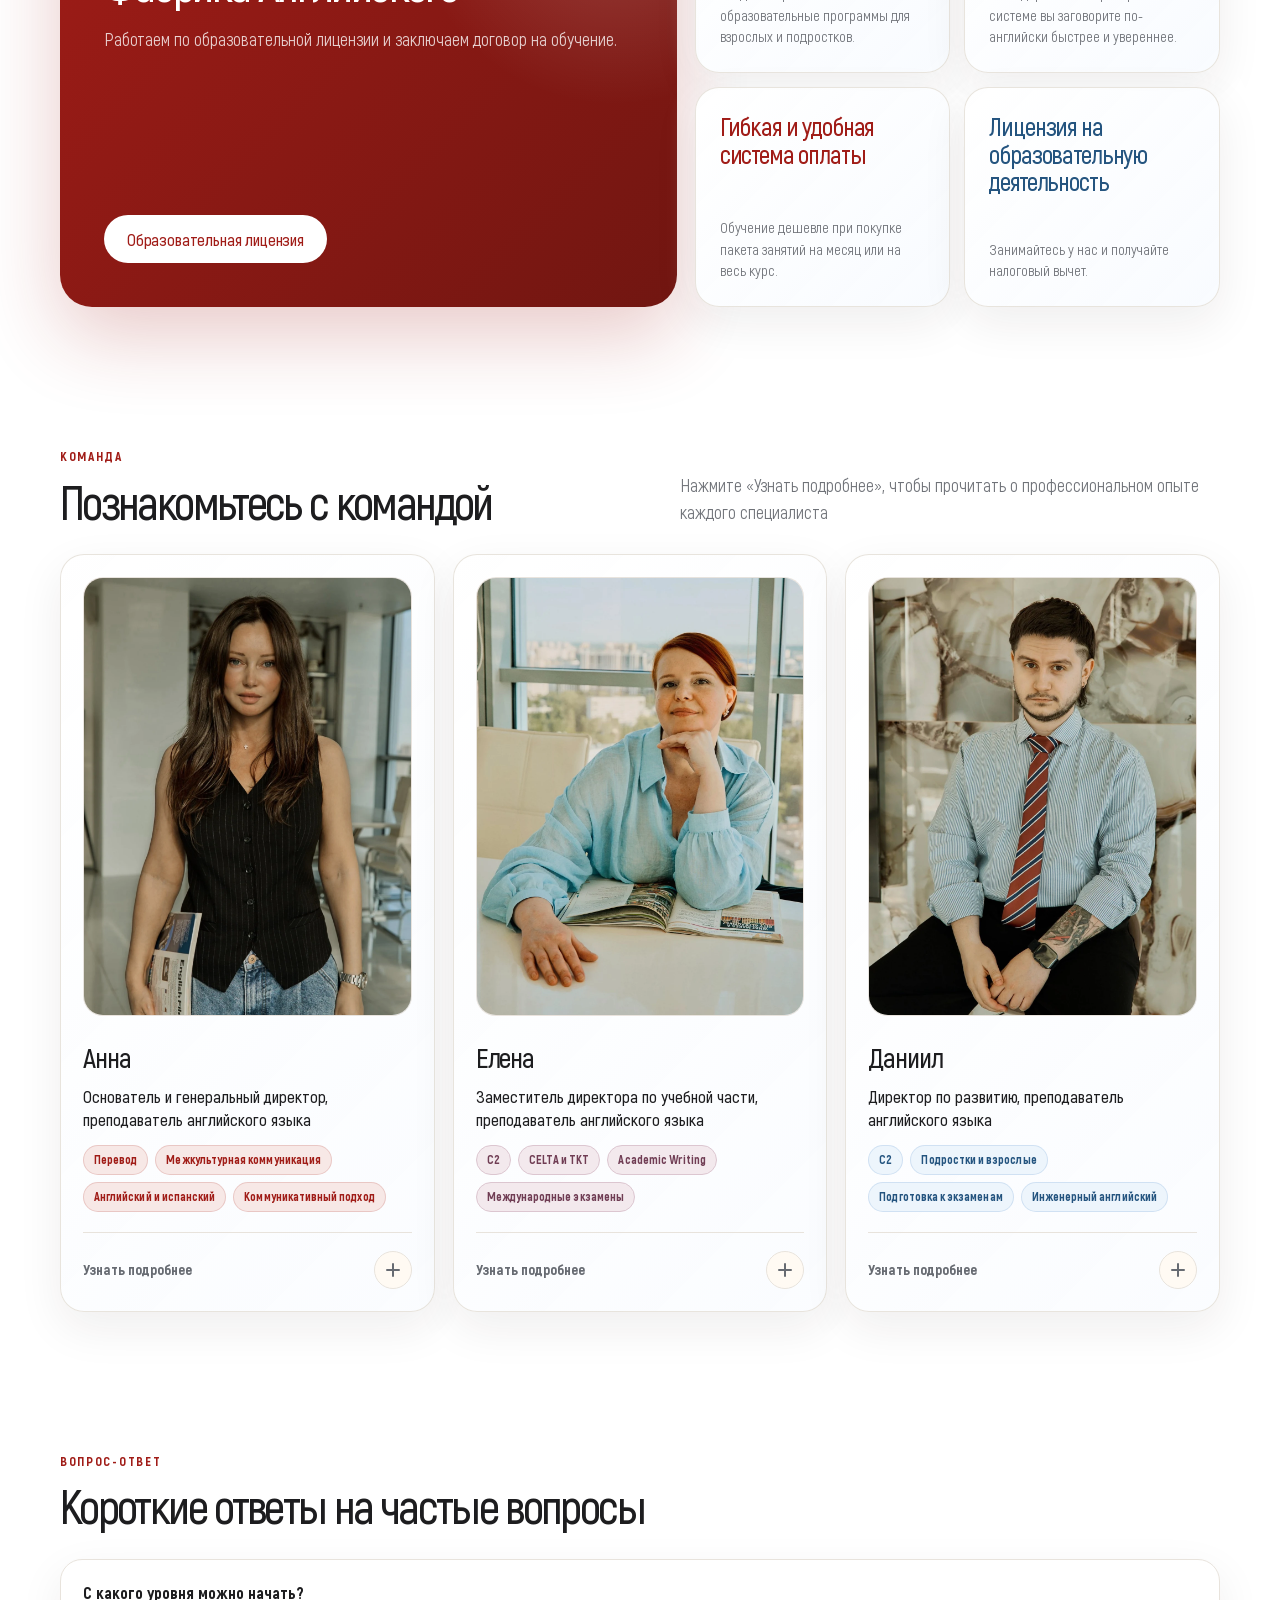
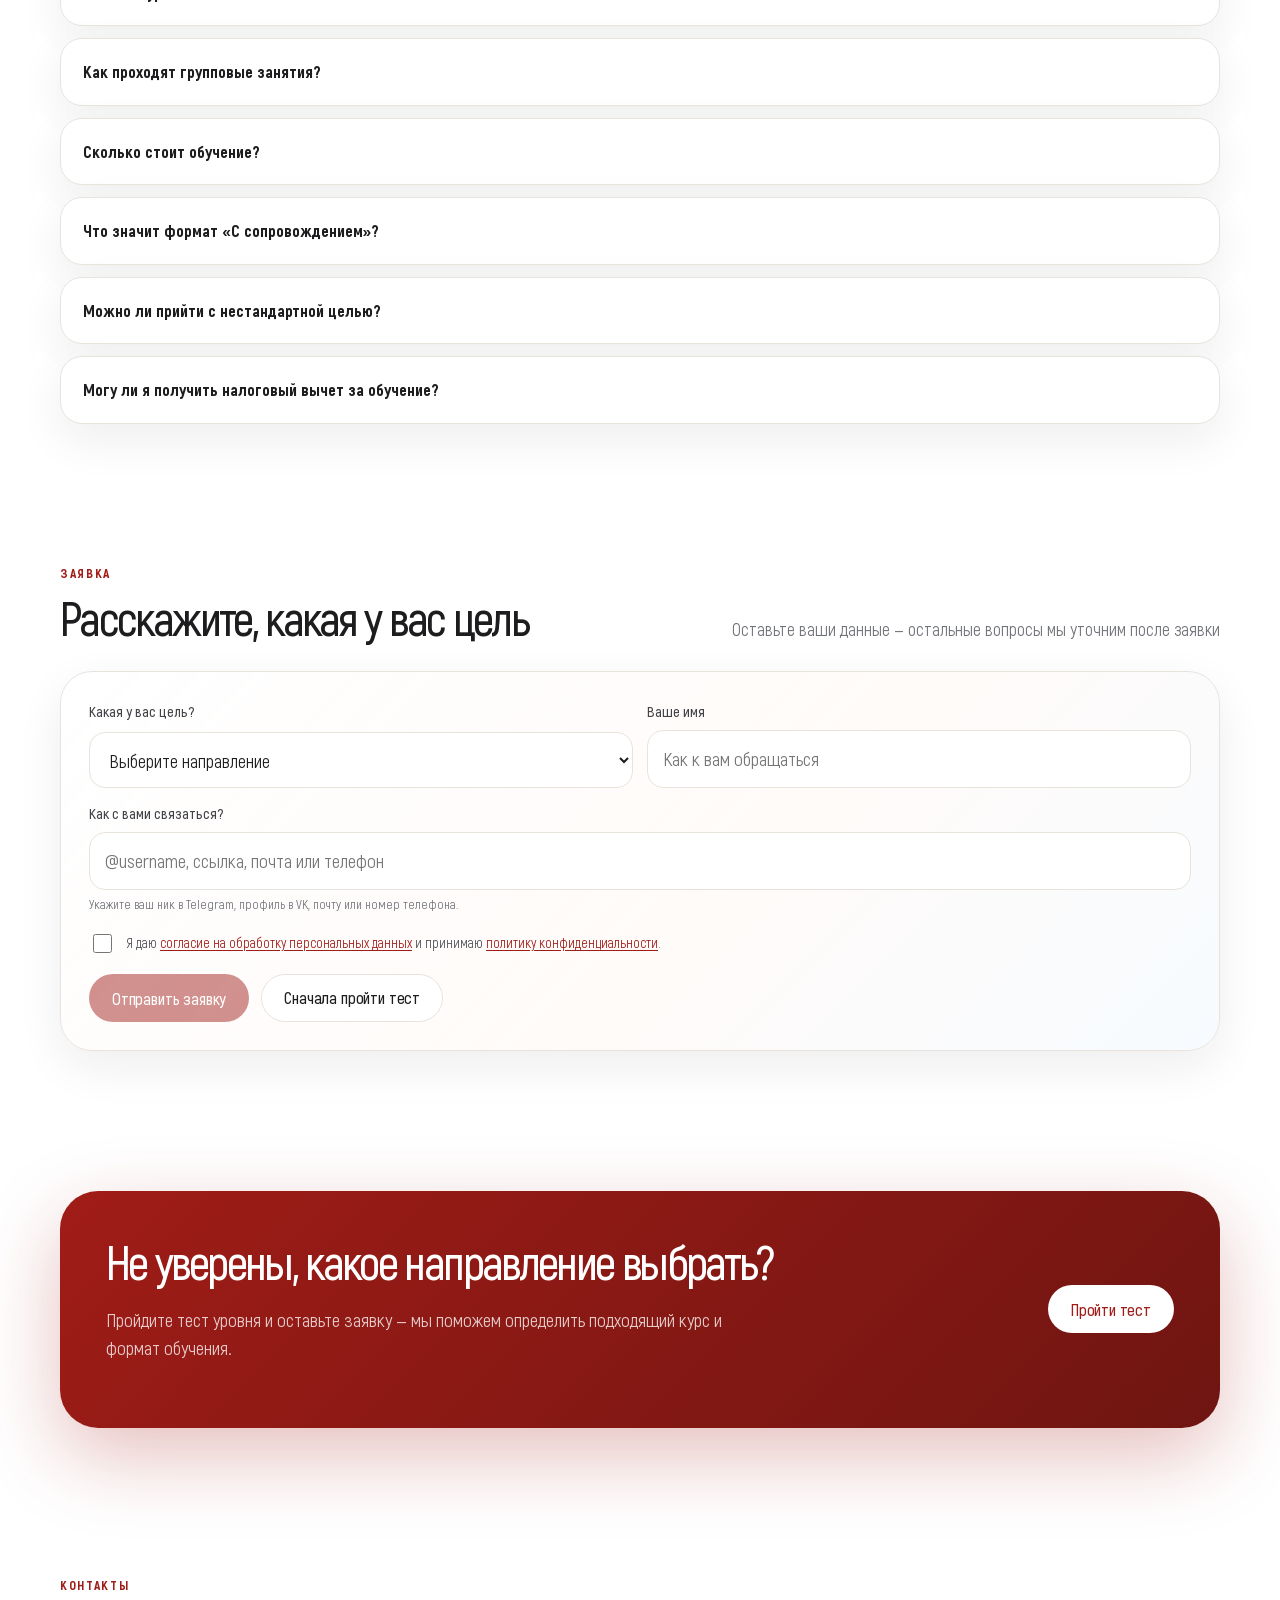
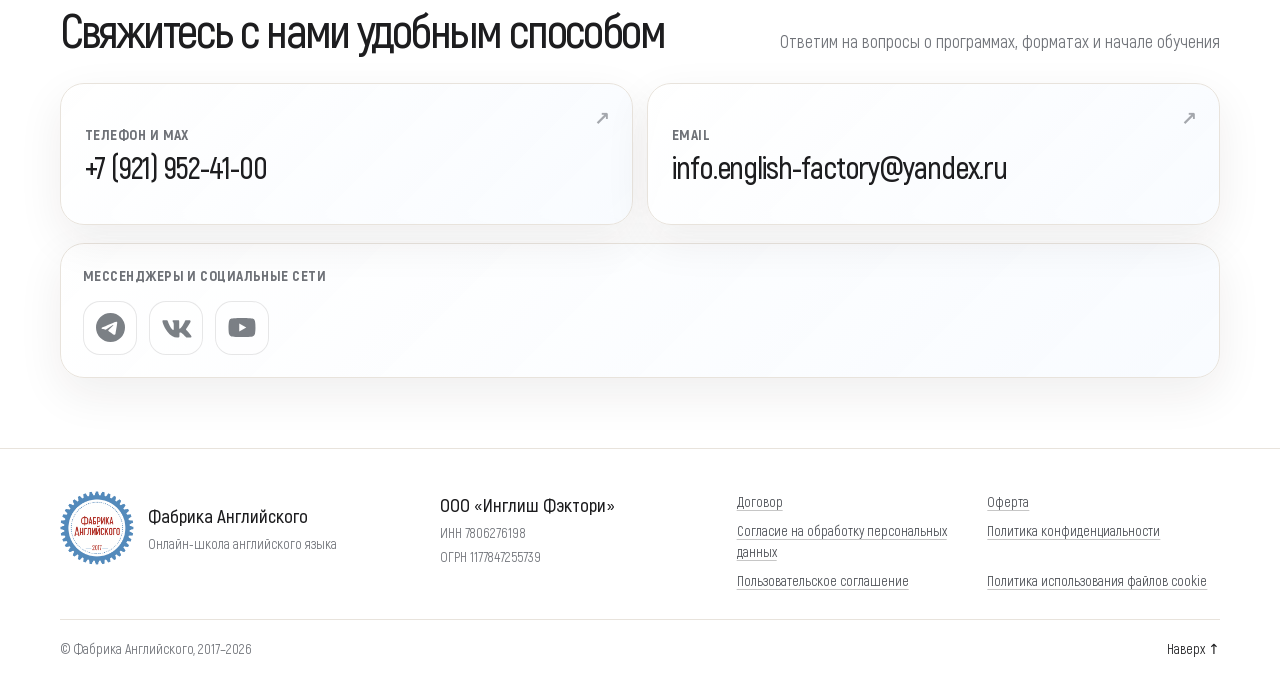
==== commit 7ff8f752: "Simplify the education license gallery" ====
--- a/index.html
+++ b/index.html
@@ -6,7 +6,7 @@
 <meta content="width=device-width, initial-scale=1" name="viewport"/>
 <title>Фабрика Английского — онлайн-школа английского языка</title>
 <meta content="Онлайн-школа английского языка: подготовка к ОГЭ, ЕГЭ и олимпиадам, английский для жизни и работы за рубежом, обучение в своём темпе." name="description"/>
-<link href="assets/css/styles.css" rel="stylesheet"/><link href="assets/images/logo.png" rel="icon" type="image/png"/><meta content="assets/images/logo.png" property="og:image"/><meta content="Фабрика английского — английский под вашу реальную цель" property="og:title"/><meta content="Подготовка к экзаменам и олимпиадам, английский для жизни и работы за рубежом и обучение в комфортном темпе." property="og:description"/><meta content="website" property="og:type"/></head>
+<link href="assets/css/styles.css?v=20261127-license" rel="stylesheet"/><link href="assets/images/logo.png" rel="icon" type="image/png"/><meta content="assets/images/logo.png" property="og:image"/><meta content="Фабрика английского — английский под вашу реальную цель" property="og:title"/><meta content="Подготовка к экзаменам и олимпиадам, английский для жизни и работы за рубежом и обучение в комфортном темпе." property="og:description"/><meta content="website" property="og:type"/></head>
 <body id="top">
 <div aria-hidden="true" class="gear-layer">
 <div class="side-gear gear-left-main" data-dir="1" data-speed="0.11"><svg aria-hidden="true" fill="none" viewbox="0 0 100 100" xmlns="http://www.w3.org/2000/svg">
@@ -282,22 +282,17 @@
 <article class="trust-main-card">
 <span class="trust-card-eyebrow">Лицензированная онлайн-школа</span>
 <h3>Фабрика Английского</h3>
-<p>Работаем официально, заключаем договор и подтверждаем квалификацию лицензиями и сертификатами.</p>
-<button aria-controls="trustDocsPanel" aria-expanded="false" class="btn trust-docs-toggle" id="trustDocsToggle" type="button">Лицензии и сертификаты</button>
+<p>Работаем по образовательной лицензии и заключаем договор на обучение.</p>
+<button aria-controls="trustDocsPanel" aria-expanded="false" class="btn trust-docs-toggle" id="trustDocsToggle" type="button">Образовательная лицензия</button>
 <div class="trust-docs-panel" hidden="" id="trustDocsPanel">
 <div class="trust-docs-head">
-<div><h3>Лицензии и сертификаты</h3><p>Нажмите на документ, чтобы открыть его в полном размере.</p></div>
-<button aria-label="Скрыть лицензии и сертификаты" class="trust-docs-close" type="button">×</button>
+<div><h3>Образовательная лицензия</h3><p>Нажмите на документ, чтобы открыть его в полном размере.</p></div>
+<button aria-label="Скрыть образовательную лицензию" class="trust-docs-close" type="button">×</button>
 </div>
 <div class="doc-grid">
-<a aria-label="Документ 1" class="doc" href="assets/images/licenses/full/license-01.webp"><div class="doc-preview"><img alt="Лицензия или сертификат 1" decoding="async" height="594" loading="lazy" src="assets/images/licenses/thumbs/license-01.webp" width="420"/></div></a>
-<a aria-label="Документ 2" class="doc" href="assets/images/licenses/full/license-02.webp"><div class="doc-preview"><img alt="Лицензия или сертификат 2" decoding="async" height="594" loading="lazy" src="assets/images/licenses/thumbs/license-02.webp" width="420"/></div></a>
-<a aria-label="Документ 3" class="doc" href="assets/images/licenses/full/license-03.webp"><div class="doc-preview"><img alt="Лицензия или сертификат 3" decoding="async" height="594" loading="lazy" src="assets/images/licenses/thumbs/license-03.webp" width="420"/></div></a>
-<a aria-label="Документ 4" class="doc" href="assets/images/licenses/full/license-04.webp"><div class="doc-preview"><img alt="Лицензия или сертификат 4" decoding="async" height="594" loading="lazy" src="assets/images/licenses/thumbs/license-04.webp" width="420"/></div></a>
-<a aria-label="Документ 5" class="doc" href="assets/images/licenses/full/license-05.webp"><div class="doc-preview"><img alt="Лицензия или сертификат 5" decoding="async" height="594" loading="lazy" src="assets/images/licenses/thumbs/license-05.webp" width="420"/></div></a>
-<a aria-label="Документ 6" class="doc" href="assets/images/licenses/full/license-06.webp"><div class="doc-preview"><img alt="Лицензия или сертификат 6" decoding="async" height="594" loading="lazy" src="assets/images/licenses/thumbs/license-06.webp" width="420"/></div></a>
-<a aria-label="Документ 7" class="doc" href="assets/images/licenses/full/license-07.webp"><div class="doc-preview"><img alt="Лицензия или сертификат 7" decoding="async" height="594" loading="lazy" src="assets/images/licenses/thumbs/license-07.webp" width="420"/></div></a>
-<a aria-label="Документ 8" class="doc" href="assets/images/licenses/full/license-08.webp"><div class="doc-preview"><img alt="Лицензия или сертификат 8" decoding="async" height="594" loading="lazy" src="assets/images/licenses/thumbs/license-08.webp" width="420"/></div></a>
+<a aria-label="Лицевая сторона образовательной лицензии" class="doc" href="assets/images/licenses/full/license-01.webp"><div class="doc-preview"><img alt="Лицевая сторона образовательной лицензии" decoding="async" height="594" loading="lazy" src="assets/images/licenses/thumbs/license-01.webp" width="420"/></div></a>
+<a aria-label="Оборотная сторона образовательной лицензии" class="doc" href="assets/images/licenses/full/license-02.webp"><div class="doc-preview"><img alt="Оборотная сторона образовательной лицензии" decoding="async" height="594" loading="lazy" src="assets/images/licenses/thumbs/license-02.webp" width="420"/></div></a>
+<a aria-label="Приложение к образовательной лицензии" class="doc" href="assets/images/licenses/full/license-07.webp"><div class="doc-preview"><img alt="Приложение к образовательной лицензии" decoding="async" height="594" loading="lazy" src="assets/images/licenses/thumbs/license-07.webp" width="420"/></div></a>
 </div>
 </div></article>
 <div class="trust-benefit-grid">
@@ -341,7 +336,7 @@
 </div>
 <p class="section-text">Оставьте ваши данные — остальные вопросы мы уточним после заявки</p>
 </div>
-<form action="https://englishfactory.ru/lead-form.php" class="contact-box" id="applicationForm" method="post" novalidate="">
+<form action="https://englishfactory.ru/api/lead.php" class="contact-box" id="applicationForm" method="post">
 <input name="source" type="hidden" value="school.englishfactory.ru"/>
 <input id="legacyPhone" name="phone" type="hidden" value=""/>
 <input id="legacyEmail" name="email" type="hidden" value=""/>
@@ -356,7 +351,7 @@
 <div class="field full"><label for="contact-field">Как с вами связаться?</label><input id="contact-field" name="contact" placeholder="@username, ссылка, почта или телефон" required="" type="text"/><small class="field-hint">Укажите ваш ник в Telegram, профиль в VK, почту или номер телефона.</small></div>
 </div>
 <label class="consent-row"><input id="privacyConsent" name="privacy_consent" required="" type="checkbox"/><span>Я даю <a href="https://school.englishfactory.ru/consent/" rel="noopener" target="_blank">согласие на обработку персональных данных</a> и принимаю <a href="https://school.englishfactory.ru/policy/" rel="noopener" target="_blank">политику конфиденциальности</a>.</span></label>
-<div class="form-actions"><button class="btn btn-primary" disabled="" id="submitApplication" type="submit">Отправить заявку</button><a class="btn btn-secondary" href="https://test.englishfactory.ru/" rel="noopener" target="_blank">Сначала пройти тест</a></div>
+<div class="form-actions"><button class="btn btn-primary" id="submitApplication" type="submit">Отправить заявку</button><a class="btn btn-secondary" href="https://test.englishfactory.ru/" rel="noopener" target="_blank">Сначала пройти тест</a></div>
 <div aria-live="polite" class="demo-form-status" id="formStatus" role="status"></div>
 </form>
 </div>
@@ -453,5 +448,5 @@
 <button aria-label="Следующий документ" class="lightbox-btn lightbox-next" type="button">›</button>
 <div aria-live="polite" class="lightbox-count"></div>
 </div>
-<script defer="True" src="assets/js/main.js?v=20260923-1"></script></body>
+<script defer="True" src="assets/js/main.js?v=20260923-2"></script></body>
 </html>
--- a/assets/css/styles.css
+++ b/assets/css/styles.css
@@ -206,7 +206,7 @@
     .summary-text small { display: block; color: var(--muted); font-weight: 600; font-size: 14px; margin-top: 4px; }
     .chevron { width: 38px; height: 38px; border-radius: 50%; background: var(--paper); border: 1px solid var(--line); display: grid; place-items: center; transition: .18s ease; }
     details[open] .chevron { transform: rotate(180deg); }
-    .doc-grid { display: grid; grid-template-columns: repeat(4, 1fr); gap: 14px; padding: 0 24px 24px; }
+    .doc-grid { display: grid; grid-template-columns: repeat(3, minmax(0, 1fr)); gap: 14px; padding: 0 24px 24px; }
     .doc { min-height: 230px; border-radius: 20px; border: 1px solid var(--line); background: linear-gradient(135deg, #fff 0%, #fbfcff 100%); padding: 14px; display: block; transition: .18s ease; cursor: zoom-in; }
     .doc:hover { transform: translateY(-2px); border-color: rgba(160, 28, 23, .22); }
     .doc-preview { height: 260px; border-radius: 14px; background: #fbf7f0; overflow: hidden; border: 1px solid var(--line); }
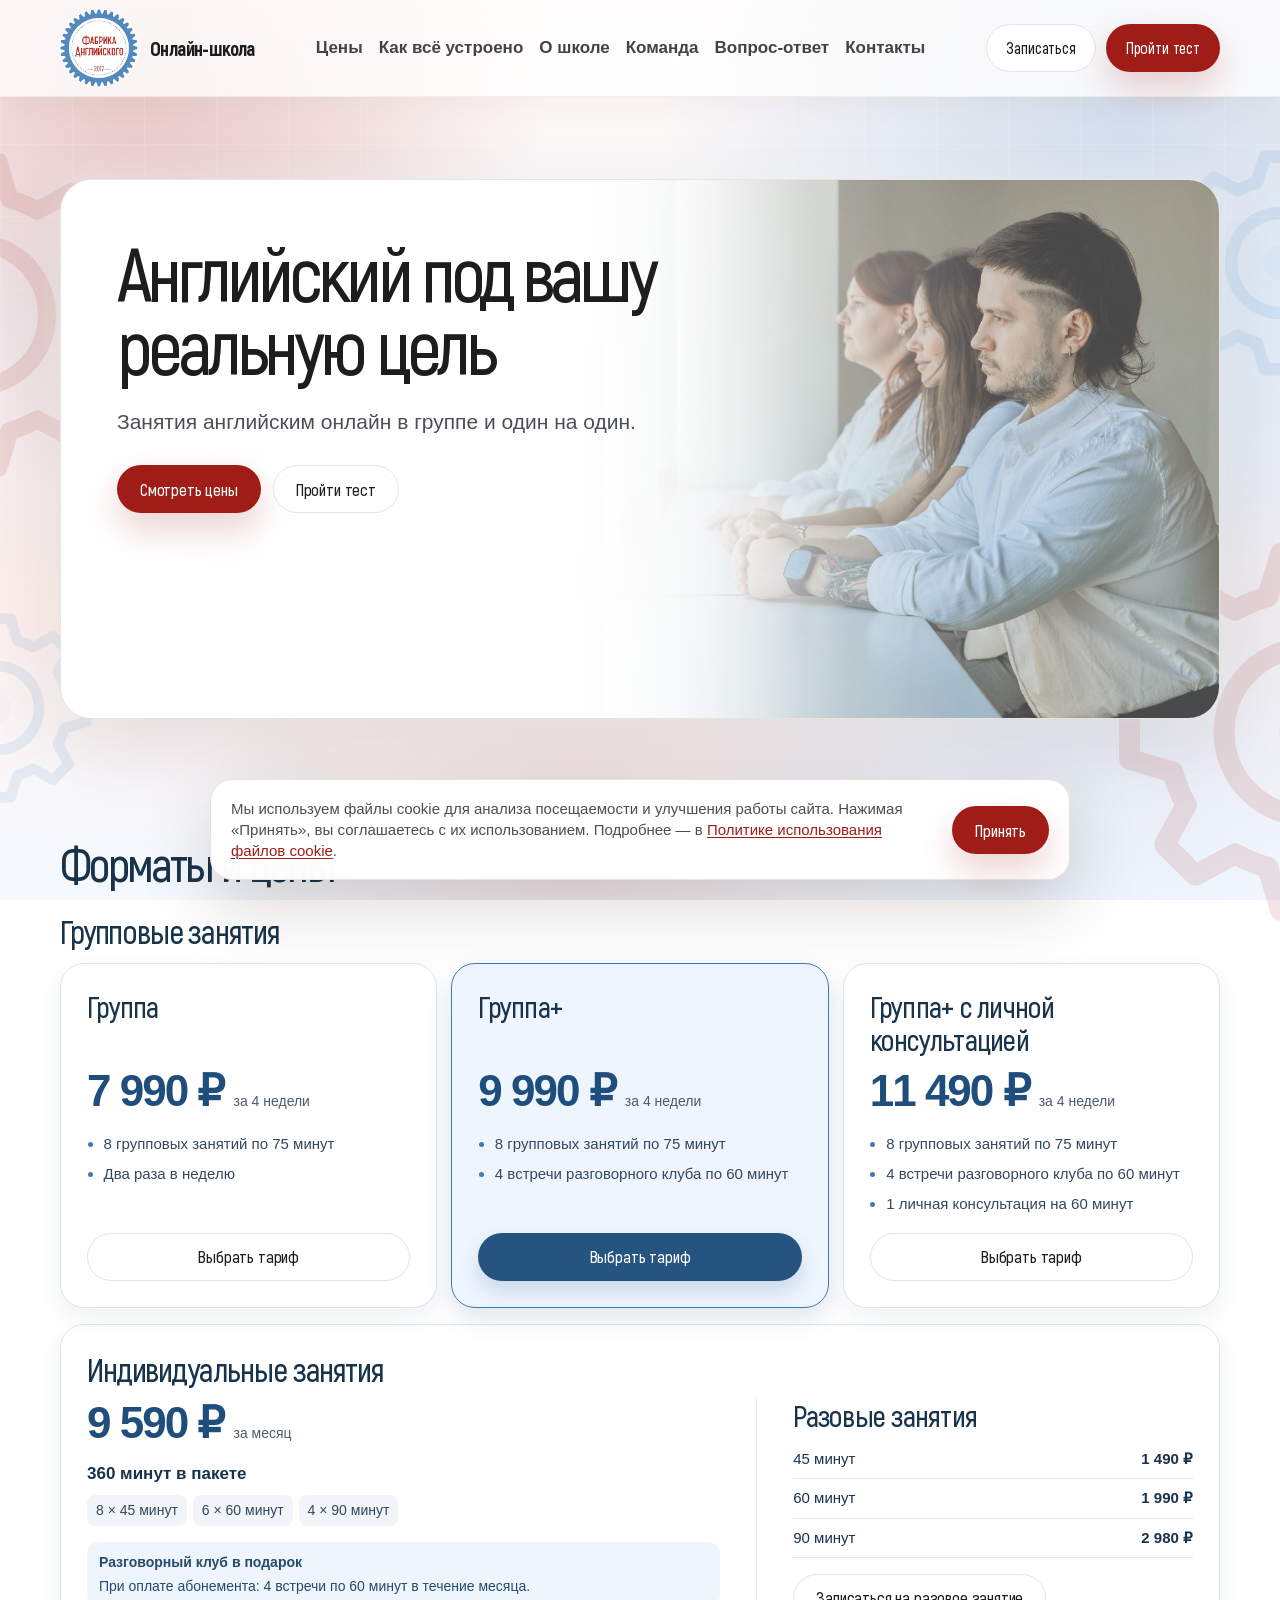
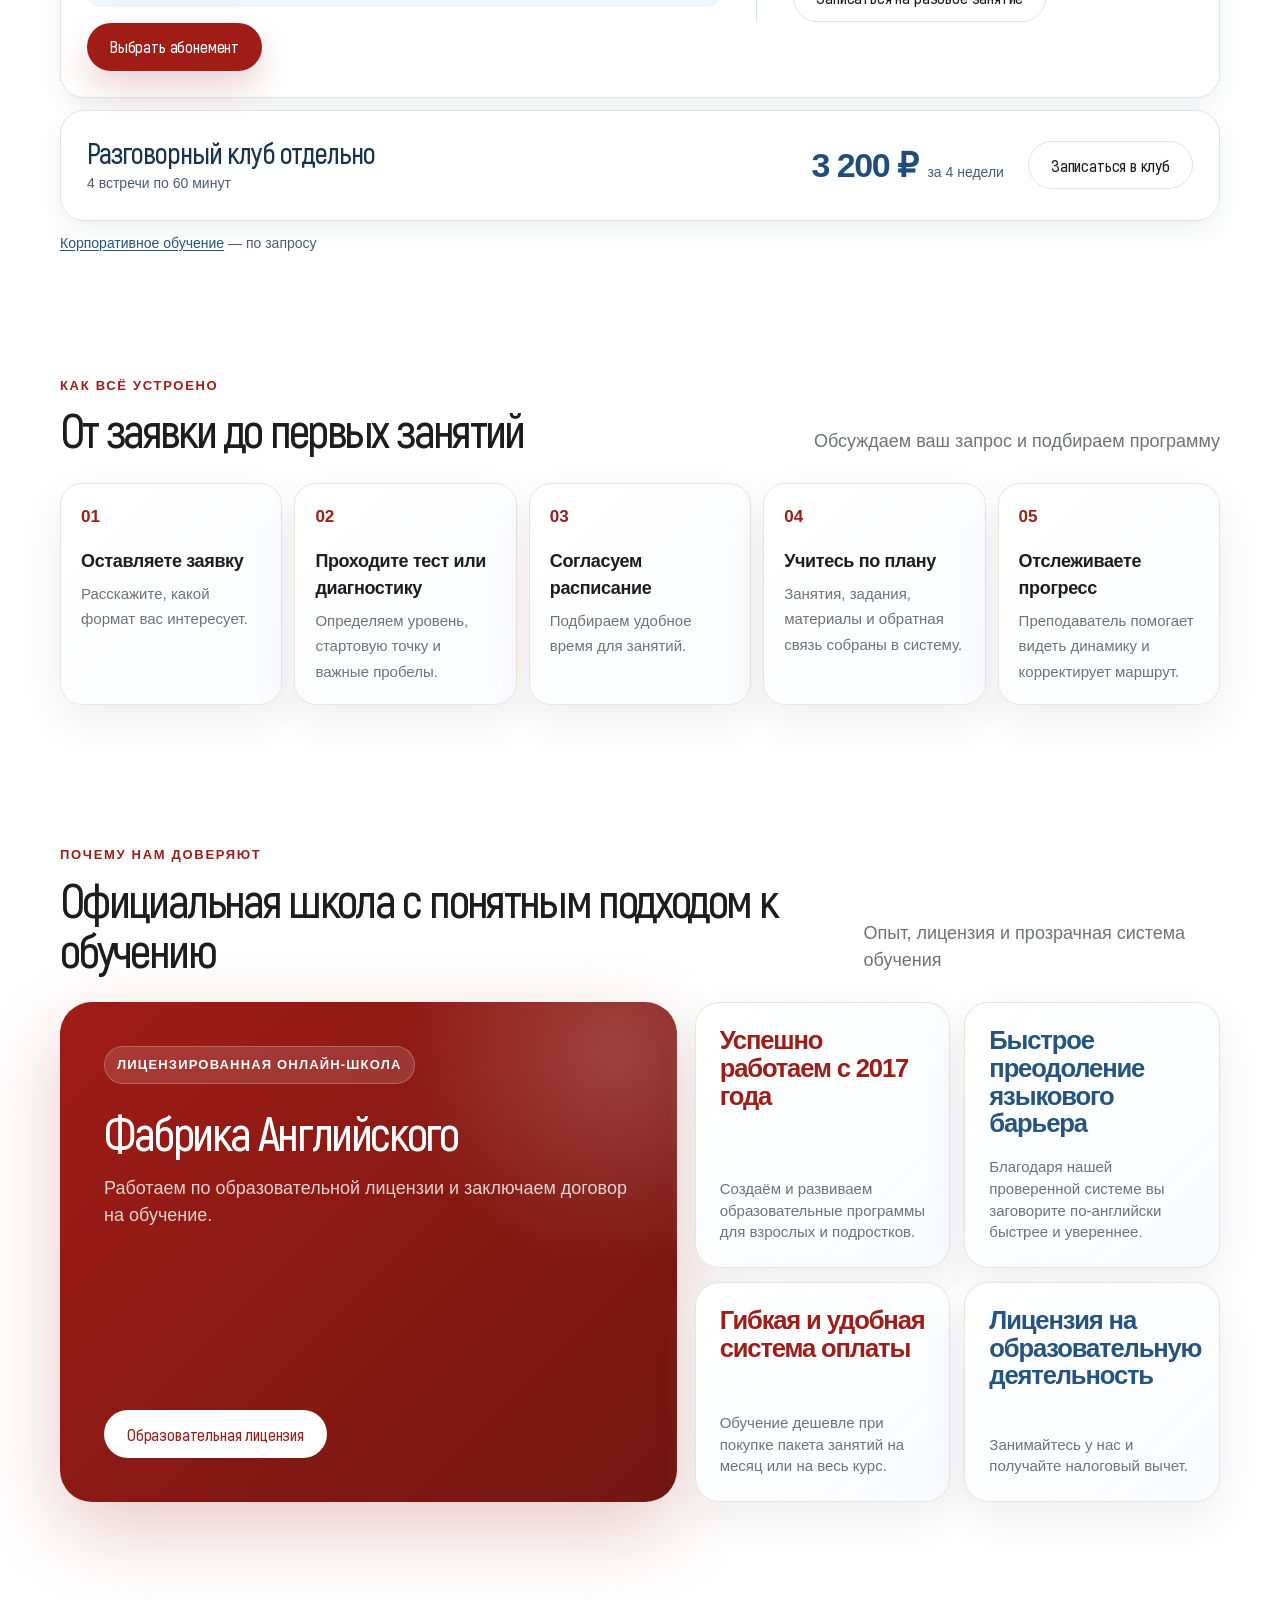
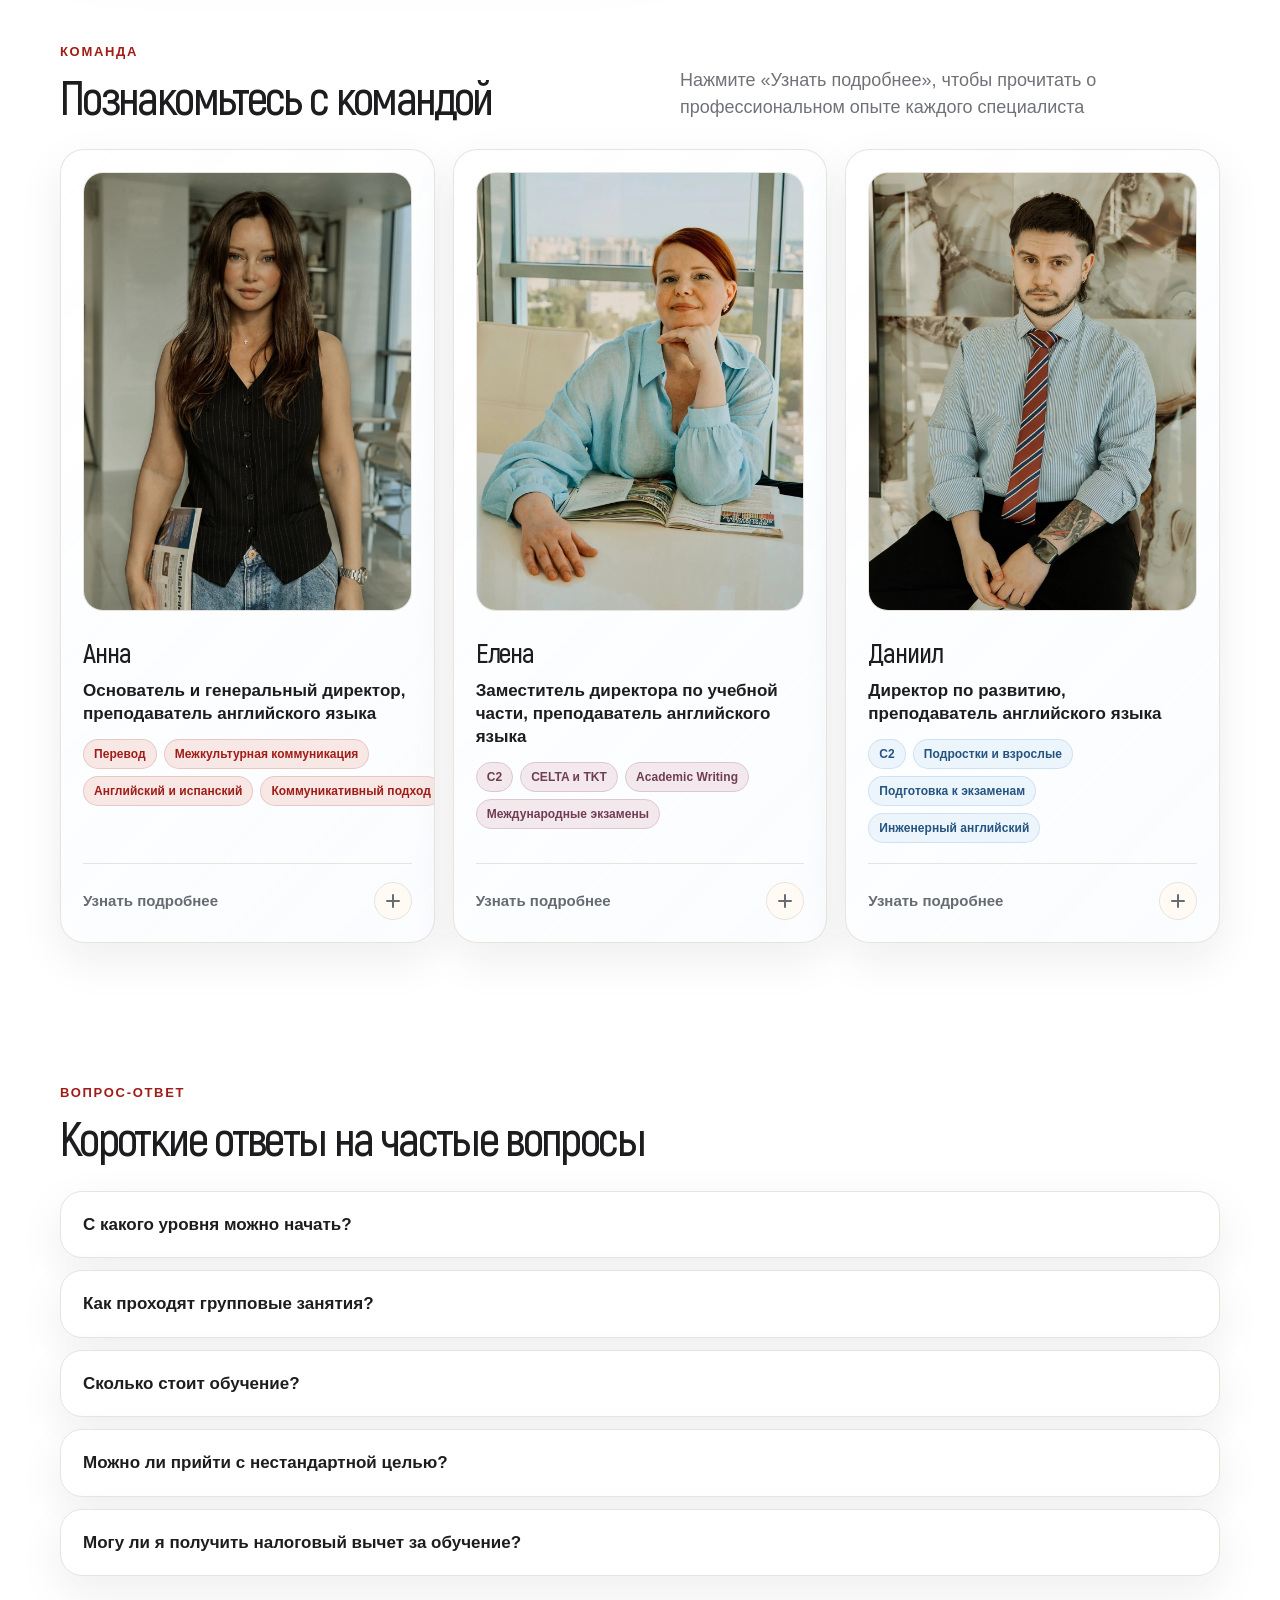
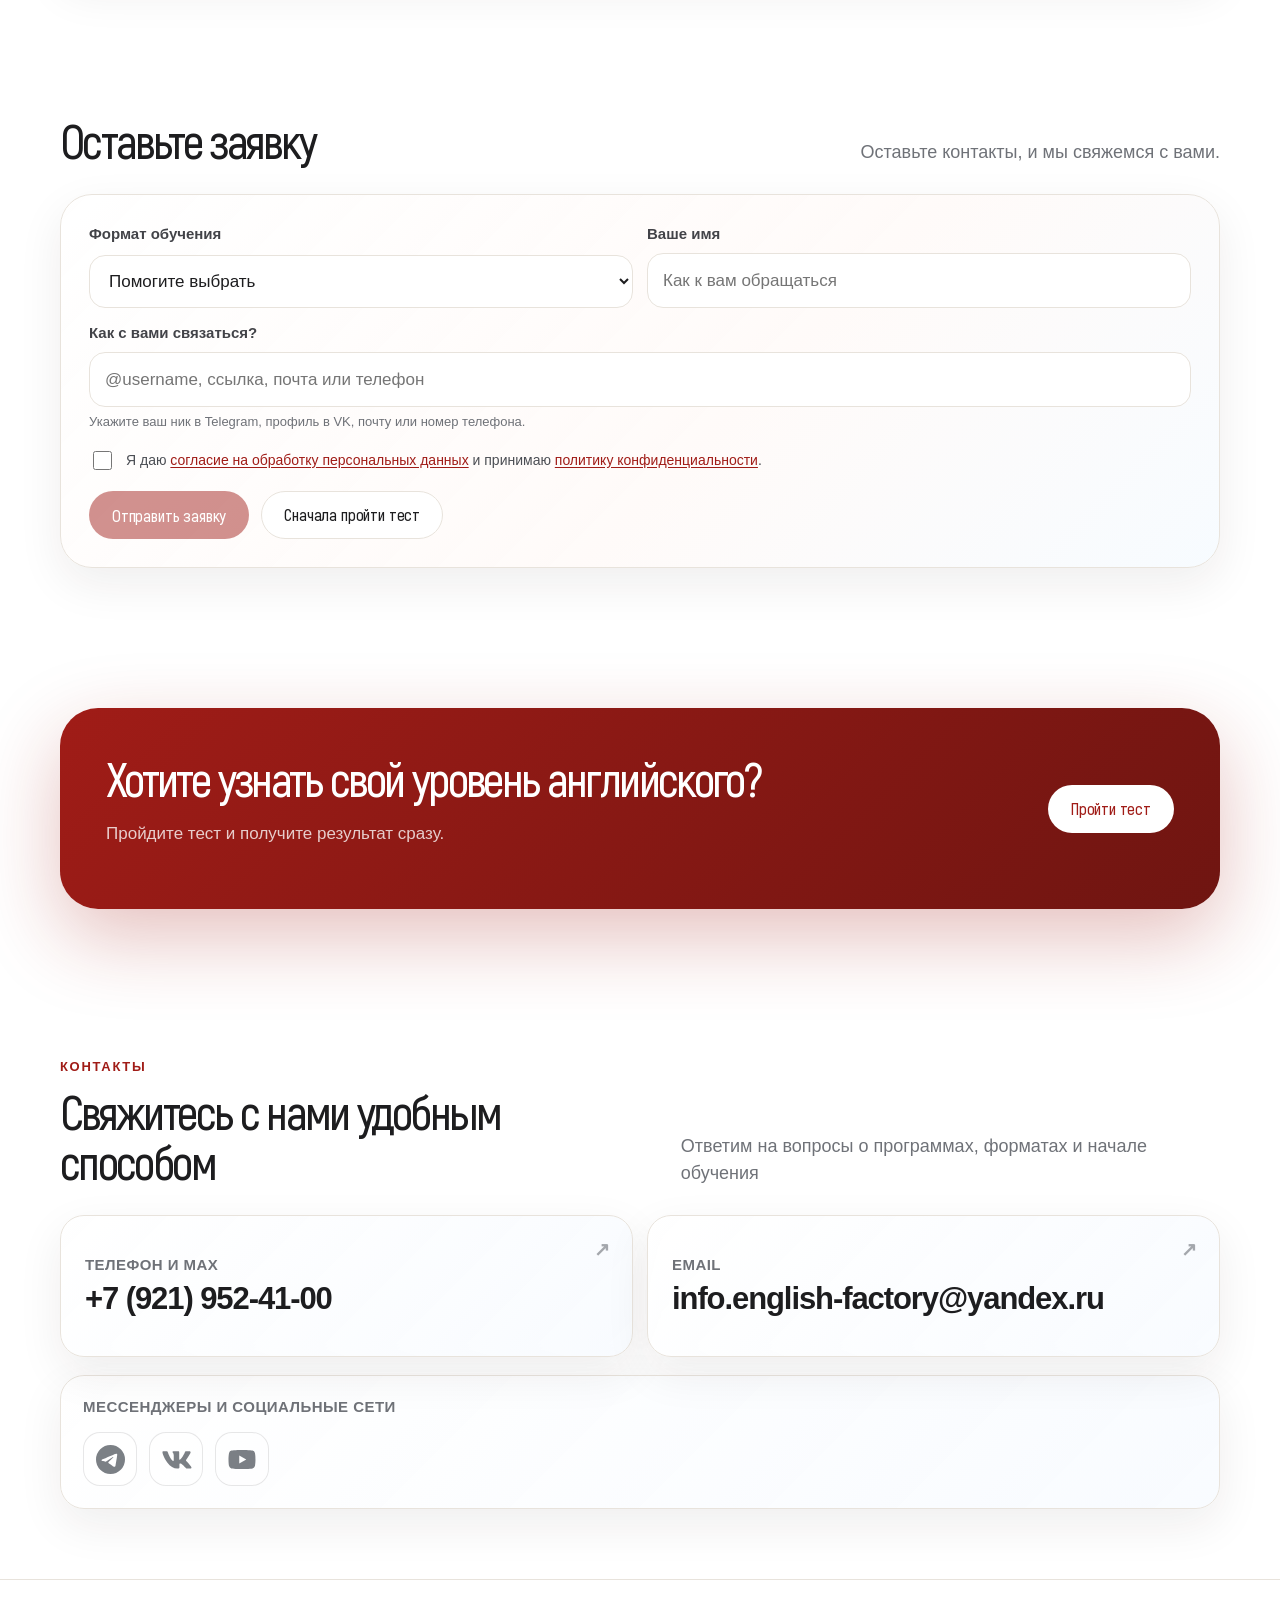
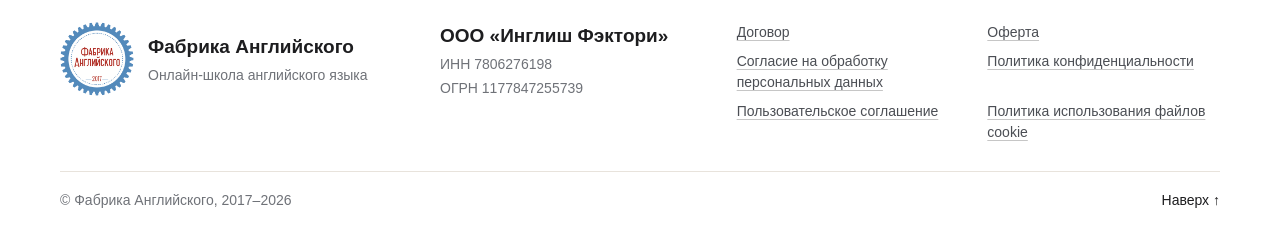
==== commit 19e9fb40: "Открытые тарифы и шрифты на главной" ====
--- a/index.html
+++ b/index.html
@@ -5,8 +5,8 @@
 <meta charset="utf-8"/>
 <meta content="width=device-width, initial-scale=1" name="viewport"/>
 <title>Фабрика Английского — онлайн-школа английского языка</title>
-<meta content="Онлайн-школа английского языка: подготовка к ОГЭ, ЕГЭ и олимпиадам, английский для жизни и работы за рубежом, обучение в своём темпе." name="description"/>
-<link href="assets/css/styles.css?v=20261127-license" rel="stylesheet"/><link href="assets/images/logo.png" rel="icon" type="image/png"/><meta content="assets/images/logo.png" property="og:image"/><meta content="Фабрика английского — английский под вашу реальную цель" property="og:title"/><meta content="Подготовка к экзаменам и олимпиадам, английский для жизни и работы за рубежом и обучение в комфортном темпе." property="og:description"/><meta content="website" property="og:type"/></head>
+<meta content="Онлайн-школа английского языка. Групповые и индивидуальные занятия, разговорный клуб и тест уровня." name="description"/>
+<link href="assets/css/styles.css?v=20261127-pricing" rel="stylesheet"/><link href="assets/images/logo.png" rel="icon" type="image/png"/><meta content="assets/images/logo.png" property="og:image"/><meta content="Фабрика английского — английский под вашу реальную цель" property="og:title"/><meta content="Групповые и индивидуальные занятия английским онлайн, разговорный клуб и тест уровня." property="og:description"/><meta content="website" property="og:type"/></head>
 <body id="top">
 <div aria-hidden="true" class="gear-layer">
 <div class="side-gear gear-left-main" data-dir="1" data-speed="0.11"><svg aria-hidden="true" fill="none" viewbox="0 0 100 100" xmlns="http://www.w3.org/2000/svg">
@@ -36,7 +36,7 @@
 <img alt="Фабрика Английского" class="brand-logo" src="assets/images/logo.png"/>
 <span>Онлайн-школа</span>
 </a>
-<nav aria-label="Главная навигация" class="nav-links"><a href="#directions">Направления</a><a href="#process">Как всё устроено</a><a href="#trust">О школе</a><a href="#team">Команда</a><a href="#faq">Вопрос-ответ</a><a href="#contacts">Контакты</a></nav>
+<nav aria-label="Главная навигация" class="nav-links"><a href="#tarify">Цены</a><a href="#process">Как всё устроено</a><a href="#trust">О школе</a><a href="#team">Команда</a><a href="#faq">Вопрос-ответ</a><a href="#contacts">Контакты</a></nav>
 <div class="actions">
 <a class="btn btn-secondary" href="#contact">Записаться</a>
 <a class="btn btn-primary" href="https://test.englishfactory.ru/" rel="noopener" target="_blank">Пройти тест</a>
@@ -47,7 +47,7 @@
 </div>
 <div class="mobile-menu" hidden="" id="mobileMenu">
 <div class="container mobile-menu-inner">
-<nav aria-label="Мобильная навигация" class="mobile-nav-links"><a href="#directions">Направления</a><a href="#process">Как всё устроено</a><a href="#trust">О школе</a><a href="#team">Команда</a><a href="#faq">Вопрос-ответ</a><a href="#contacts">Контакты</a></nav>
+<nav aria-label="Мобильная навигация" class="mobile-nav-links"><a href="#tarify">Цены</a><a href="#process">Как всё устроено</a><a href="#trust">О школе</a><a href="#team">Команда</a><a href="#faq">Вопрос-ответ</a><a href="#contacts">Контакты</a></nav>
 <div class="mobile-menu-actions">
 <a class="btn btn-secondary" href="#contact">Записаться</a>
 <a class="btn btn-primary" href="https://test.englishfactory.ru/" rel="noopener" target="_blank">Пройти тест</a>
@@ -61,212 +61,95 @@
 <div class="hero-panel hero-with-team-photo">
 <img alt="" aria-hidden="true" class="hero-watermark" src="assets/images/logo.png"/>
 <h1>Английский под вашу реальную цель</h1>
-<p class="hero-lead">Подготовьтесь к экзаменам, начните уверенно использовать английский дома и за рубежом или занимайтесь для себя в комфортном темпе.</p>
-<div class="hero-actions"><a class="btn btn-primary" href="#directions">Выбрать направление</a><a class="btn btn-secondary" href="https://test.englishfactory.ru/" rel="noopener" target="_blank">Пройти тест</a></div>
-<div class="microcopy">Разные направления, понятные форматы и единая стоимость группового обучения.</div>
-</div>
-</div>
-</section>
-<section id="directions">
-<div class="container">
-<div class="section-head">
-<div>
-<div class="section-kicker">Направления</div>
-<h2>Выберите цель — мы подберём маршрут</h2>
-</div>
-</div>
-<div class="course-hint"><span>Нажмите на карточку</span>, чтобы посмотреть подробности.</div>
-<div class="course-grid">
-<details class="course-card course-exam">
-<summary class="course-summary">
-<div class="course-topline"><span class="course-number">01</span><span class="course-badge">Экзамены и олимпиады</span></div><div class="course-visual"><img alt="Минималистичная иллюстрация подготовки к экзаменам и олимпиадам" loading="lazy" src="assets/images/courses/course-exam.webp"/></div>
-<h3>Подготовка к ОГЭ и ЕГЭ</h3>
-<p>Подготовка к ОГЭ, ЕГЭ, всероссийским и профильным олимпиадам по английскому языку.</p>
-<div class="course-format-chips"><span class="format-chip chip-group">В группе</span><span class="format-chip chip-individual">Индивидуально</span><span class="format-chip chip-support">С сопровождением</span></div>
-<div class="course-summary-actions"><div class="course-summary-footer"><span class="course-toggle-label">Посмотреть программу и стоимость</span><span aria-hidden="true" class="course-toggle"></span></div><a class="btn compact-course-cta course-cta" data-direction="Подготовка к ОГЭ, ЕГЭ и олимпиадам" href="#contact">Оставить заявку</a></div>
-</summary>
-<div class="course-detail-body">
-<div class="course-detail-main">
-<div class="course-promise">
-<span>Главный принцип</span>
-<strong>Согласовываем цель подготовки и регулярно контролируем движение к ней.</strong>
-</div>
-<div class="course-detail-columns">
-<div>
-<h4>Кому подходит</h4>
-<ul class="clean-list"><li>Ученикам, которые готовятся к ОГЭ или ЕГЭ по английскому</li><li>Тем, кто готовится к всероссийским и профильным олимпиадам</li><li>Родителям, которым важен прозрачный контроль подготовки</li><li>Тем, у кого высокая цель, пробелы или поздний старт</li></ul>
-</div>
-<div>
-<h4>Что входит</h4>
-<ul class="clean-list"><li>Входная работа в формате экзамена или олимпиады</li><li>План подготовки под стартовый уровень и цель</li><li>Письменные и устные задания, регулярные пробники</li><li>Обратная связь ученику и родителю</li></ul>
-</div>
-</div>
-</div>
-<aside class="course-offer">
-<div class="offer-title">Форматы и стоимость</div>
-<div class="offer-option offer-featured offer-group">
-<span class="offer-label">В группе</span>
-<div class="offer-old-price">8 990 ₽</div>
-<strong>7 990 ₽</strong>
-<small>за 4 недели · 999 ₽ за занятие</small>
-<p>8 занятий по 75 минут, 2 раза в неделю, группа до 8 человек.</p>
-</div>
-<div class="offer-option offer-individual">
-<span class="offer-label">Индивидуально</span>
-<strong>от 1 199 ₽</strong>
-<small>за занятие</small>
-</div>
-<div class="offer-option offer-support">
-<span class="offer-label">С сопровождением</span>
-<strong class="offer-text-price">Стоимость уточняется</strong>
-<small>после подбора программы</small>
-</div><a class="btn btn-primary course-cta" data-direction="Подготовка к ОГЭ, ЕГЭ и олимпиадам" href="#contact">Пройти диагностику</a>
-</aside>
-</div>
-</details>
-<details class="course-card course-abroad">
-<summary class="course-summary">
-<div class="course-topline"><span class="course-number">02</span><span class="course-badge">Для взрослых</span></div><div class="course-visual"><img alt="Минималистичная иллюстрация английского для жизни, работы и учёбы за рубежом" loading="lazy" src="assets/images/courses/course-abroad.webp"/></div>
-<h3>Английский для жизни и работы за рубежом</h3>
-<p>Практический английский для работы, учёбы, переезда и подготовки к международным экзаменам.</p>
-<div class="course-format-chips"><span class="format-chip chip-group">В группе</span><span class="format-chip chip-individual">Индивидуально</span><span class="format-chip chip-support">С сопровождением</span></div>
-<div class="course-summary-actions"><div class="course-summary-footer"><span class="course-toggle-label">Посмотреть программу и стоимость</span><span aria-hidden="true" class="course-toggle"></span></div><a class="btn compact-course-cta course-cta" data-direction="Английский для жизни и работы за рубежом" href="#contact">Оставить заявку</a></div>
-</summary>
-<div class="course-detail-body">
-<div class="course-detail-main">
-<div class="course-promise">
-<span>Главный принцип</span>
-<strong>Повышаем уровень — готовим использовать язык в ситуациях, с которыми вы столкнётесь в новой стране.</strong>
-</div>
-<div class="course-detail-columns">
-<div>
-<h4>Кому подходит</h4>
-<ul class="clean-list"><li>Тем, кто планирует переезд или релокацию</li><li>Специалистам, которые ищут работу за рубежом</li><li>Тем, кто планирует учёбу в другой стране</li><li>Тем, кому нужна подготовка к международному экзамену</li></ul>
-</div>
-<div>
-<h4>Что входит</h4>
-<ul class="clean-list"><li>Собеседования, резюме и рабочая коммуникация</li><li>Учёба, академическое общение и международные экзамены</li><li>Жильё, покупки, транспорт, медицина и сервисы</li><li>Лексика для релокации и адаптации</li></ul>
-</div>
-</div>
-</div>
-<aside class="course-offer">
-<div class="offer-title">Форматы и стоимость</div>
-<div class="offer-option offer-featured offer-group">
-<span class="offer-label">В группе</span>
-<div class="offer-old-price">8 990 ₽</div>
-<strong>7 990 ₽</strong>
-<small>за 4 недели · 999 ₽ за занятие</small>
-<p>8 занятий по 75 минут, 2 раза в неделю, группа до 8 человек. Группы формируются по уровню.</p>
-</div>
-<div class="offer-option offer-individual">
-<span class="offer-label">Индивидуально</span>
-<strong>от 1 199 ₽</strong>
-<small>за занятие</small>
-</div>
-<div class="offer-option offer-support">
-<span class="offer-label">С сопровождением</span>
-<strong class="offer-text-price">Стоимость уточняется</strong>
-<small>после подбора программы</small>
-</div><a class="btn course-cta btn-primary" data-direction="Английский для жизни и работы за рубежом" href="#contact">Подобрать курс</a>
-</aside>
-</div>
-</details>
-<details class="course-card course-pace">
-<summary class="course-summary">
-<div class="course-topline"><span class="course-number">03</span><span class="course-badge">Для себя</span></div><div class="course-visual"><img alt="Минималистичная иллюстрация спокойного изучения английского" loading="lazy" src="assets/images/courses/course-pace.webp"/></div>
-<h3>Английский в своём темпе</h3>
-<p>Для фильмов, сериалов, книг и развития английского без гонки и давления.</p>
-<div class="course-format-chips"><span class="format-chip chip-group">В группе</span><span class="format-chip chip-individual">Индивидуально</span><span class="format-chip chip-support">С сопровождением</span></div>
-<div class="course-summary-actions"><div class="course-summary-footer"><span class="course-toggle-label">Посмотреть программу и стоимость</span><span aria-hidden="true" class="course-toggle"></span></div><a class="btn compact-course-cta course-cta" data-direction="Английский в своём темпе" href="#contact">Оставить заявку</a></div>
-</summary>
-<div class="course-detail-body">
-<div class="course-detail-main">
-<div class="course-promise">
-<span>Главный принцип</span>
-<strong>Вы изучаете английский в удобном темпе и выбираете формат, в котором вам комфортно.</strong>
-</div>
-<div class="course-detail-columns">
-<div>
-<h4>Кому подходит</h4>
-<ul class="clean-list">
-<li>Тем, кто изучает язык для себя или как хобби</li>
-<li>Людям с языковым барьером и страхом говорить</li>
-<li>Тем, кому важны фильмы, чтение, письмо и контент на английском языке</li>
-<li>Тем, кто хочет поддерживать уровень без интенсивной нагрузки</li>
-</ul>
-</div>
-<div>
-<h4>Как проходит</h4>
-<ul class="clean-list">
-<li>Задания, связанные с вашими интересами</li>
-<li>Постепенное подключение разговорной практики</li>
-<li>Понятная структура без гонки и давления</li>
-<li>Возможность заниматься с обратной связью в переписке</li>
-</ul>
-</div>
-</div>
-</div>
-<aside class="course-offer">
-<div class="offer-title">Форматы и стоимость</div>
-<div class="offer-option offer-featured offer-group">
-<span class="offer-label">В группе</span>
-<div class="offer-old-price">8 990 ₽</div>
-<strong>7 990 ₽</strong>
-<small>за 4 недели · 999 ₽ за занятие</small>
-<p>8 занятий по 75 минут, 2 раза в неделю, группа до 8 человек.</p>
-</div>
-<div class="offer-option offer-individual">
-<span class="offer-label">Индивидуально</span>
-<strong>от 1 199 ₽</strong>
-<small>за занятие</small>
-</div>
-<div class="offer-option offer-support">
-<span class="offer-label">С сопровождением</span>
-<strong class="offer-text-price">Стоимость уточняется</strong>
-<small>после подбора программы</small>
-</div>
-<a class="btn btn-primary course-cta" data-direction="Английский в своём темпе" href="#contact">Подобрать формат</a>
-</aside>
-</div>
-</details>
-</div>
-</div>
-</section><section id="other">
-<div class="container">
-<div class="section-head">
-<div>
-<div class="section-kicker">Другие задачи</div>
-<h2>Нестандартная цель тоже не проблема</h2>
-</div>
-<p class="section-text">Обучение можно адаптировать под личную или корпоративную задачу</p>
-</div>
-<div class="service-grid">
-<article class="card service-card">
-<div class="card-icon">1:1</div>
-<h3>Индивидуальная программа</h3>
-<p>Для конкретной профессии, срочной цели, нестандартного графика, международного экзамена, всероссийской или профильной олимпиады.</p>
-<div class="service-price">от 1 199 ₽ <span>за занятие</span></div>
-<a class="btn btn-secondary course-cta" data-direction="Индивидуальная программа" href="#contact">Обсудить задачу</a>
-</article>
-<article class="card service-card">
-<div class="card-icon">B2B</div>
-<h3>Корпоративное обучение</h3>
-<p>Английский для компаний и команд: программа под задачи сотрудников, уровень и специфику бизнеса.</p>
-<div class="service-price">По запросу <span>после обсуждения вашей задачи</span></div>
-<a class="btn btn-blue course-cta" data-direction="Корпоративное обучение" href="#contact">Обсудить обучение команды</a>
-</article>
-</div>
-</div>
-</section><section id="process">
+<p class="hero-lead">Занятия английским онлайн в группе и один на один.</p>
+<div class="hero-actions"><a class="btn btn-primary" href="#tarify">Смотреть цены</a><a class="btn btn-secondary" href="https://test.englishfactory.ru/" rel="noopener" target="_blank">Пройти тест</a></div>
+</div>
+</div>
+</section>
+<section class="pricing-section" id="tarify" aria-labelledby="pricing-title">
+<div class="container" id="directions">
+<h2 id="pricing-title">Форматы и цены</h2>
+
+<div class="pricing-group">
+<h3 class="pricing-subtitle">Групповые занятия</h3>
+<div class="pricing-grid">
+  <article class="pricing-plan">
+    <h4>Группа</h4>
+    <p class="pricing-cost"><strong>7 990 ₽</strong> <span>за 4 недели</span></p>
+    <ul class="pricing-features">
+      <li>8 групповых занятий по 75 минут</li>
+      <li>Два раза в неделю</li>
+    </ul>
+    <a class="btn btn-secondary" data-format="Группа" href="#contact" aria-label="Выбрать тариф Группа">Выбрать тариф</a>
+  </article>
+  <article class="pricing-plan pricing-plan-featured">
+    <h4>Группа+</h4>
+    <p class="pricing-cost"><strong>9 990 ₽</strong> <span>за 4 недели</span></p>
+    <ul class="pricing-features">
+      <li>8 групповых занятий по 75 минут</li>
+      <li>4 встречи разговорного клуба по 60 минут</li>
+    </ul>
+    <a class="btn btn-primary" data-format="Группа+" href="#contact" aria-label="Выбрать тариф Группа+">Выбрать тариф</a>
+  </article>
+  <article class="pricing-plan">
+    <h4>Группа+ с личной консультацией</h4>
+    <p class="pricing-cost"><strong>11 490 ₽</strong> <span>за 4 недели</span></p>
+    <ul class="pricing-features">
+      <li>8 групповых занятий по 75 минут</li>
+      <li>4 встречи разговорного клуба по 60 минут</li>
+      <li>1 личная консультация на 60 минут</li>
+    </ul>
+    <a class="btn btn-secondary" data-format="Группа+ с личной консультацией" href="#contact" aria-label="Выбрать тариф Группа+ с личной консультацией">Выбрать тариф</a>
+  </article>
+</div>
+</div>
+
+<div class="pricing-plan pricing-individual">
+  <div class="pricing-subscription">
+    <h3>Индивидуальные занятия</h3>
+    <p class="pricing-cost"><strong>9 590 ₽</strong> <span>за месяц</span></p>
+    <p class="pricing-package"><strong>360 минут в пакете</strong></p>
+    <ul class="pricing-durations" aria-label="Варианты занятий в пакете">
+      <li>8 × 45 минут</li>
+      <li>6 × 60 минут</li>
+      <li>4 × 90 минут</li>
+    </ul>
+    <p class="pricing-bonus"><strong>Разговорный клуб в подарок</strong><span>При оплате абонемента: 4 встречи по 60 минут в течение месяца.</span></p>
+    <a class="btn btn-primary" data-format="Индивидуальные занятия — абонемент" href="#contact">Выбрать абонемент</a>
+  </div>
+  <div class="pricing-single">
+    <h4>Разовые занятия</h4>
+    <dl>
+      <div><dt>45 минут</dt><dd>1 490 ₽</dd></div>
+      <div><dt>60 минут</dt><dd>1 990 ₽</dd></div>
+      <div><dt>90 минут</dt><dd>2 980 ₽</dd></div>
+    </dl>
+    <a class="btn btn-secondary" data-format="Разовое индивидуальное занятие" href="#contact">Записаться на разовое занятие</a>
+  </div>
+</div>
+
+<div class="pricing-plan pricing-club">
+  <div>
+    <h3>Разговорный клуб отдельно</h3>
+    <p>4 встречи по 60 минут</p>
+  </div>
+  <p class="pricing-cost"><strong>3 200 ₽</strong> <span>за 4 недели</span></p>
+  <a class="btn btn-secondary" data-format="Разговорный клуб" href="#contact">Записаться в клуб</a>
+</div>
+
+<p class="pricing-corporate"><a data-format="Корпоративное обучение" href="#contact">Корпоративное обучение</a> <span>— по запросу</span></p>
+</div>
+</section>
+<section id="process">
 <div class="container">
 <div class="section-head">
 <div>
 <div class="section-kicker">Как всё устроено</div>
-<h2>От выбора направления до понятного прогресса</h2>
-</div>
-<p class="section-text">Сначала понимаем вашу задачу, затем подбираем уровень, формат и программу</p>
-</div>
-<div class="steps"><div class="step"><strong>Выбираете направление</strong><span>Экзамен, жизнь за рубежом или английский для себя.</span></div><div class="step"><strong>Проходите тест или диагностику</strong><span>Определяем уровень, стартовую точку и важные пробелы.</span></div><div class="step"><strong>Подбираем формат</strong><span>Группа, индивидуальные занятия или сопровождение.</span></div><div class="step"><strong>Учитесь по плану</strong><span>Занятия, задания, материалы и обратная связь собраны в систему.</span></div><div class="step"><strong>Отслеживаете прогресс</strong><span>Преподаватель помогает видеть динамику и корректирует маршрут.</span></div></div>
+<h2>От заявки до первых занятий</h2>
+</div>
+<p class="section-text">Обсуждаем ваш запрос и подбираем программу</p>
+</div>
+<div class="steps"><div class="step"><strong>Оставляете заявку</strong><span>Расскажите, какой формат вас интересует.</span></div><div class="step"><strong>Проходите тест или диагностику</strong><span>Определяем уровень, стартовую точку и важные пробелы.</span></div><div class="step"><strong>Согласуем расписание</strong><span>Подбираем удобное время для занятий.</span></div><div class="step"><strong>Учитесь по плану</strong><span>Занятия, задания, материалы и обратная связь собраны в систему.</span></div><div class="step"><strong>Отслеживаете прогресс</strong><span>Преподаватель помогает видеть динамику и корректирует маршрут.</span></div></div>
 </div>
 </section>
 <section id="trust">
@@ -324,29 +207,39 @@
 <h2>Короткие ответы на частые вопросы</h2>
 </div>
 </div>
-<div class="faq"><details><summary>С какого уровня можно начать?</summary><p>С любого. Для взрослых направлений можно пройти тест уровня, а перед подготовкой к экзаменам и олимпиадам — отдельную входную диагностику.</p></details><details><summary>Как проходят групповые занятия?</summary><p>Занятия проходят онлайн в небольших группах. Материалы и домашние задания размещаются на учебной платформе: там можно выполнять задания, отслеживать свой прогресс, получать обратную связь и общаться с преподавателем.</p></details><details><summary>Сколько стоит обучение?</summary><p>Групповое обучение стоит от 999 ₽ за занятие, индивидуальное — от 1 199 ₽ за урок.</p></details><details><summary>Что значит формат «С сопровождением»?</summary><p>В формате с сопровождением регулярные онлайн-занятия не обязательны. Преподаватель составляет план обучения, выдаёт материалы и задания, проверяет письменные ответы и аудиосообщения, комментирует ошибки и отвечает на вопросы в переписке. Объём заданий, частота проверки и скорость обратной связи согласовываются при подборе программы.</p></details><details><summary>Можно ли прийти с нестандартной целью?</summary><p>Да. Можно собрать индивидуальную программу под профессию, конкретную страну, собеседование, срочную подготовку или другой запрос.</p></details><details><summary>Могу ли я получить налоговый вычет за обучение?</summary><p>Да, наша школа обладает лицензией на образовательную деятельность, поэтому вы можете оформить налоговый вычет.</p></details></div>
+<div class="faq"><details><summary>С какого уровня можно начать?</summary><p>С любого. Начать можно с теста уровня или индивидуальной диагностики.</p></details><details><summary>Как проходят групповые занятия?</summary><p>Занятия проходят онлайн в небольших группах. Материалы и домашние задания размещаются на учебной платформе: там можно выполнять задания, отслеживать свой прогресс, получать обратную связь и общаться с преподавателем.</p></details><details><summary>Сколько стоит обучение?</summary><p>Все цены и состав абонементов указаны в разделе <a class="text-link" href="#tarify">«Форматы и цены»</a>.</p></details><details><summary>Можно ли прийти с нестандартной целью?</summary><p>Да. Можно собрать индивидуальную программу под профессию, конкретную страну, собеседование, срочную подготовку или другой запрос.</p></details><details><summary>Могу ли я получить налоговый вычет за обучение?</summary><p>Да, наша школа обладает лицензией на образовательную деятельность, поэтому вы можете оформить налоговый вычет.</p></details></div>
 </div>
 </section>
 <section id="contact">
 <div class="container">
 <div class="section-head">
 <div>
-<div class="section-kicker">Заявка</div>
-<h2>Расскажите, какая у вас цель</h2>
-</div>
-<p class="section-text">Оставьте ваши данные — остальные вопросы мы уточним после заявки</p>
+<h2>Оставьте заявку</h2>
+</div>
+<p class="section-text">Оставьте контакты, и мы свяжемся с вами.</p>
 </div>
 <form action="https://englishfactory.ru/api/lead.php" class="contact-box" id="applicationForm" method="post">
 <input name="source" type="hidden" value="school.englishfactory.ru"/>
 <input id="legacyPhone" name="phone" type="hidden" value=""/>
 <input id="legacyEmail" name="email" type="hidden" value=""/>
 <input id="legacyContactMethod" name="contact_method" type="hidden" value=""/>
-<input name="format" type="hidden" value="Пока не знаю"/>
 <input name="level" type="hidden" value="Пока не знаю"/>
 <input id="legacyComment" name="comment" type="hidden" value=""/>
 <div aria-hidden="true" class="form-honeypot"><label for="website">Не заполняйте это поле</label><input autocomplete="off" id="website" name="website" tabindex="-1" type="text"/></div>
 <div class="contact-grid">
-<div class="field"><label for="direction">Какая у вас цель?</label><select id="direction" name="direction" required=""><option value="">Выберите направление</option><option>Подготовка к ОГЭ, ЕГЭ и олимпиадам</option><option>Английский для жизни и работы за рубежом</option><option>Английский в своём темпе</option><option>Пока не знаю / другая цель</option></select></div>
+<div class="field">
+<label for="format">Формат обучения</label>
+<select id="format" name="direction">
+  <option value="Пока не знаю">Помогите выбрать</option>
+  <option>Группа</option>
+  <option>Группа+</option>
+  <option>Группа+ с личной консультацией</option>
+  <option>Индивидуальные занятия — абонемент</option>
+  <option>Разовое индивидуальное занятие</option>
+  <option>Разговорный клуб</option>
+  <option>Корпоративное обучение</option>
+</select>
+</div>
 <div class="field"><label for="name">Ваше имя</label><input autocomplete="name" id="name" name="name" placeholder="Как к вам обращаться" required="" type="text"/></div>
 <div class="field full"><label for="contact-field">Как с вами связаться?</label><input id="contact-field" name="contact" placeholder="@username, ссылка, почта или телефон" required="" type="text"/><small class="field-hint">Укажите ваш ник в Telegram, профиль в VK, почту или номер телефона.</small></div>
 </div>
@@ -360,8 +253,8 @@
 <div class="container">
 <div class="cta-box">
 <div>
-<h2>Не уверены, какое направление выбрать?</h2>
-<p>Пройдите тест уровня и оставьте заявку — мы поможем определить подходящий курс и формат обучения.</p>
+<h2>Хотите узнать свой уровень английского?</h2>
+<p>Пройдите тест и получите результат сразу.</p>
 </div>
 <a class="btn" href="https://test.englishfactory.ru/" rel="noopener" target="_blank">Пройти тест</a>
 </div>
@@ -448,5 +341,5 @@
 <button aria-label="Следующий документ" class="lightbox-btn lightbox-next" type="button">›</button>
 <div aria-live="polite" class="lightbox-count"></div>
 </div>
-<script defer="True" src="assets/js/main.js?v=20260923-2"></script></body>
+<script defer="True" src="assets/js/main.js?v=20261127-pricing"></script></body>
 </html>
--- a/assets/css/styles.css
+++ b/assets/css/styles.css
@@ -41,13 +41,14 @@
       --shadow-soft: 0 16px 46px rgba(42, 31, 24, .075), 0 0 28px rgba(255,255,255,.42);
       --container: 1160px;
       --font: Akrobat, "Akrobat", system-ui, -apple-system, BlinkMacSystemFont, "Segoe UI", Arial, sans-serif;
+      --text-font: Arial, "Helvetica Neue", sans-serif;
     }
 
     * { box-sizing: border-box; }
     html { scroll-behavior: smooth; }
     body {
       margin: 0;
-      font-family: var(--font);
+      font-family: var(--text-font);
       color: var(--ink);
       background:
         radial-gradient(circle at 10% 8%, rgba(160, 28, 23, .20), transparent 30%),
@@ -58,7 +59,7 @@
         linear-gradient(180deg, #fff5f2 0%, #f7fbff 35%, #fff4f2 68%, #f4f9ff 100%);
       background-attachment: fixed;
       line-height: 1.5;
-      font-size: 19px;
+      font-size: 17px;
     }
 
     body::before {
@@ -1638,8 +1639,8 @@
   --support: #2f8178;
   --soft-support: #eaf8f6;
 }
-button, input, select, textarea { font-family: var(--font); }
-.btn { font-family: var(--font); }
+h1, h2, h3, h4, h5, h6, .brand, button, .btn { font-family: var(--font); }
+input, select, textarea { font-family: var(--text-font); }
 
 /* Desktop header: one line, compact and stable */
 .nav { min-height: 96px; gap: 14px; }
@@ -2890,3 +2891,201 @@
     letter-spacing: 0;
   }
 }
+
+/* Pricing */
+.pricing-section {
+  padding-block: clamp(36px, 5vw, 64px);
+  color: #18334c;
+}
+
+.pricing-section,
+.pricing-section #directions {
+  scroll-margin-top: 110px;
+}
+
+.pricing-group {
+  margin-top: 24px;
+}
+
+.pricing-section h3 {
+  margin: 0;
+  font-size: clamp(25px, 3vw, 33px);
+  line-height: 1.1;
+  letter-spacing: -.035em;
+}
+
+.pricing-group .pricing-subtitle {
+  margin-bottom: 14px;
+}
+
+.pricing-grid {
+  display: grid;
+  grid-template-columns: repeat(3, minmax(0, 1fr));
+  gap: 14px;
+}
+
+.pricing-plan {
+  display: flex;
+  flex-direction: column;
+  min-width: 0;
+  padding: clamp(17px, 2.25vw, 26px);
+  border: 1px solid #dbe4ec;
+  border-radius: var(--radius-lg);
+  background: #fff;
+  box-shadow: 0 10px 24px rgba(24, 51, 76, .07);
+}
+
+.pricing-plan-featured {
+  background: #eef5ff;
+  border-color: #4079b4;
+  box-shadow: 0 10px 24px rgba(36, 84, 127, .15);
+}
+
+.pricing-plan-featured .btn-primary {
+  background: #24547f;
+  box-shadow: 0 10px 20px rgba(36, 84, 127, .18);
+}
+
+.pricing-plan h4 {
+  margin: 0;
+  font-size: clamp(23px, 2.5vw, 30px);
+  line-height: 1.08;
+  letter-spacing: -.025em;
+}
+
+.pricing-grid h4 { min-height: 2.16em; }
+
+.pricing-cost {
+  margin: 12px 0 0;
+  display: flex;
+  align-items: baseline;
+  flex-wrap: wrap;
+  gap: 4px 10px;
+}
+
+.pricing-cost strong {
+  color: #204e7c;
+  font-size: clamp(30px, 4vw, 44px);
+  line-height: 1.1;
+  letter-spacing: -.045em;
+  white-space: nowrap;
+  font-variant-numeric: tabular-nums;
+}
+
+.pricing-cost span {
+  color: #4c5b6e;
+  font-size: 14px;
+  white-space: nowrap;
+}
+
+.pricing-features {
+  margin: 18px 0;
+  padding-left: 1.1em;
+  display: grid;
+  gap: 8px;
+  color: #35475e;
+  font-size: 15px;
+  line-height: 1.45;
+}
+
+.pricing-features li::marker { color: #4079b4; }
+
+.pricing-grid .btn {
+  width: 100%;
+  margin-top: auto;
+}
+
+.pricing-individual {
+  margin-top: 16px;
+  display: grid;
+  grid-template-columns: minmax(0, 1.45fr) minmax(0, 1fr);
+  gap: clamp(18px, 3vw, 36px);
+}
+
+.pricing-package { margin: 14px 0 8px; }
+
+.pricing-durations {
+  list-style: none;
+  display: flex;
+  flex-wrap: wrap;
+  gap: 6px;
+  margin: 0;
+  padding: 0;
+  color: #35475e;
+  font-size: 14px;
+}
+
+.pricing-durations li {
+  padding: 5px 9px;
+  border-radius: 8px;
+  background: #f1f5fa;
+  white-space: nowrap;
+}
+
+.pricing-bonus {
+  display: grid;
+  gap: 3px;
+  margin: 16px 0;
+  padding: 10px 12px;
+  border-radius: 12px;
+  background: #eef5fc;
+  color: #244b70;
+  font-size: 14px;
+}
+
+.pricing-single {
+  align-self: center;
+  min-width: 0;
+  padding-left: clamp(18px, 3vw, 36px);
+  border-left: 1px solid #dbe4ec;
+}
+
+.pricing-single dl { margin: 8px 0 16px; }
+
+.pricing-single dl div {
+  display: flex;
+  justify-content: space-between;
+  gap: 12px;
+  padding: 8px 0;
+  border-bottom: 1px solid #e2e8ef;
+  font-size: 15px;
+}
+
+.pricing-single dd {
+  margin: 0;
+  font-weight: 700;
+  white-space: nowrap;
+}
+
+.pricing-club {
+  margin-top: 12px;
+  display: grid;
+  grid-template-columns: minmax(0, 1fr) auto auto;
+  align-items: center;
+  gap: 12px 24px;
+}
+
+.pricing-club h3 { font-size: clamp(23px, 2.5vw, 29px); }
+.pricing-club p { margin: 4px 0 0; }
+.pricing-club .pricing-cost { margin: 0; }
+.pricing-club .pricing-cost strong { font-size: clamp(24px, 3vw, 34px); }
+.pricing-club div p,
+.pricing-corporate { color: #4c5b6e; font-size: 14px; }
+
+.pricing-corporate { margin: 12px 0 0; }
+.pricing-corporate a,
+.text-link {
+  color: #24547f;
+  text-decoration: underline;
+  text-underline-offset: 2px;
+}
+
+@media (max-width: 760px) {
+  .pricing-section,
+  .pricing-section #directions { scroll-margin-top: 88px; }
+  .pricing-grid, .pricing-individual { grid-template-columns: minmax(0, 1fr); }
+  .pricing-grid h4 { min-height: 0; }
+  .pricing-single { padding: 16px 0 0; border-left: 0; border-top: 1px solid #dbe4ec; }
+  .pricing-club { grid-template-columns: minmax(0, 1fr); }
+  .pricing-individual .btn, .pricing-club .btn { width: 100%; }
+}
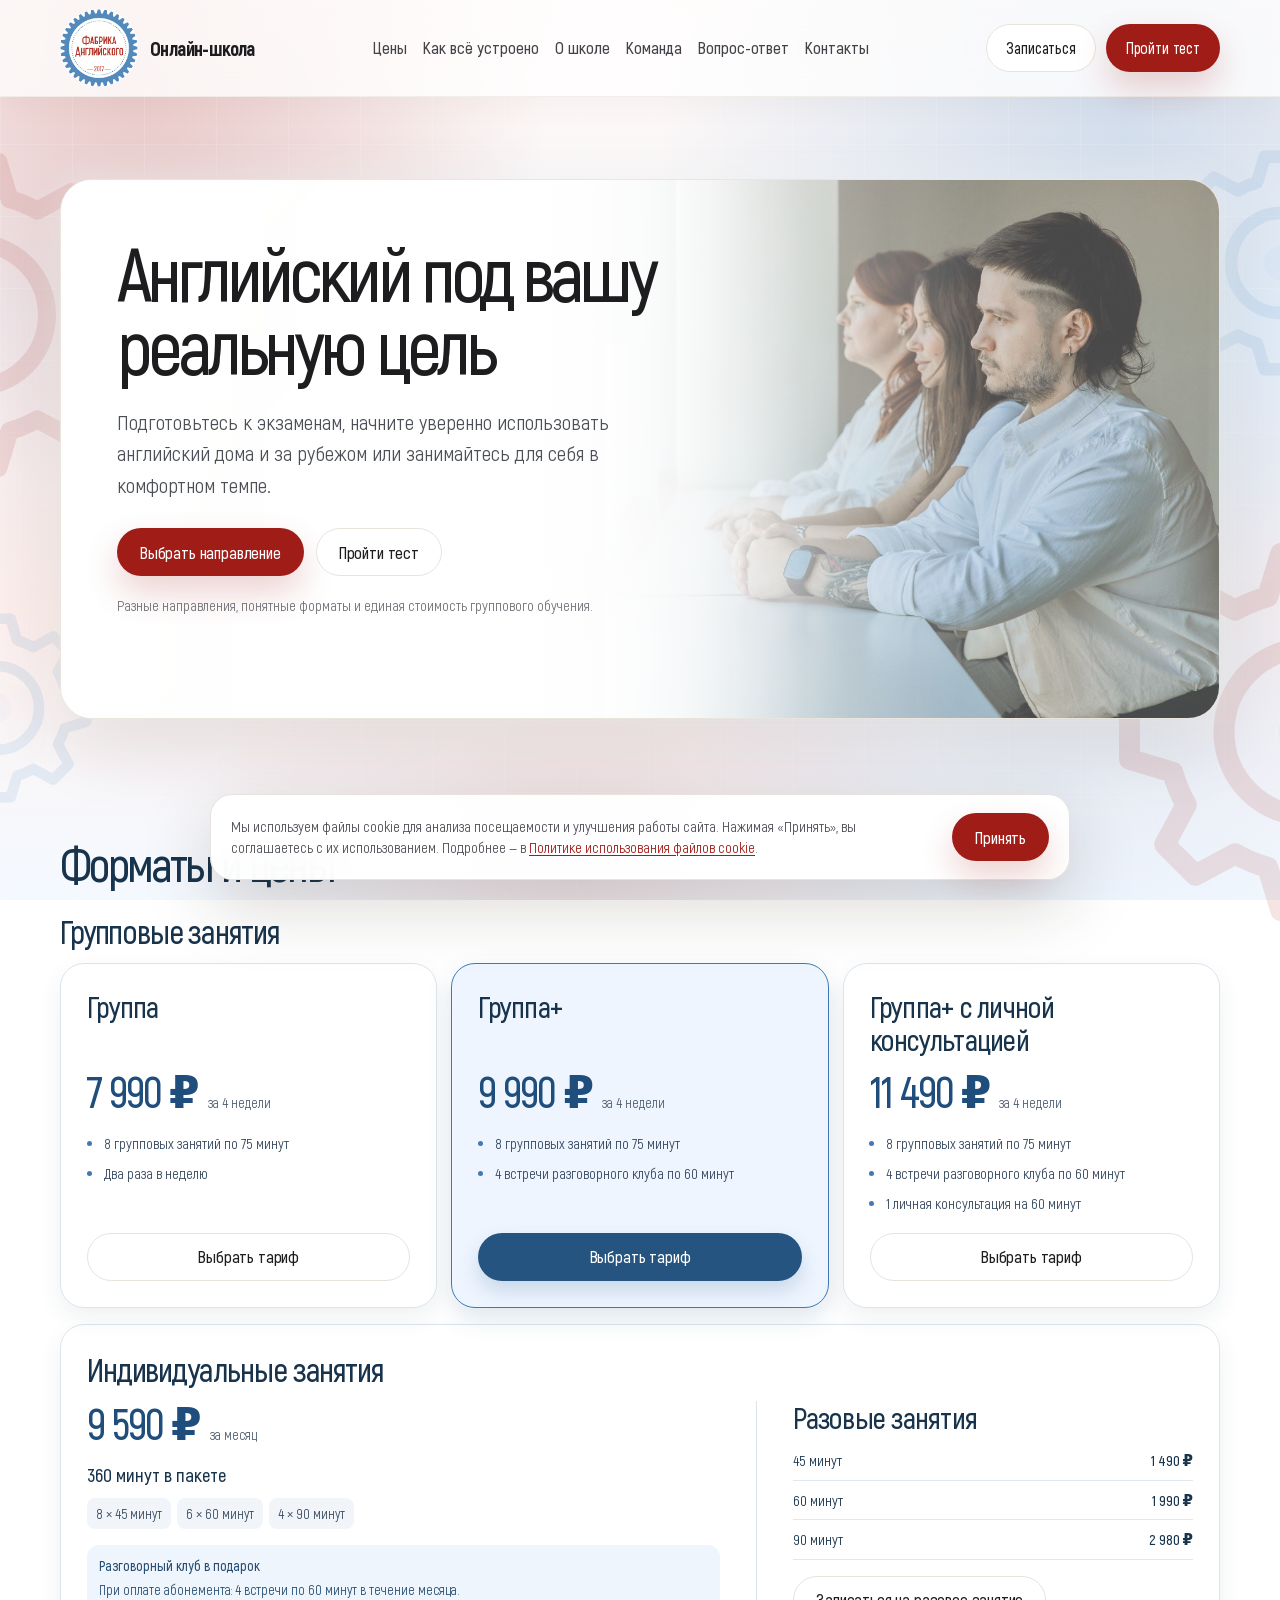
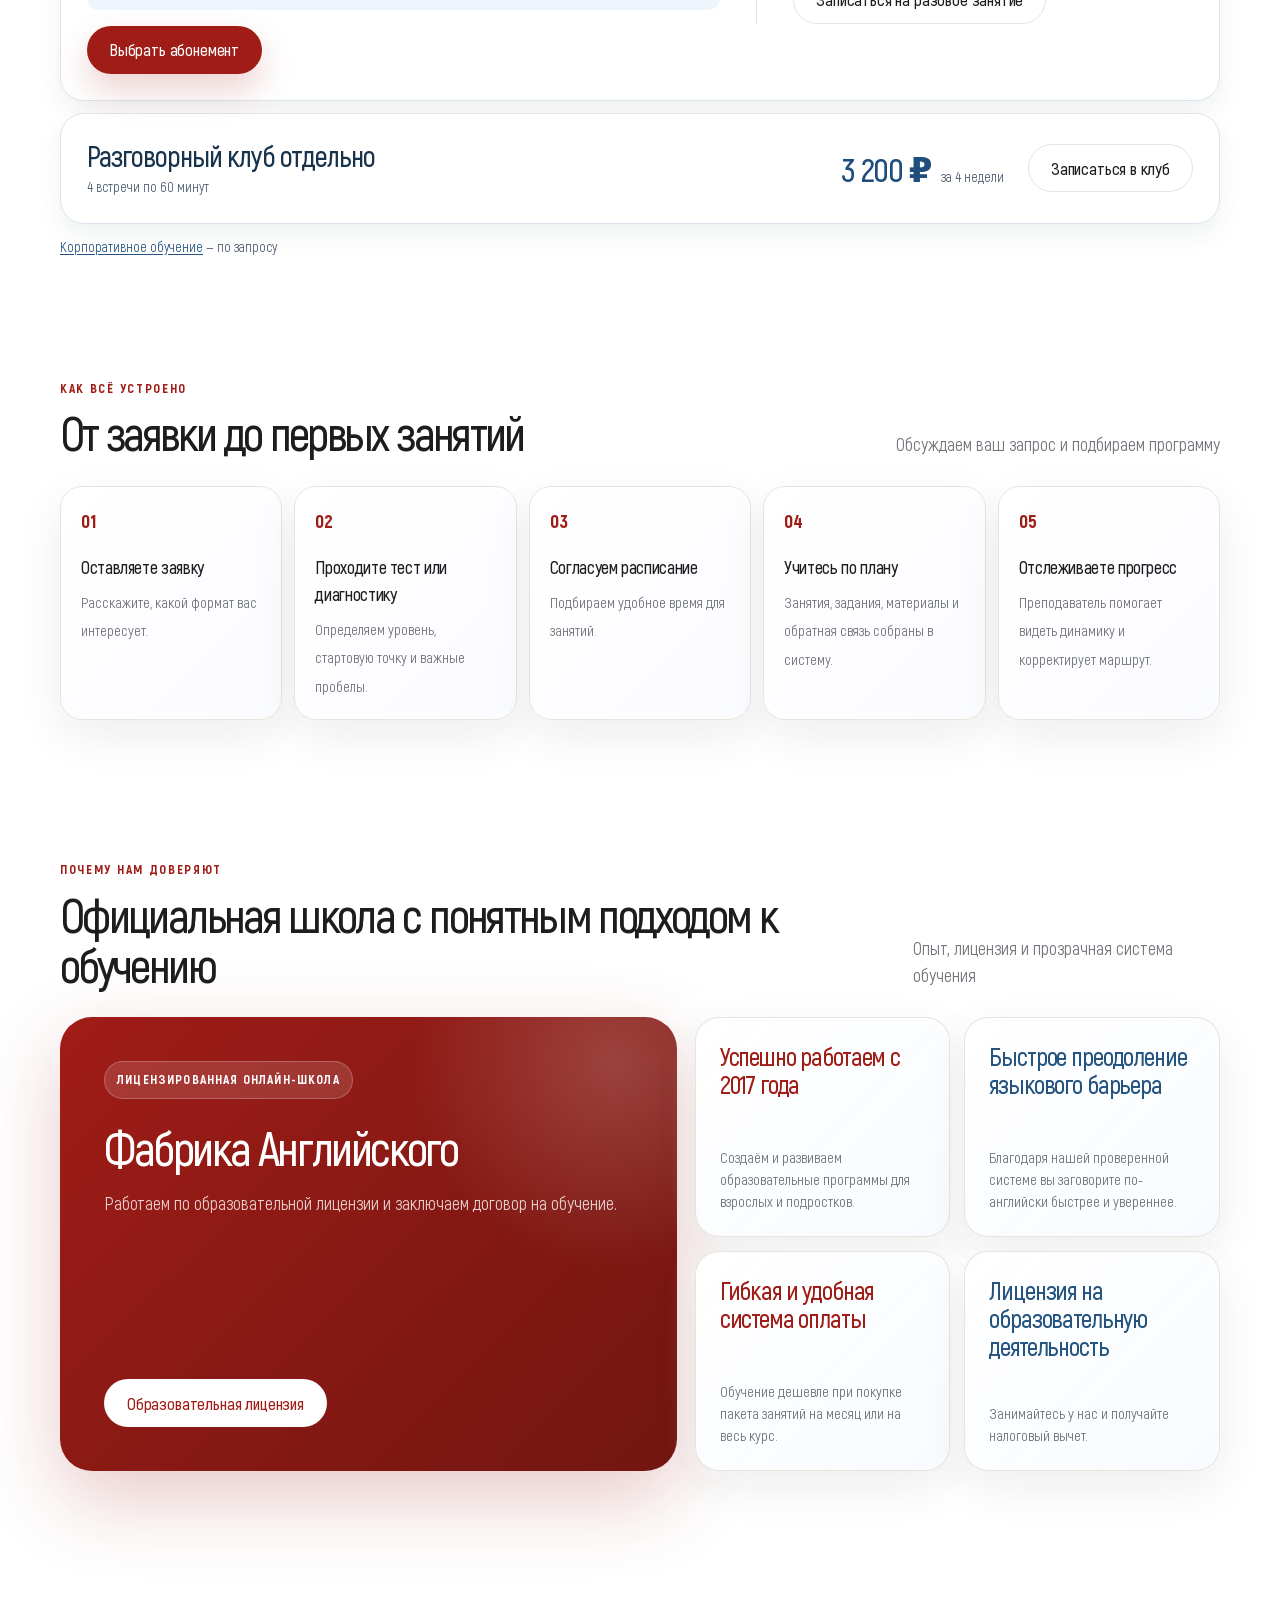
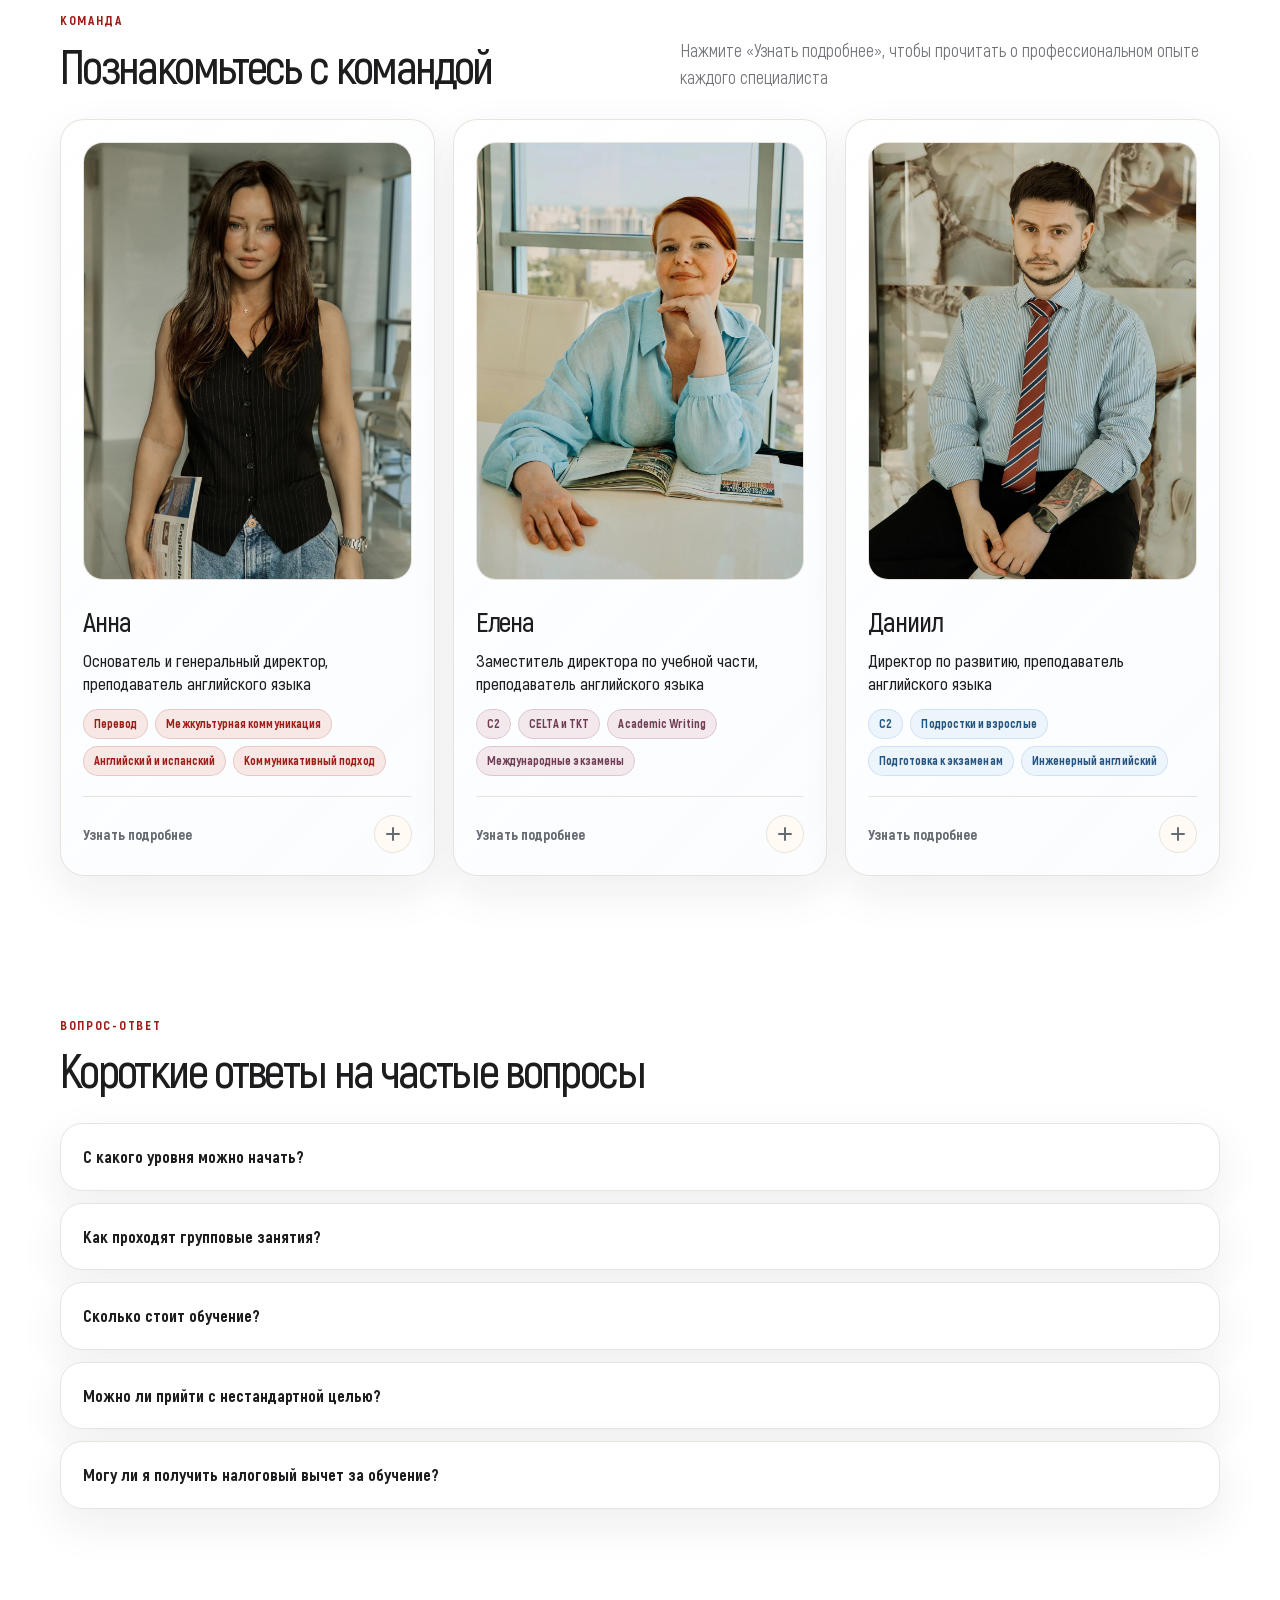
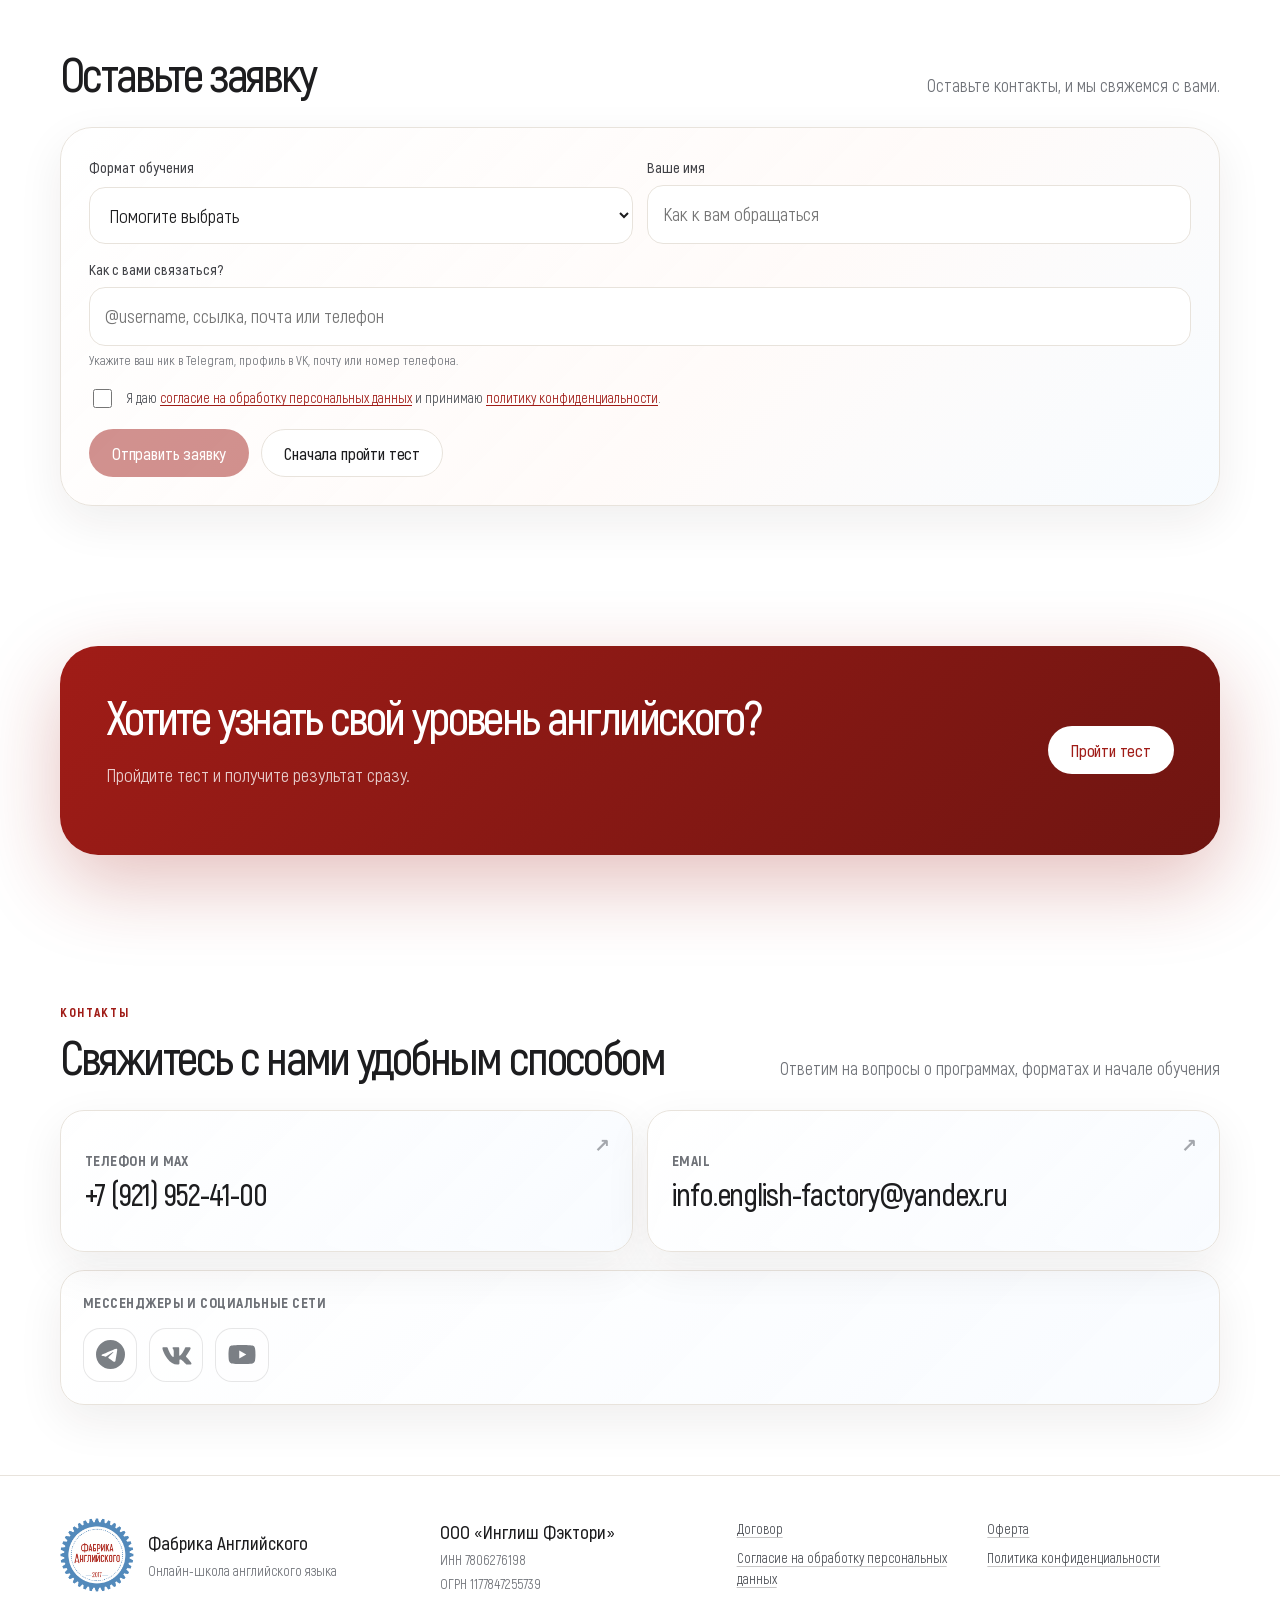
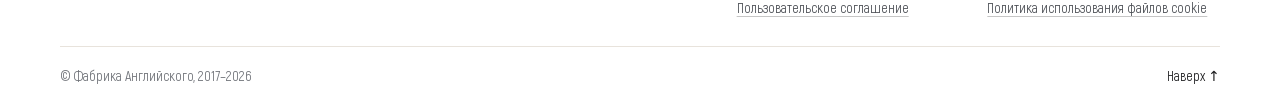
==== commit 071b801b: "Вернуть Akrobat и исходный первый экран" ====
--- a/index.html
+++ b/index.html
@@ -6,7 +6,7 @@
 <meta content="width=device-width, initial-scale=1" name="viewport"/>
 <title>Фабрика Английского — онлайн-школа английского языка</title>
 <meta content="Онлайн-школа английского языка. Групповые и индивидуальные занятия, разговорный клуб и тест уровня." name="description"/>
-<link href="assets/css/styles.css?v=20261127-pricing" rel="stylesheet"/><link href="assets/images/logo.png" rel="icon" type="image/png"/><meta content="assets/images/logo.png" property="og:image"/><meta content="Фабрика английского — английский под вашу реальную цель" property="og:title"/><meta content="Групповые и индивидуальные занятия английским онлайн, разговорный клуб и тест уровня." property="og:description"/><meta content="website" property="og:type"/></head>
+<link href="assets/css/styles.css?v=20261127-akrobat" rel="stylesheet"/><link href="assets/images/logo.png" rel="icon" type="image/png"/><meta content="assets/images/logo.png" property="og:image"/><meta content="Фабрика английского — английский под вашу реальную цель" property="og:title"/><meta content="Групповые и индивидуальные занятия английским онлайн, разговорный клуб и тест уровня." property="og:description"/><meta content="website" property="og:type"/></head>
 <body id="top">
 <div aria-hidden="true" class="gear-layer">
 <div class="side-gear gear-left-main" data-dir="1" data-speed="0.11"><svg aria-hidden="true" fill="none" viewbox="0 0 100 100" xmlns="http://www.w3.org/2000/svg">
@@ -61,8 +61,9 @@
 <div class="hero-panel hero-with-team-photo">
 <img alt="" aria-hidden="true" class="hero-watermark" src="assets/images/logo.png"/>
 <h1>Английский под вашу реальную цель</h1>
-<p class="hero-lead">Занятия английским онлайн в группе и один на один.</p>
-<div class="hero-actions"><a class="btn btn-primary" href="#tarify">Смотреть цены</a><a class="btn btn-secondary" href="https://test.englishfactory.ru/" rel="noopener" target="_blank">Пройти тест</a></div>
+<p class="hero-lead">Подготовьтесь к экзаменам, начните уверенно использовать английский дома и за рубежом или занимайтесь для себя в комфортном темпе.</p>
+<div class="hero-actions"><a class="btn btn-primary" href="#directions">Выбрать направление</a><a class="btn btn-secondary" href="https://test.englishfactory.ru/" rel="noopener" target="_blank">Пройти тест</a></div>
+<div class="microcopy">Разные направления, понятные форматы и единая стоимость группового обучения.</div>
 </div>
 </div>
 </section>
--- a/assets/css/styles.css
+++ b/assets/css/styles.css
@@ -41,14 +41,13 @@
       --shadow-soft: 0 16px 46px rgba(42, 31, 24, .075), 0 0 28px rgba(255,255,255,.42);
       --container: 1160px;
       --font: Akrobat, "Akrobat", system-ui, -apple-system, BlinkMacSystemFont, "Segoe UI", Arial, sans-serif;
-      --text-font: Arial, "Helvetica Neue", sans-serif;
     }
 
     * { box-sizing: border-box; }
     html { scroll-behavior: smooth; }
     body {
       margin: 0;
-      font-family: var(--text-font);
+      font-family: var(--font);
       color: var(--ink);
       background:
         radial-gradient(circle at 10% 8%, rgba(160, 28, 23, .20), transparent 30%),
@@ -59,7 +58,7 @@
         linear-gradient(180deg, #fff5f2 0%, #f7fbff 35%, #fff4f2 68%, #f4f9ff 100%);
       background-attachment: fixed;
       line-height: 1.5;
-      font-size: 17px;
+      font-size: 19px;
     }
 
     body::before {
@@ -1639,8 +1638,8 @@
   --support: #2f8178;
   --soft-support: #eaf8f6;
 }
-h1, h2, h3, h4, h5, h6, .brand, button, .btn { font-family: var(--font); }
-input, select, textarea { font-family: var(--text-font); }
+button, input, select, textarea { font-family: var(--font); }
+.btn { font-family: var(--font); }
 
 /* Desktop header: one line, compact and stable */
 .nav { min-height: 96px; gap: 14px; }
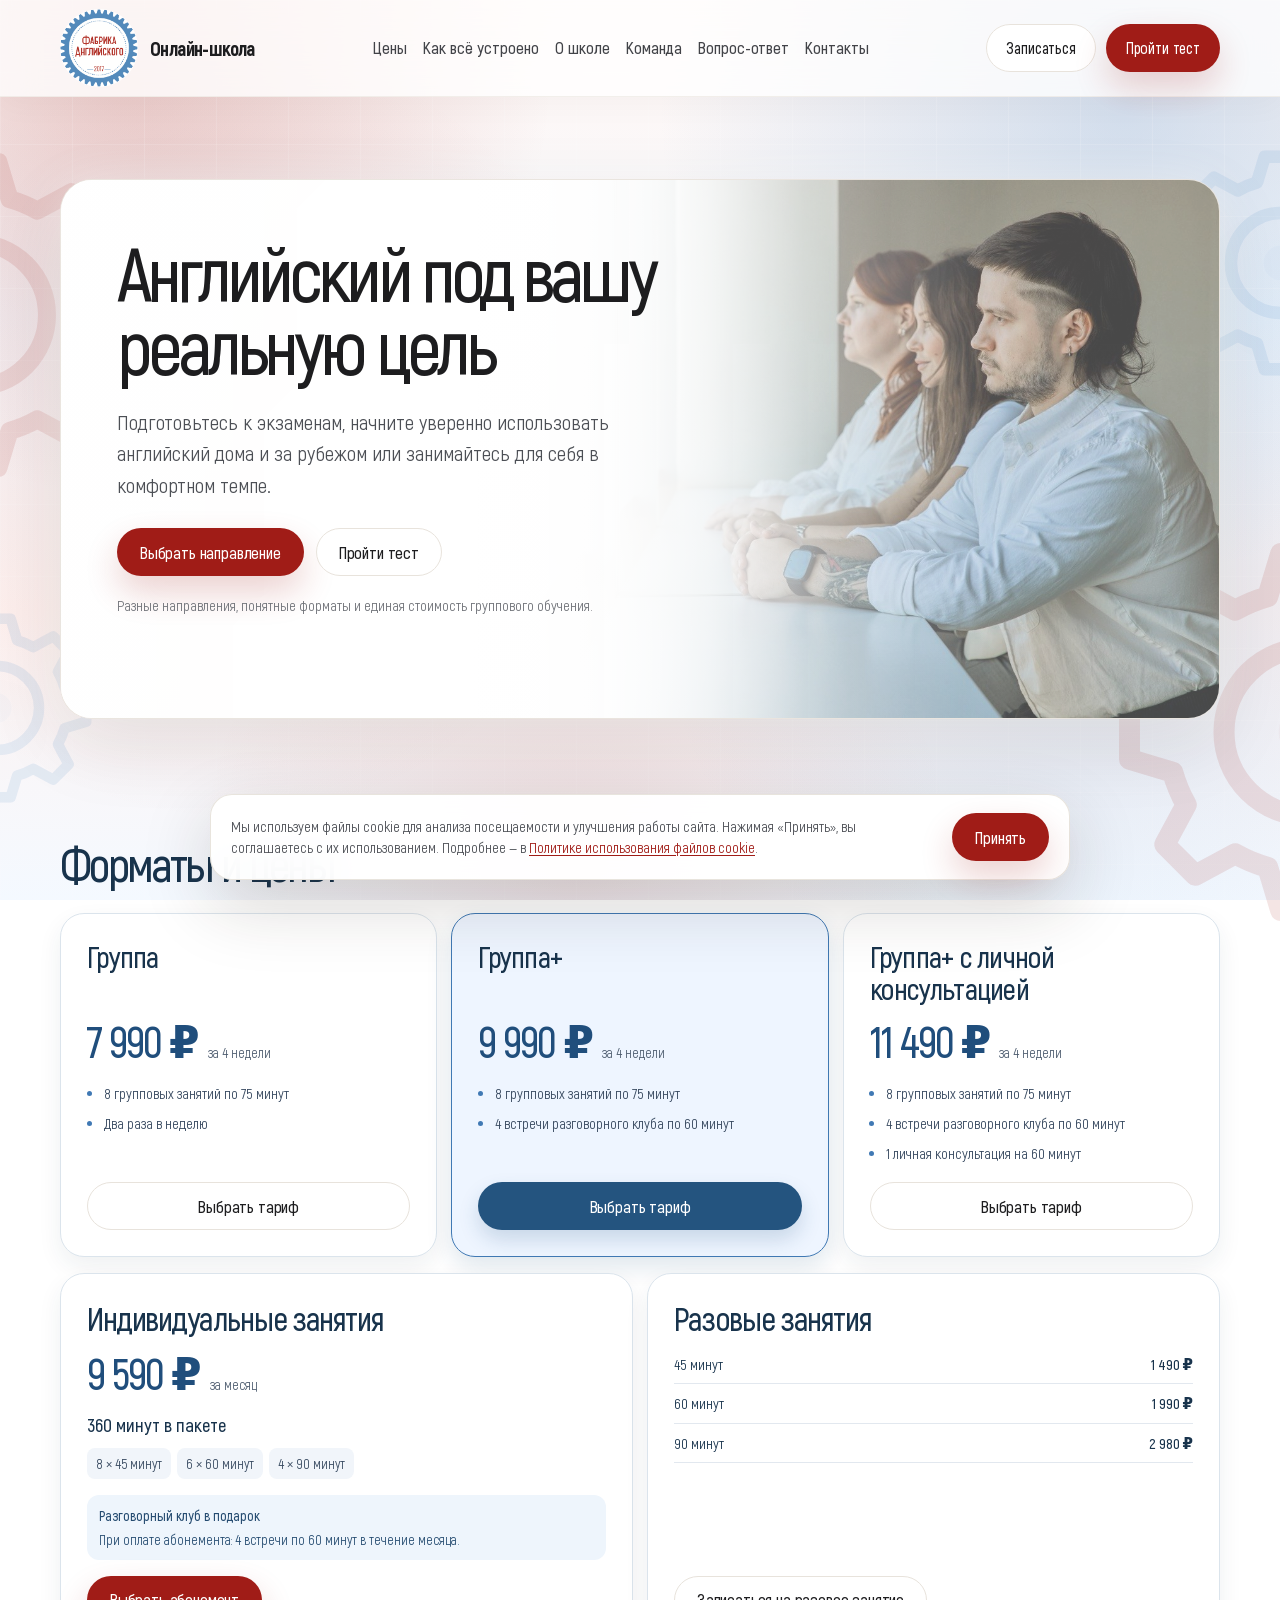
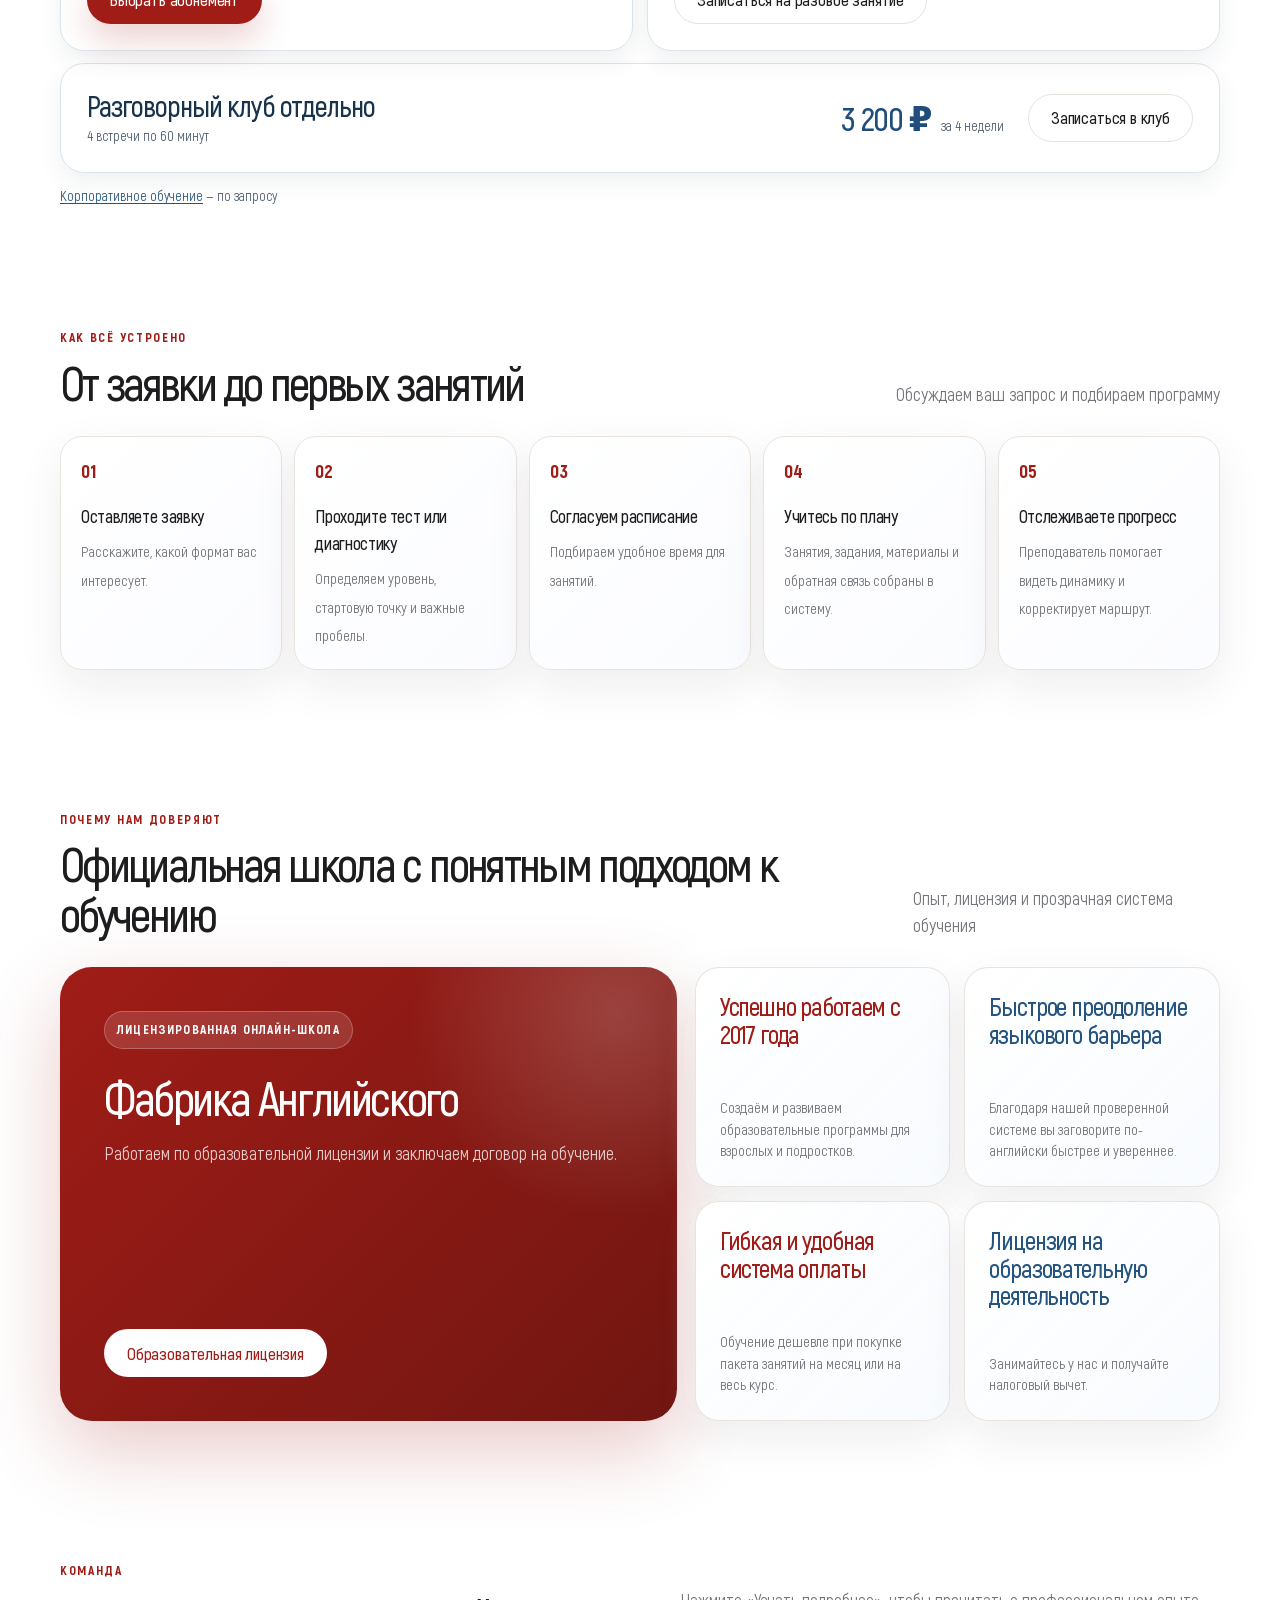
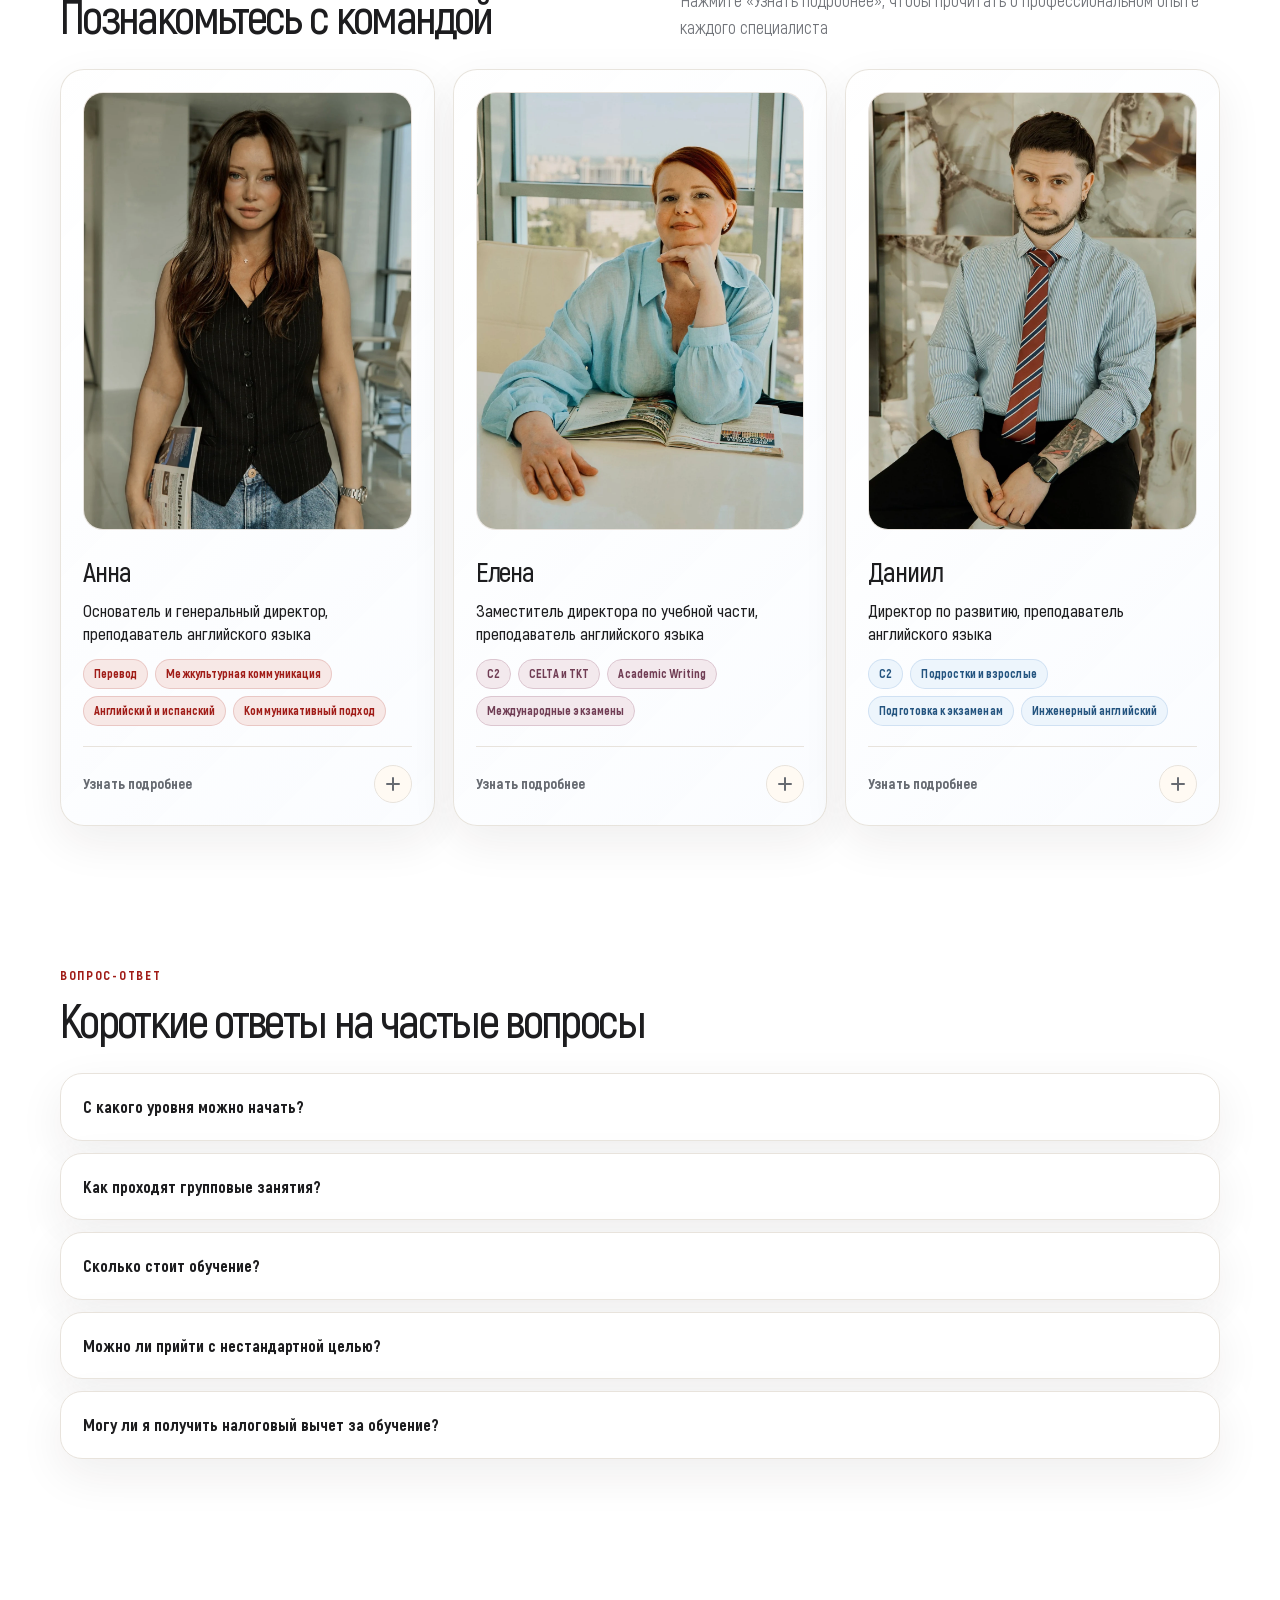
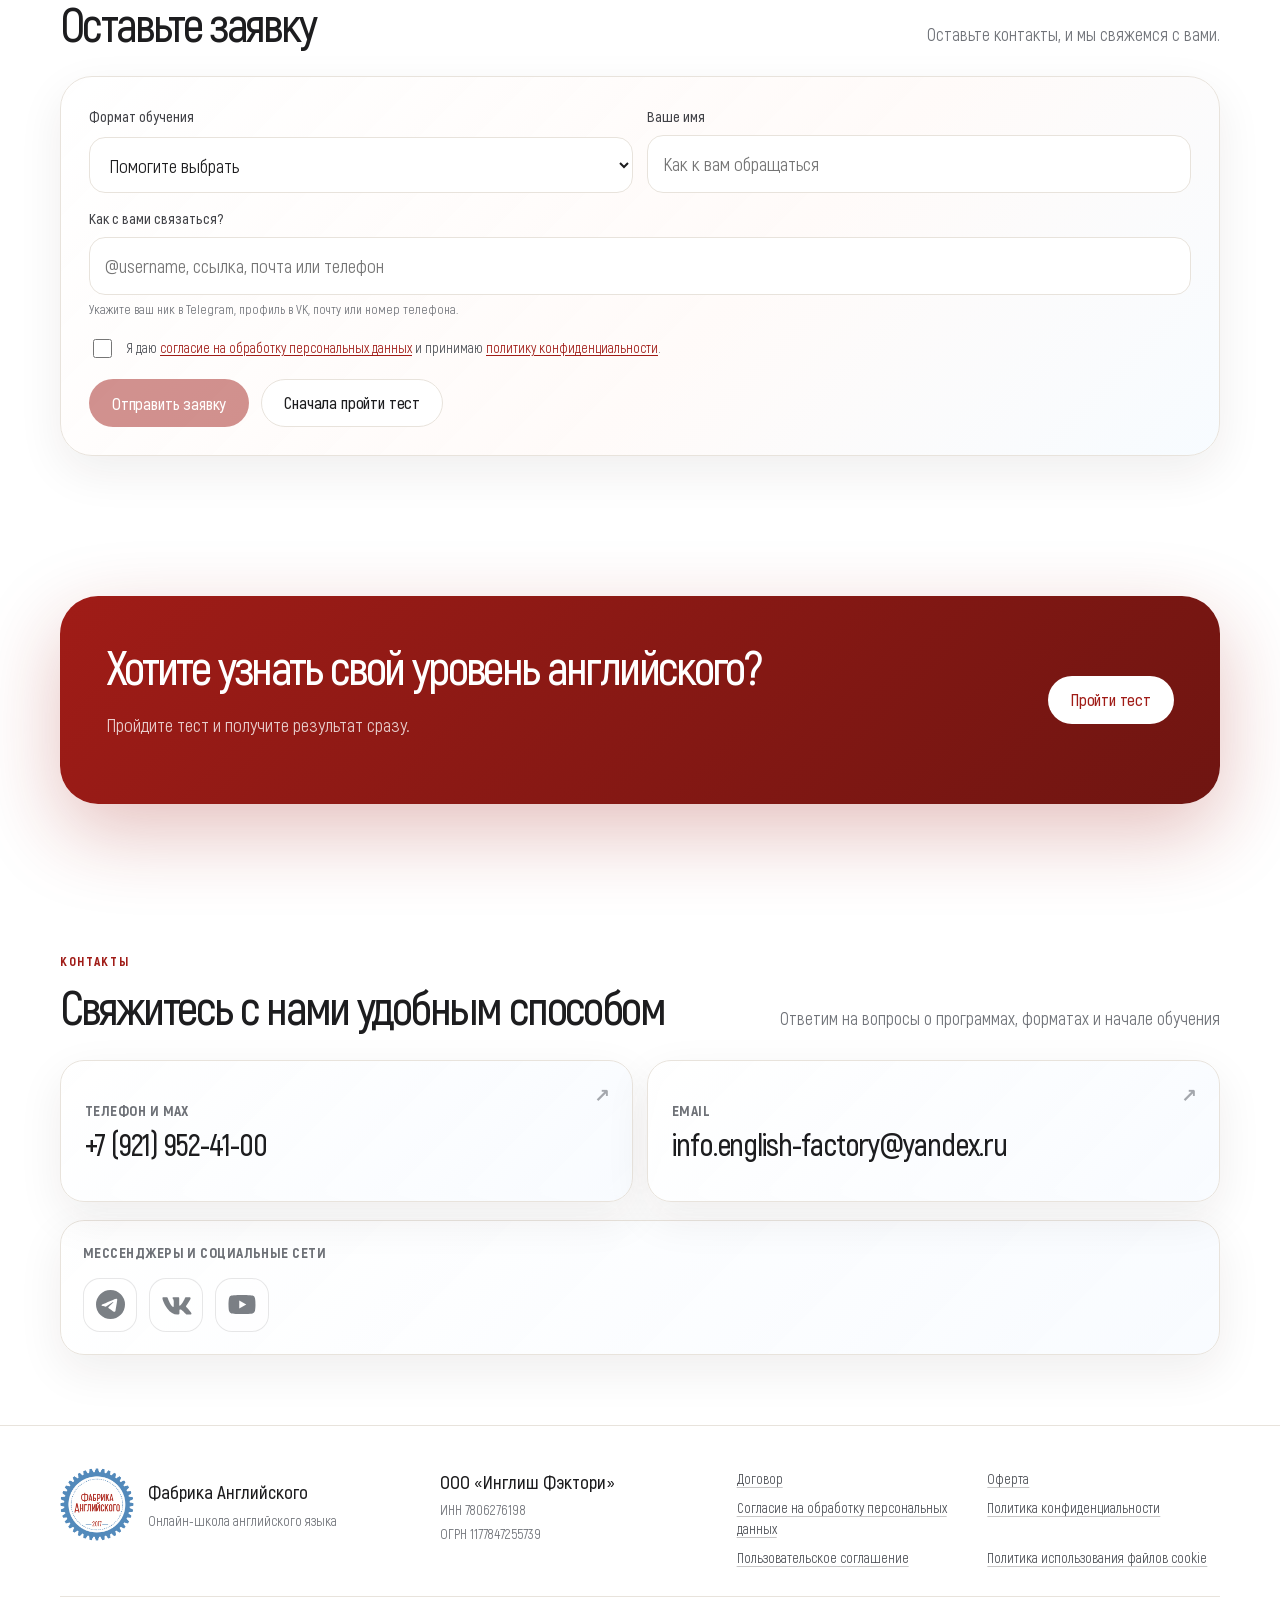
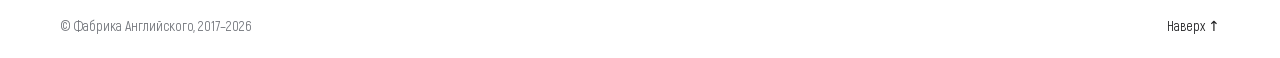
==== commit f3f2d534: "Разделить индивидуальные тарифы на две карточки" ====
--- a/index.html
+++ b/index.html
@@ -6,7 +6,7 @@
 <meta content="width=device-width, initial-scale=1" name="viewport"/>
 <title>Фабрика Английского — онлайн-школа английского языка</title>
 <meta content="Онлайн-школа английского языка. Групповые и индивидуальные занятия, разговорный клуб и тест уровня." name="description"/>
-<link href="assets/css/styles.css?v=20261127-akrobat" rel="stylesheet"/><link href="assets/images/logo.png" rel="icon" type="image/png"/><meta content="assets/images/logo.png" property="og:image"/><meta content="Фабрика английского — английский под вашу реальную цель" property="og:title"/><meta content="Групповые и индивидуальные занятия английским онлайн, разговорный клуб и тест уровня." property="og:description"/><meta content="website" property="og:type"/></head>
+<link href="assets/css/styles.css?v=20261127-pricing-layout" rel="stylesheet"/><link href="assets/images/logo.png" rel="icon" type="image/png"/><meta content="assets/images/logo.png" property="og:image"/><meta content="Фабрика английского — английский под вашу реальную цель" property="og:title"/><meta content="Групповые и индивидуальные занятия английским онлайн, разговорный клуб и тест уровня." property="og:description"/><meta content="website" property="og:type"/></head>
 <body id="top">
 <div aria-hidden="true" class="gear-layer">
 <div class="side-gear gear-left-main" data-dir="1" data-speed="0.11"><svg aria-hidden="true" fill="none" viewbox="0 0 100 100" xmlns="http://www.w3.org/2000/svg">
@@ -71,11 +71,9 @@
 <div class="container" id="directions">
 <h2 id="pricing-title">Форматы и цены</h2>
 
-<div class="pricing-group">
-<h3 class="pricing-subtitle">Групповые занятия</h3>
 <div class="pricing-grid">
   <article class="pricing-plan">
-    <h4>Группа</h4>
+    <h3>Группа</h3>
     <p class="pricing-cost"><strong>7 990 ₽</strong> <span>за 4 недели</span></p>
     <ul class="pricing-features">
       <li>8 групповых занятий по 75 минут</li>
@@ -84,7 +82,7 @@
     <a class="btn btn-secondary" data-format="Группа" href="#contact" aria-label="Выбрать тариф Группа">Выбрать тариф</a>
   </article>
   <article class="pricing-plan pricing-plan-featured">
-    <h4>Группа+</h4>
+    <h3>Группа+</h3>
     <p class="pricing-cost"><strong>9 990 ₽</strong> <span>за 4 недели</span></p>
     <ul class="pricing-features">
       <li>8 групповых занятий по 75 минут</li>
@@ -93,7 +91,7 @@
     <a class="btn btn-primary" data-format="Группа+" href="#contact" aria-label="Выбрать тариф Группа+">Выбрать тариф</a>
   </article>
   <article class="pricing-plan">
-    <h4>Группа+ с личной консультацией</h4>
+    <h3>Группа+ с личной консультацией</h3>
     <p class="pricing-cost"><strong>11 490 ₽</strong> <span>за 4 недели</span></p>
     <ul class="pricing-features">
       <li>8 групповых занятий по 75 минут</li>
@@ -103,10 +101,9 @@
     <a class="btn btn-secondary" data-format="Группа+ с личной консультацией" href="#contact" aria-label="Выбрать тариф Группа+ с личной консультацией">Выбрать тариф</a>
   </article>
 </div>
-</div>
-
-<div class="pricing-plan pricing-individual">
-  <div class="pricing-subscription">
+
+<div class="pricing-individual">
+  <article class="pricing-plan">
     <h3>Индивидуальные занятия</h3>
     <p class="pricing-cost"><strong>9 590 ₽</strong> <span>за месяц</span></p>
     <p class="pricing-package"><strong>360 минут в пакете</strong></p>
@@ -117,16 +114,16 @@
     </ul>
     <p class="pricing-bonus"><strong>Разговорный клуб в подарок</strong><span>При оплате абонемента: 4 встречи по 60 минут в течение месяца.</span></p>
     <a class="btn btn-primary" data-format="Индивидуальные занятия — абонемент" href="#contact">Выбрать абонемент</a>
-  </div>
-  <div class="pricing-single">
-    <h4>Разовые занятия</h4>
+  </article>
+  <article class="pricing-plan pricing-single">
+    <h3>Разовые занятия</h3>
     <dl>
       <div><dt>45 минут</dt><dd>1 490 ₽</dd></div>
       <div><dt>60 минут</dt><dd>1 990 ₽</dd></div>
       <div><dt>90 минут</dt><dd>2 980 ₽</dd></div>
     </dl>
     <a class="btn btn-secondary" data-format="Разовое индивидуальное занятие" href="#contact">Записаться на разовое занятие</a>
-  </div>
+  </article>
 </div>
 
 <div class="pricing-plan pricing-club">
--- a/assets/css/styles.css
+++ b/assets/css/styles.css
@@ -2902,10 +2902,6 @@
   scroll-margin-top: 110px;
 }
 
-.pricing-group {
-  margin-top: 24px;
-}
-
 .pricing-section h3 {
   margin: 0;
   font-size: clamp(25px, 3vw, 33px);
@@ -2913,14 +2909,11 @@
   letter-spacing: -.035em;
 }
 
-.pricing-group .pricing-subtitle {
-  margin-bottom: 14px;
-}
-
 .pricing-grid {
   display: grid;
   grid-template-columns: repeat(3, minmax(0, 1fr));
   gap: 14px;
+  margin-top: 24px;
 }
 
 .pricing-plan {
@@ -2945,14 +2938,12 @@
   box-shadow: 0 10px 20px rgba(36, 84, 127, .18);
 }
 
-.pricing-plan h4 {
-  margin: 0;
+.pricing-grid h3 {
+  min-height: 2.16em;
   font-size: clamp(23px, 2.5vw, 30px);
   line-height: 1.08;
   letter-spacing: -.025em;
 }
-
-.pricing-grid h4 { min-height: 2.16em; }
 
 .pricing-cost {
   margin: 12px 0 0;
@@ -2997,8 +2988,8 @@
 .pricing-individual {
   margin-top: 16px;
   display: grid;
-  grid-template-columns: minmax(0, 1.45fr) minmax(0, 1fr);
-  gap: clamp(18px, 3vw, 36px);
+  grid-template-columns: repeat(2, minmax(0, 1fr));
+  gap: 14px;
 }
 
 .pricing-package { margin: 14px 0 8px; }
@@ -3032,11 +3023,9 @@
   font-size: 14px;
 }
 
-.pricing-single {
-  align-self: center;
-  min-width: 0;
-  padding-left: clamp(18px, 3vw, 36px);
-  border-left: 1px solid #dbe4ec;
+.pricing-individual .btn {
+  align-self: flex-start;
+  margin-top: auto;
 }
 
 .pricing-single dl { margin: 8px 0 16px; }
@@ -3083,8 +3072,7 @@
   .pricing-section,
   .pricing-section #directions { scroll-margin-top: 88px; }
   .pricing-grid, .pricing-individual { grid-template-columns: minmax(0, 1fr); }
-  .pricing-grid h4 { min-height: 0; }
-  .pricing-single { padding: 16px 0 0; border-left: 0; border-top: 1px solid #dbe4ec; }
+  .pricing-grid h3 { min-height: 0; }
   .pricing-club { grid-template-columns: minmax(0, 1fr); }
   .pricing-individual .btn, .pricing-club .btn { width: 100%; }
 }
